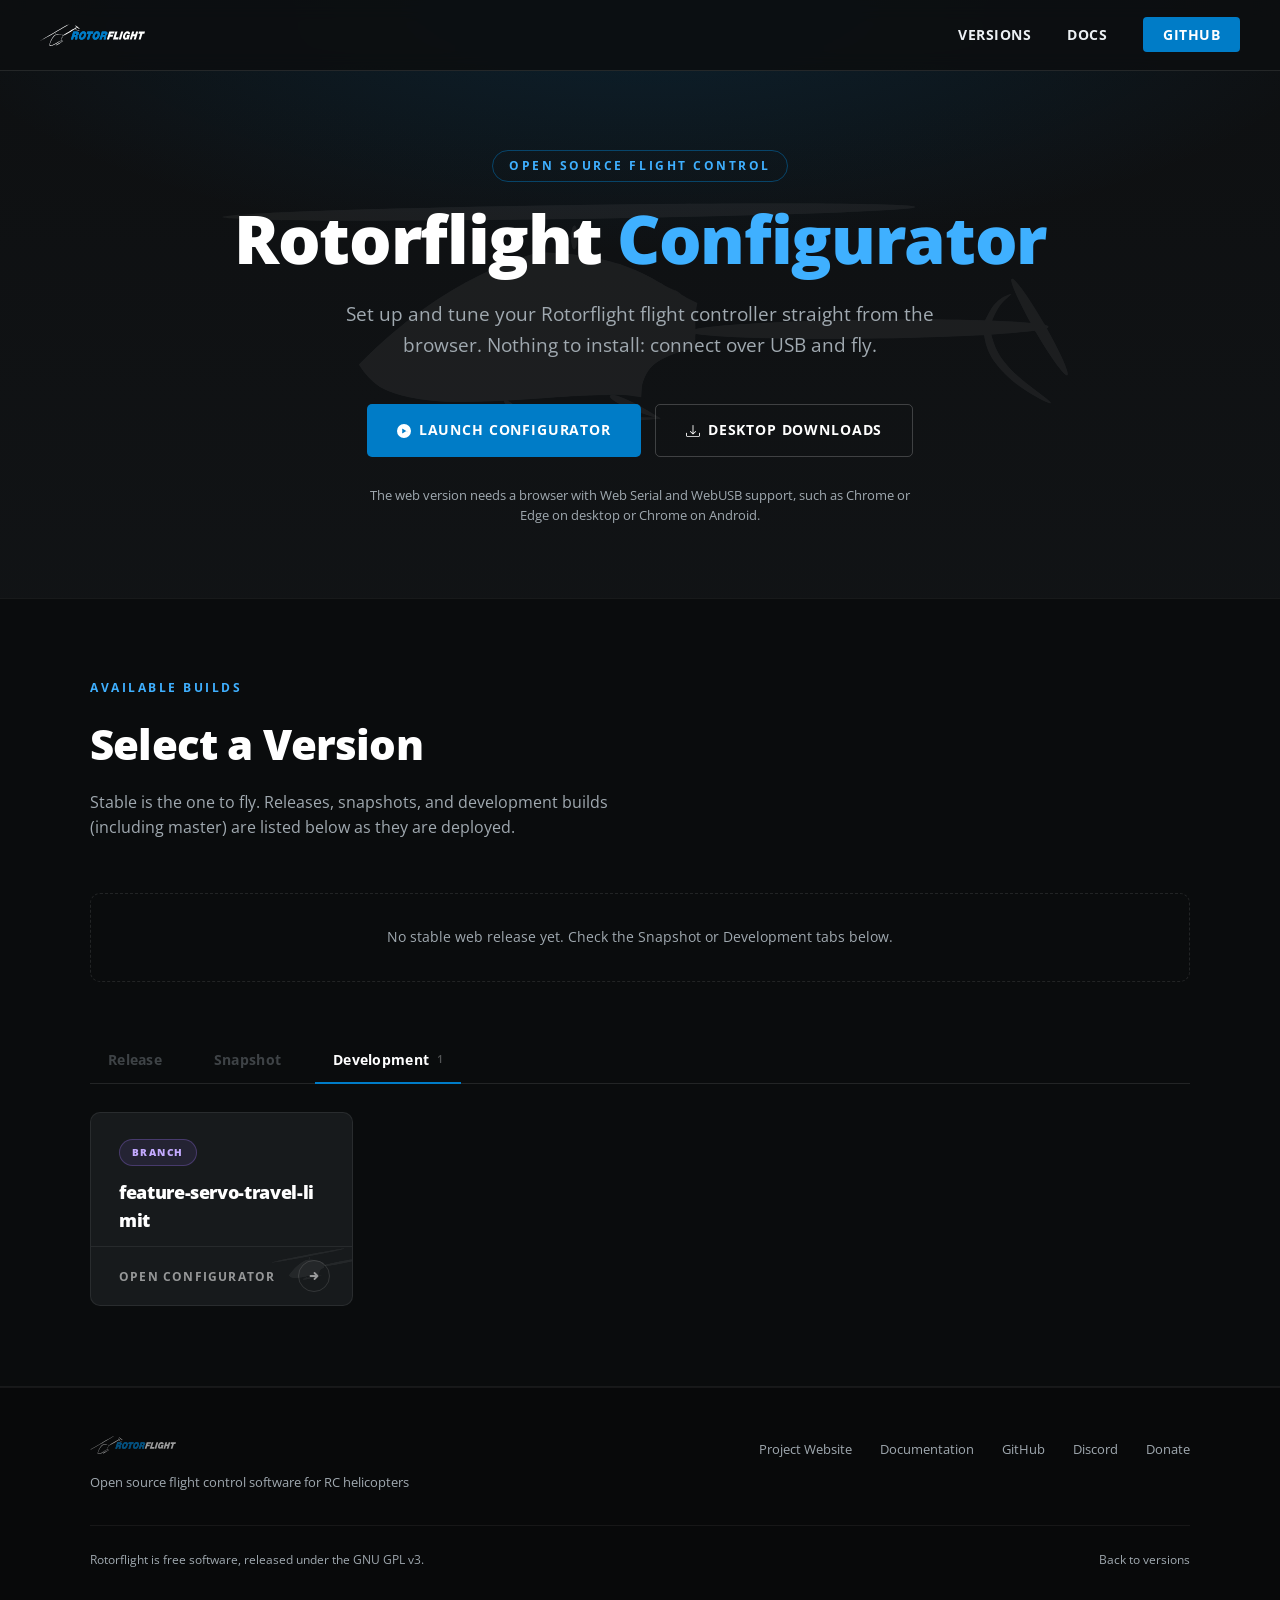
==== index.html @ db2e452c "cleanup: remove deployment for deleted branch feature/modes-picker" ====
<!DOCTYPE html>
<html lang="en">
<head>
  <meta charset="UTF-8">
  <meta name="viewport" content="width=device-width, initial-scale=1.0">
  <title>Rotorflight Configurator</title>
  <meta name="description" content="Rotorflight Configurator — Open source flight control configuration for RC helicopters, in your browser.">
  <meta name="theme-color" content="#0e1012">
  <link rel="icon" type="image/png" href="logos/rf_icon.png">
  <link rel="preconnect" href="https://fonts.googleapis.com">
  <link rel="preconnect" href="https://fonts.gstatic.com" crossorigin>
  <link rel="stylesheet" href="https://fonts.googleapis.com/css2?family=Open+Sans:wght@400;600;700;800&display=swap">
  <style>
    /* ── Reset & Base ─────────────────────────────────────────── */
    *, *::before, *::after { box-sizing: border-box; margin: 0; padding: 0; }

    /* Same hues as the configurator's own palette (src/css/app.css):
       accent hue 203 (Rotorflight blue, #007cc7), neutrals hue 208. */
    :root {
      --blue:        #007cc7;
      --blue-dark:   #005f99;
      --blue-light:  #3fb0ff;
      --blue-rgb:    0, 124, 199;
      --bg:          hsl(208, 12%, 6%);
      --bg-deep:     hsl(208, 12%, 4.5%);
      --bg-footer:   hsl(208, 12%, 3.5%);
      --bg-card:     hsl(208, 10%, 10%);
      --text:        #ffffff;
      --text-muted:  hsl(208, 9%, 66%);
      --font: 'Open Sans', -apple-system, BlinkMacSystemFont, 'Segoe UI', Roboto, Oxygen, Ubuntu, Cantarell, sans-serif;
    }

    html { scroll-behavior: smooth; }

    body {
      font-family: var(--font);
      background: var(--bg);
      color: var(--text);
      line-height: 1.6;
      min-height: 100vh;
    }

    a { color: inherit; text-decoration: none; }

    /* ── Navigation ───────────────────────────────────────────── */
    nav {
      position: fixed;
      top: 0;
      left: 0;
      right: 0;
      z-index: 100;
      display: flex;
      align-items: center;
      justify-content: space-between;
      padding: 15px 40px;
      height: 71px;
      background: hsla(208, 12%, 6%, 0.92);
      backdrop-filter: blur(10px);
      border-bottom: 1px solid rgba(255, 255, 255, 0.1);
    }

    .nav-logo { display: flex; align-items: center; }

    .nav-logo img {
      height: 22px;
      width: auto;
    }

    .nav-links {
      display: flex;
      align-items: center;
      gap: 36px;
      list-style: none;
    }

    .nav-links a {
      font-size: 0.85rem;
      font-weight: 700;
      letter-spacing: 0.5px;
      text-transform: uppercase;
      color: rgb(236, 240, 244);
      transition: color 0.2s;
    }

    .nav-links a:hover { color: var(--blue-light); }

    .nav-cta {
      background: var(--blue);
      color: #fff !important;
      padding: 8px 20px;
      border-radius: 4px;
      transition: background 0.2s !important;
    }

    .nav-cta:hover { background: var(--blue-dark) !important; }

    /* ── Hero ─────────────────────────────────────────────────── */
    .hero {
      position: relative;
      display: flex;
      flex-direction: column;
      align-items: center;
      justify-content: center;
      text-align: center;
      padding: 150px 24px 72px;
      overflow: hidden;
    }

    .hero-bg {
      position: absolute;
      inset: 0;
      background:
        radial-gradient(ellipse 80% 60% at 50% 0%, rgba(var(--blue-rgb), 0.16) 0%, transparent 70%),
        linear-gradient(180deg, var(--bg) 0%, hsl(208, 12%, 7.5%) 100%);
      z-index: 0;
    }

    .hero-heli-bg {
      position: absolute;
      inset: 0;
      display: flex;
      align-items: center;
      justify-content: center;
      /* Sit behind the headline rather than the middle of the whole hero
         (the nav-clearing top padding pushes the text below centre). */
      padding-top: 70px;
      opacity: 0.05;
      pointer-events: none;
      z-index: 0;
    }
    /* The heli only fills part of its SVG canvas, so it needs a large box. */
    .hero-heli-bg img {
      width: 80%;
      max-width: 900px;
      filter: brightness(0) invert(1);
    }

    /* Background layers are excluded here: a bare `.hero > *` has the same
       specificity as `.hero-bg`, so it would win and pull them into the flow. */
    .hero > :not(.hero-bg):not(.hero-heli-bg) { position: relative; z-index: 1; }

    .hero-eyebrow {
      font-size: 0.72rem;
      font-weight: 700;
      letter-spacing: 0.22em;
      text-transform: uppercase;
      color: var(--blue-light);
      margin-bottom: 20px;
      padding: 6px 16px;
      border: 1px solid rgba(var(--blue-rgb), 0.45);
      border-radius: 100px;
      display: inline-block;
    }

    .hero h1 {
      font-size: clamp(2.4rem, 6vw, 4.2rem);
      font-weight: 800;
      letter-spacing: -0.02em;
      line-height: 1.08;
      margin-bottom: 24px;
    }

    .hero h1 em {
      font-style: normal;
      color: var(--blue-light);
    }

    .hero-sub {
      font-size: clamp(1rem, 2.5vw, 1.2rem);
      color: var(--text-muted);
      max-width: 600px;
      margin-bottom: 44px;
    }

    .hero-actions {
      display: flex;
      gap: 14px;
      flex-wrap: wrap;
      justify-content: center;
    }

    .hero-note {
      margin-top: 28px;
      font-size: 0.8rem;
      color: var(--text-muted);
      max-width: 560px;
    }

    .btn {
      display: inline-flex;
      align-items: center;
      gap: 8px;
      padding: 14px 30px;
      border-radius: 5px;
      font-family: inherit;
      font-size: 0.88rem;
      font-weight: 700;
      letter-spacing: 0.06em;
      text-transform: uppercase;
      cursor: pointer;
      transition: transform 0.2s, opacity 0.2s, background 0.2s;
      border: none;
    }

    .btn:hover { transform: translateY(-2px); }

    .btn-primary {
      background: var(--blue);
      color: #fff;
    }

    .btn-primary:hover { background: var(--blue-dark); }

    .btn-ghost {
      background: transparent;
      color: var(--text);
      border: 1px solid rgba(255,255,255,0.2);
    }

    .btn-ghost:hover { border-color: rgba(255,255,255,0.5); background: rgba(255,255,255,0.04); }

    /* ── Section Layout ───────────────────────────────────────── */
    section { padding: 80px 24px; }

    .container {
      max-width: 1100px;
      margin: 0 auto;
    }

    .section-label {
      font-size: 0.72rem;
      font-weight: 700;
      letter-spacing: 0.22em;
      text-transform: uppercase;
      color: var(--blue-light);
      margin-bottom: 14px;
    }

    .section-title {
      font-size: clamp(1.6rem, 4vw, 2.6rem);
      font-weight: 800;
      letter-spacing: -0.02em;
      margin-bottom: 12px;
    }

    .section-sub {
      color: var(--text-muted);
      max-width: 560px;
      margin-bottom: 52px;
    }

    /* ── Version Cards ────────────────────────────────────────── */
    #versions {
      background: var(--bg-deep);
      border-top: 1px solid rgba(255,255,255,0.06);
      border-bottom: 1px solid rgba(255,255,255,0.06);
    }

    /* Pinned top row: Stable only */
    .pinned-row {
      display: grid;
      grid-template-columns: repeat(auto-fill, minmax(340px, 1fr));
      gap: 20px;
      margin-bottom: 56px;
    }

    .versions-grid {
      display: grid;
      grid-template-columns: repeat(auto-fill, minmax(260px, 1fr));
      gap: 16px;
    }

    .versions-empty {
      grid-column: 1 / -1;
      padding: 32px;
      text-align: center;
      color: var(--text-muted);
      font-size: 0.88rem;
      border: 1px dashed rgba(255,255,255,0.1);
      border-radius: 10px;
    }

    /* Card base */
    .version-card {
      background: var(--bg-card);
      border: 1px solid rgba(255,255,255,0.08);
      border-radius: 10px;
      padding: 26px 28px;
      display: flex;
      flex-direction: column;
      gap: 12px;
      transition: border-color 0.25s, transform 0.25s, box-shadow 0.25s;
      position: relative;
      overflow: hidden;
    }

    .version-card:hover {
      border-color: rgba(var(--blue-rgb), 0.55);
      transform: translateY(-3px);
      box-shadow: 0 16px 48px rgba(0,0,0,0.45);
    }

    /* Pinned card variant — larger */
    .pinned-row .version-card {
      padding: 32px 34px;
      gap: 16px;
    }

    .version-card.featured {
      border-color: rgba(var(--blue-rgb), 0.4);
      background: linear-gradient(140deg, hsl(203, 60%, 11%) 0%, var(--bg-card) 55%);
    }

    .version-card.featured::before {
      content: '';
      position: absolute;
      top: 0; left: 0; right: 0;
      height: 2px;
      background: linear-gradient(90deg, var(--blue), var(--blue-light), var(--blue));
    }

    /* Badges */
    .version-badge {
      display: inline-flex;
      align-items: center;
      gap: 6px;
      font-size: 0.65rem;
      font-weight: 800;
      letter-spacing: 0.14em;
      text-transform: uppercase;
      padding: 4px 12px;
      border-radius: 100px;
      align-self: flex-start;
    }

    .badge-stable {
      background: rgba(var(--blue-rgb), 0.2);
      color: #7cc8ff;
      border: 1px solid rgba(var(--blue-rgb), 0.5);
    }
    .badge-stable::before {
      content: '';
      width: 6px; height: 6px;
      border-radius: 50%;
      background: var(--blue-light);
      box-shadow: 0 0 6px var(--blue-light);
      animation: pulse 2s infinite;
    }

    /* Master is the dev tip: green so it can't be mistaken for Stable. */
    .badge-master {
      background: rgba(72, 199, 142, 0.12);
      color: #7ee2b0;
      border: 1px solid rgba(72, 199, 142, 0.3);
    }
    .badge-master::before {
      content: '';
      width: 6px; height: 6px;
      border-radius: 50%;
      background: #7ee2b0;
      box-shadow: 0 0 6px rgba(72, 199, 142, 0.6);
      animation: pulse 2.5s infinite;
    }

    .badge-release {
      background: rgba(255,255,255,0.06);
      color: #ccd3da;
      border: 1px solid rgba(255,255,255,0.14);
    }

    .badge-snapshot {
      background: rgba(255, 170, 0, 0.12);
      color: #ffb84d;
      border: 1px solid rgba(255, 170, 0, 0.3);
    }

    .badge-branch, .badge-pr {
      background: rgba(160, 119, 255, 0.1);
      color: #c4aaff;
      border: 1px solid rgba(160, 119, 255, 0.28);
    }

    /* ── Version tabs ─────────────────────────────────────────── */
    .version-tabs {
      display: flex;
      gap: 8px;
      margin-bottom: 28px;
      border-bottom: 1px solid rgba(255,255,255,0.1);
      flex-wrap: wrap;
    }

    .version-tab {
      appearance: none;
      background: none;
      border: none;
      color: var(--text-muted);
      font: inherit;
      font-weight: 700;
      font-size: 0.85rem;
      letter-spacing: 0.02em;
      padding: 10px 18px 12px;
      cursor: pointer;
      display: flex;
      align-items: center;
      gap: 8px;
      border-bottom: 2px solid transparent;
      transform: translateY(1px);
      transition: color 0.15s, border-color 0.15s;
    }

    .version-tab:hover { color: var(--text); }

    .version-tab.active {
      color: var(--text);
      border-bottom-color: var(--blue);
    }

    .category-count {
      font-size: 0.7rem;
      font-weight: 600;
      color: rgba(255,255,255,0.3);
    }

    .version-tab:disabled {
      opacity: 0.35;
      cursor: default;
    }

    .version-tab:disabled:hover { color: var(--text-muted); }

    .tab-panel { display: none; }
    .tab-panel.active { display: block; }

    @keyframes pulse {
      0%, 100% { opacity: 1; }
      50% { opacity: 0.35; }
    }

    .version-name {
      font-size: 1.45rem;
      font-weight: 800;
      letter-spacing: -0.02em;
      word-break: break-all;
    }
    .versions-grid .version-name { font-size: 1.1rem; }
    /* Branch names: wrap at their hyphens rather than mid-word. */
    .version-name.is-branch {
      word-break: normal;
      overflow-wrap: anywhere;
    }

    .version-meta {
      font-size: 0.8rem;
      color: var(--text-muted);
      display: flex;
      flex-direction: column;
      gap: 5px;
    }
    .version-meta span {
      display: flex;
      align-items: center;
      gap: 7px;
    }
    .version-meta a {
      color: inherit;
      text-decoration: none;
    }
    .version-meta a:hover {
      color: var(--text);
      text-decoration: underline;
    }

    /* ── Card launch bar ──────────────────────────────────────── */
    .card-launch {
      display: flex;
      align-items: center;
      justify-content: space-between;
      /* bleed to card edges */
      margin: auto -28px -26px;
      padding: 13px 22px 13px 28px;
      border-top: 1px solid rgba(255,255,255,0.07);
      color: rgba(255,255,255,0.55);
      font-size: 0.75rem;
      font-weight: 700;
      letter-spacing: 0.1em;
      text-transform: uppercase;
      border-radius: 0 0 10px 10px;
      transition: background 0.22s, color 0.22s, border-color 0.22s;
      flex-shrink: 0;
    }
    .pinned-row .card-launch { margin: auto -34px -32px; padding-left: 34px; }
    .card-launch:hover {
      background: rgba(255,255,255,0.05);
      color: rgba(255,255,255,0.92);
    }
    .card-launch-icon {
      width: 32px;
      height: 32px;
      border-radius: 50%;
      border: 1px solid rgba(255,255,255,0.12);
      display: flex;
      align-items: center;
      justify-content: center;
      flex-shrink: 0;
      transition: border-color 0.22s, background 0.22s, transform 0.22s;
    }
    .card-launch:hover .card-launch-icon {
      border-color: rgba(255,255,255,0.35);
      transform: translateX(3px);
    }
    /* Featured variant */
    .version-card.featured .card-launch {
      border-top-color: rgba(var(--blue-rgb), 0.3);
      color: #8fcfff;
    }
    .version-card.featured .card-launch:hover {
      background: rgba(var(--blue-rgb), 0.14);
      color: #fff;
    }
    .version-card.featured .card-launch .card-launch-icon {
      border-color: rgba(var(--blue-rgb), 0.45);
    }
    .version-card.featured .card-launch:hover .card-launch-icon {
      background: rgba(var(--blue-rgb), 0.25);
      border-color: rgba(var(--blue-rgb), 0.7);
    }

    /* Card icon decoration */
    .version-card-icon {
      position: absolute;
      bottom: -10px;
      right: -14px;
      width: 96px;
      height: 96px;
      opacity: 0.06;
      pointer-events: none;
      filter: brightness(0) invert(1);
      transform: rotate(-10deg);
      transition: opacity 0.3s, transform 0.3s;
    }
    .version-card:hover .version-card-icon {
      opacity: 0.1;
      transform: rotate(-8deg) scale(1.05);
    }
    .version-card.featured .version-card-icon { opacity: 0.09; }
    .version-card.featured:hover .version-card-icon { opacity: 0.14; }

    /* ── Footer ───────────────────────────────────────────────── */
    footer {
      background: var(--bg-footer);
      border-top: 1px solid rgba(255,255,255,0.06);
      padding: 48px 24px 32px;
    }

    .footer-inner {
      max-width: 1100px;
      margin: 0 auto;
      display: flex;
      flex-direction: column;
      gap: 32px;
    }

    .footer-top {
      display: flex;
      justify-content: space-between;
      align-items: flex-start;
      flex-wrap: wrap;
      gap: 24px;
    }

    .footer-logo img {
      height: 18px;
      width: auto;
      opacity: 0.6;
      transition: opacity 0.2s;
    }
    .footer-logo:hover img { opacity: 0.95; }

    .footer-tagline {
      font-size: 0.82rem;
      color: var(--text-muted);
      margin-top: 10px;
    }

    .footer-links {
      display: flex;
      gap: 28px;
      list-style: none;
      flex-wrap: wrap;
    }

    .footer-links a {
      font-size: 0.82rem;
      color: var(--text-muted);
      transition: color 0.2s;
    }

    .footer-links a:hover { color: var(--text); }

    .footer-bottom {
      padding-top: 24px;
      border-top: 1px solid rgba(255,255,255,0.06);
      display: flex;
      justify-content: space-between;
      align-items: center;
      flex-wrap: wrap;
      gap: 12px;
      font-size: 0.78rem;
      color: var(--text-muted);
    }

    /* ── Responsive ───────────────────────────────────────────── */
    @media (max-width: 768px) {
      nav { padding: 15px 16px; }
      .nav-links { gap: 16px; }
      .nav-links li:not(:last-child) { display: none; }
      .hero { padding: 110px 16px 60px; }
      .hero-heli-bg { padding-top: 60px; }
      .hero-heli-bg img { width: 130%; max-width: none; }
      section { padding: 60px 16px; }
      .pinned-row, .versions-grid { grid-template-columns: 1fr; }
      .footer-top { flex-direction: column; }
    }

    @media (prefers-reduced-motion: reduce) {
      html { scroll-behavior: auto; }
      *, *::before, *::after { animation: none !important; transition: none !important; }
    }
  </style>
</head>
<body>

  <!-- ── Navigation ──────────────────────────────────────────── -->
  <nav>
    <a href="#" class="nav-logo">
      <img src="logos/rf_logo.svg" alt="Rotorflight">
    </a>
    <ul class="nav-links">
      <li><a href="#versions">Versions</a></li>
      <li><a href="https://www.rotorflight.org/docs" target="_blank" rel="noopener">Docs</a></li>
      <li><a href="https://github.com/rotorflight/rotorflight-configurator" target="_blank" rel="noopener" class="nav-cta">GitHub</a></li>
    </ul>
  </nav>

  <!-- ── Hero ────────────────────────────────────────────────── -->
  <header class="hero">
    <div class="hero-bg"></div>

    <div class="hero-heli-bg">
      <img src="logos/rf_heli.svg" alt="">
    </div>

    <span class="hero-eyebrow">Open Source Flight Control</span>
    <h1>Rotorflight <em>Configurator</em></h1>
    <p class="hero-sub">Set up and tune your Rotorflight flight controller straight from the browser. Nothing to install: connect over USB and fly.</p>
    <div class="hero-actions">
      <a href="#versions" class="btn btn-primary">
        <svg width="14" height="14" viewBox="0 0 16 16" fill="currentColor" aria-hidden="true"><path d="M8 0a8 8 0 1 0 0 16A8 8 0 0 0 8 0zm3.5 7.5-5 3a.5.5 0 0 1-.5-.866V6.366a.5.5 0 0 1 .5-.866l5 3a.5.5 0 0 1 0 .866z"/></svg>
        Launch Configurator
      </a>
      <a href="https://github.com/rotorflight/rotorflight-configurator/releases" target="_blank" rel="noopener" class="btn btn-ghost">
        <svg width="14" height="14" viewBox="0 0 16 16" fill="currentColor" aria-hidden="true"><path d="M.5 9.9a.5.5 0 0 1 .5.5v2.5a1 1 0 0 0 1 1h12a1 1 0 0 0 1-1v-2.5a.5.5 0 0 1 1 0v2.5a2 2 0 0 1-2 2H2a2 2 0 0 1-2-2v-2.5a.5.5 0 0 1 .5-.5z"/><path d="M7.646 11.854a.5.5 0 0 0 .708 0l3-3a.5.5 0 0 0-.708-.708L8.5 10.293V1.5a.5.5 0 0 0-1 0v8.793L5.354 8.146a.5.5 0 1 0-.708.708l3 3z"/></svg>
        Desktop Downloads
      </a>
    </div>
    <p class="hero-note">The web version needs a browser with Web Serial and WebUSB support, such as Chrome or Edge on desktop or Chrome on Android.</p>
  </header>

  <!-- ── Versions ─────────────────────────────────────────────── -->
  <section id="versions">
    <div class="container">
      <div class="section-label">Available Builds</div>
      <h2 class="section-title">Select a Version</h2>
      <p class="section-sub">Stable is the one to fly. Releases, snapshots, and development builds (including master) are listed below as they are deployed.</p>

      <!-- Pinned: Stable -->
      <div class="pinned-row" id="pinned-row"></div>

      <div class="version-tabs" id="version-tabs" role="tablist">
        <button class="version-tab" id="tab-release" data-panel="panel-release" role="tab">
          Release <span class="category-count" id="release-count"></span>
        </button>
        <button class="version-tab" id="tab-snapshot" data-panel="panel-snapshot" role="tab">
          Snapshot <span class="category-count" id="snapshot-count"></span>
        </button>
        <button class="version-tab" id="tab-development" data-panel="panel-development" role="tab">
          Development <span class="category-count" id="development-count"></span>
        </button>
      </div>

      <div class="tab-panel" id="panel-release" role="tabpanel">
        <div class="versions-grid" id="release-grid"></div>
      </div>
      <div class="tab-panel" id="panel-snapshot" role="tabpanel">
        <div class="versions-grid" id="snapshot-grid"></div>
      </div>
      <div class="tab-panel" id="panel-development" role="tabpanel">
        <div class="versions-grid" id="development-grid"></div>
      </div>

    </div>
  </section>

  <!-- ── Footer ───────────────────────────────────────────────── -->
  <footer>
    <div class="footer-inner">
      <div class="footer-top">
        <div>
          <a href="https://www.rotorflight.org/" target="_blank" rel="noopener" class="footer-logo">
            <img src="logos/rf_logo.svg" alt="Rotorflight">
          </a>
          <p class="footer-tagline">Open source flight control software for RC helicopters</p>
        </div>
        <ul class="footer-links">
          <li><a href="https://www.rotorflight.org/" target="_blank" rel="noopener">Project Website</a></li>
          <li><a href="https://www.rotorflight.org/docs" target="_blank" rel="noopener">Documentation</a></li>
          <li><a href="https://github.com/rotorflight" target="_blank" rel="noopener">GitHub</a></li>
          <li><a href="https://discord.gg/FyfMF4RwSA" target="_blank" rel="noopener">Discord</a></li>
          <li><a href="https://www.rotorflight.org/donate" target="_blank" rel="noopener">Donate</a></li>
        </ul>
      </div>
      <div class="footer-bottom">
        <span>Rotorflight is free software, released under the GNU GPL v3.</span>
        <a href="#versions">Back to versions</a>
      </div>
    </div>
  </footer>

  <script>
    // ── versions.json schema (written by .github/scripts/generate_versions.py) ──
    // {
    //   "entries": [
    //     { "type": "stable",   "name": "Latest Stable", "path": "./latest/",         "notes": "Recommended for all users" },
    //     { "type": "master",   "name": "master",        "path": "./master/",         "notes": "Latest development build" },
    //     { "type": "release",  "name": "2.3.0",         "path": "./release/2.3.0/" },
    //     { "type": "snapshot", "name": "2.3.0-20260901", "path": "./snapshot/2.3.0-20260901/" },
    //     { "type": "branch",   "name": "feature-xyz",   "path": "./feature-xyz/" },
    //     { "type": "pr",       "name": "42",            "path": "./pr/42/",
    //       "branch": "feature/xyz", "title": "...", "url": "https://github.com/.../pull/42" }
    //   ]
    // }
    // Optional per-entry fields: "tag", "date", "notes"; PR previews also
    // carry "branch", "title" and "url". A PR card is headed by its branch.
    // Only "stable" is pinned above the tabs. Master is only "current" for
    // developers, so it sits in the Development tab with branch/pr builds.
    // ─────────────────────────────────────────────────────────────

    const ICON_CLOCK = `<svg width="12" height="12" viewBox="0 0 16 16" fill="currentColor" opacity=".45" aria-hidden="true"><path d="M8 3.5a.5.5 0 0 0-1 0V9a.5.5 0 0 0 .252.434l3.5 2a.5.5 0 0 0 .496-.868L8 8.71V3.5z"/><path d="M8 16A8 8 0 1 0 8 0a8 8 0 0 0 0 16zm7-8A7 7 0 1 1 1 8a7 7 0 0 1 14 0z"/></svg>`;
    const ICON_CAL   = `<svg width="12" height="12" viewBox="0 0 16 16" fill="currentColor" opacity=".45" aria-hidden="true"><path d="M3.5 0a.5.5 0 0 1 .5.5V1h8V.5a.5.5 0 0 1 1 0V1h1a2 2 0 0 1 2 2v11a2 2 0 0 1-2 2H2a2 2 0 0 1-2-2V3a2 2 0 0 1 2-2h1V.5a.5.5 0 0 1 .5-.5zM1 4v10a1 1 0 0 0 1 1h12a1 1 0 0 0 1-1V4H1z"/></svg>`;
    const ICON_PR    = `<svg width="12" height="12" viewBox="0 0 16 16" fill="currentColor" opacity=".45" aria-hidden="true"><path d="M1.5 3.25a2.25 2.25 0 1 1 3 2.122v5.256a2.251 2.251 0 1 1-1.5 0V5.372A2.25 2.25 0 0 1 1.5 3.25zm5.677-.177L9.573.677A.25.25 0 0 1 10 .854V2.5h1A2.5 2.5 0 0 1 13.5 5v5.628a2.251 2.251 0 1 1-1.5 0V5a1 1 0 0 0-1-1h-1v1.646a.25.25 0 0 1-.427.177L7.177 3.427a.25.25 0 0 1 0-.354z"/></svg>`;
    const ICON_TAG   = `<svg width="12" height="12" viewBox="0 0 16 16" fill="currentColor" opacity=".45" aria-hidden="true"><path d="M2 1a1 1 0 0 0-1 1v4.586a1 1 0 0 0 .293.707l7 7a1 1 0 0 0 1.414 0l4.586-4.586a1 1 0 0 0 0-1.414l-7-7A1 1 0 0 0 6.586 1H2zm4 3.5a1.5 1.5 0 1 1-3 0 1.5 1.5 0 0 1 3 0z"/></svg>`;

    const BADGE_CLASS = { stable: 'badge-stable', master: 'badge-master', release: 'badge-release', snapshot: 'badge-snapshot', branch: 'badge-branch', pr: 'badge-pr' };
    const BADGE_LABEL = { stable: 'Stable', master: 'Master', release: 'Release', snapshot: 'Snapshot', branch: 'Branch', pr: 'Pull Request' };

    const esc = (s) => String(s).replace(/[&<>"']/g, (c) => ({ '&': '&amp;', '<': '&lt;', '>': '&gt;', '"': '&quot;', "'": '&#39;' }[c]));

    function fmtDate(d) {
      if (!d) return '';
      return new Date(d).toLocaleDateString('en-US', { year: 'numeric', month: 'short', day: 'numeric' });
    }

    function makeCard(entry) {
      const { type, name, path, tag, date, notes, branch, title, url } = entry;
      const card = document.createElement('div');
      const featured = type === 'stable';
      card.className = 'version-card' + (featured ? ' featured' : '');

      let meta = '';
      if (type === 'pr') {
        const label = `PR #${esc(name)}`;
        const link = typeof url === 'string' && url.startsWith('https://github.com/')
          ? `<a href="${esc(url)}" target="_blank" rel="noopener"${title ? ` title="${esc(title)}"` : ''}>${label}</a>`
          : label;
        meta += `<span>${ICON_PR} ${link}</span>`;
      }
      if (tag)   meta += `<span>${ICON_TAG} ${esc(tag)}</span>`;
      if (date)  meta += `<span>${ICON_CAL} ${esc(fmtDate(date))}</span>`;
      if (notes) meta += `<span>${ICON_CLOCK} ${esc(notes)}</span>`;

      card.innerHTML = `
        <img class="version-card-icon" src="logos/rf_heli.svg" alt="" aria-hidden="true">
        <span class="version-badge ${BADGE_CLASS[type] || 'badge-release'}">${esc(BADGE_LABEL[type] || type)}</span>
        ${type === 'pr' && branch
          ? `<div class="version-name is-branch">${esc(branch)}</div>`
          : `<div class="version-name">${esc(name)}</div>`}
        ${meta ? `<div class="version-meta">${meta}</div>` : ''}
        <a href="${esc(path)}" class="card-launch">
          Open Configurator
          <span class="card-launch-icon">
            <svg width="12" height="12" viewBox="0 0 12 12" fill="none" stroke="currentColor" stroke-width="1.8" stroke-linecap="round" stroke-linejoin="round" aria-hidden="true">
              <path d="M2.5 6h7M6.5 3l3 3-3 3"/>
            </svg>
          </span>
        </a>
      `;
      return card;
    }

    (async () => {
      const pinnedRow = document.getElementById('pinned-row');
      const tabsRow   = document.getElementById('version-tabs');

      const byId = (id) => document.getElementById(id);
      const TABS = {
        release:     { types: ['release'],                tab: byId('tab-release'),     panel: byId('panel-release'),     grid: byId('release-grid'),     count: byId('release-count') },
        snapshot:    { types: ['snapshot'],               tab: byId('tab-snapshot'),    panel: byId('panel-snapshot'),    grid: byId('snapshot-grid'),    count: byId('snapshot-count') },
        development: { types: ['master', 'branch', 'pr'], tab: byId('tab-development'), panel: byId('panel-development'), grid: byId('development-grid'), count: byId('development-count') },
      };

      // Fallback when versions.json is missing or unreadable.
      let entries = [
        { type: 'stable', name: 'Latest Stable', path: './latest/', notes: 'Recommended for all users' },
        { type: 'master', name: 'master',        path: './master/', notes: 'Latest development build' },
      ];

      try {
        const res = await fetch('./versions.json', { cache: 'no-store' });
        if (res.ok) {
          const data = await res.json();
          if (Array.isArray(data.entries) && data.entries.length > 0) {
            entries = data.entries;
          }
        }
      } catch { /* use fallback */ }

      const pinned = entries.filter((e) => e.type === 'stable');
      pinned.forEach((e) => pinnedRow.appendChild(makeCard(e)));
      if (!pinned.length) {
        pinnedRow.innerHTML = '<div class="versions-empty">No stable web release yet. Check the Snapshot or Development tabs below.</div>';
      }

      let firstAvailable = null;
      for (const [key, group] of Object.entries(TABS)) {
        const items = entries.filter((e) => group.types.includes(e.type));
        items.forEach((e) => group.grid.appendChild(makeCard(e)));
        group.count.textContent = items.length || '';
        group.tab.disabled = !items.length;
        if (items.length && !firstAvailable) firstAvailable = key;
      }

      if (!firstAvailable) {
        tabsRow.style.display = 'none';
        return;
      }

      const activate = (key) => {
        for (const [k, group] of Object.entries(TABS)) {
          const isActive = k === key;
          group.tab.classList.toggle('active', isActive);
          group.tab.setAttribute('aria-selected', String(isActive));
          group.panel.classList.toggle('active', isActive);
        }
      };
      for (const [key, group] of Object.entries(TABS)) {
        group.tab.addEventListener('click', () => { if (!group.tab.disabled) activate(key); });
      }
      activate(firstAvailable);
    })();
  </script>

</body>
</html>
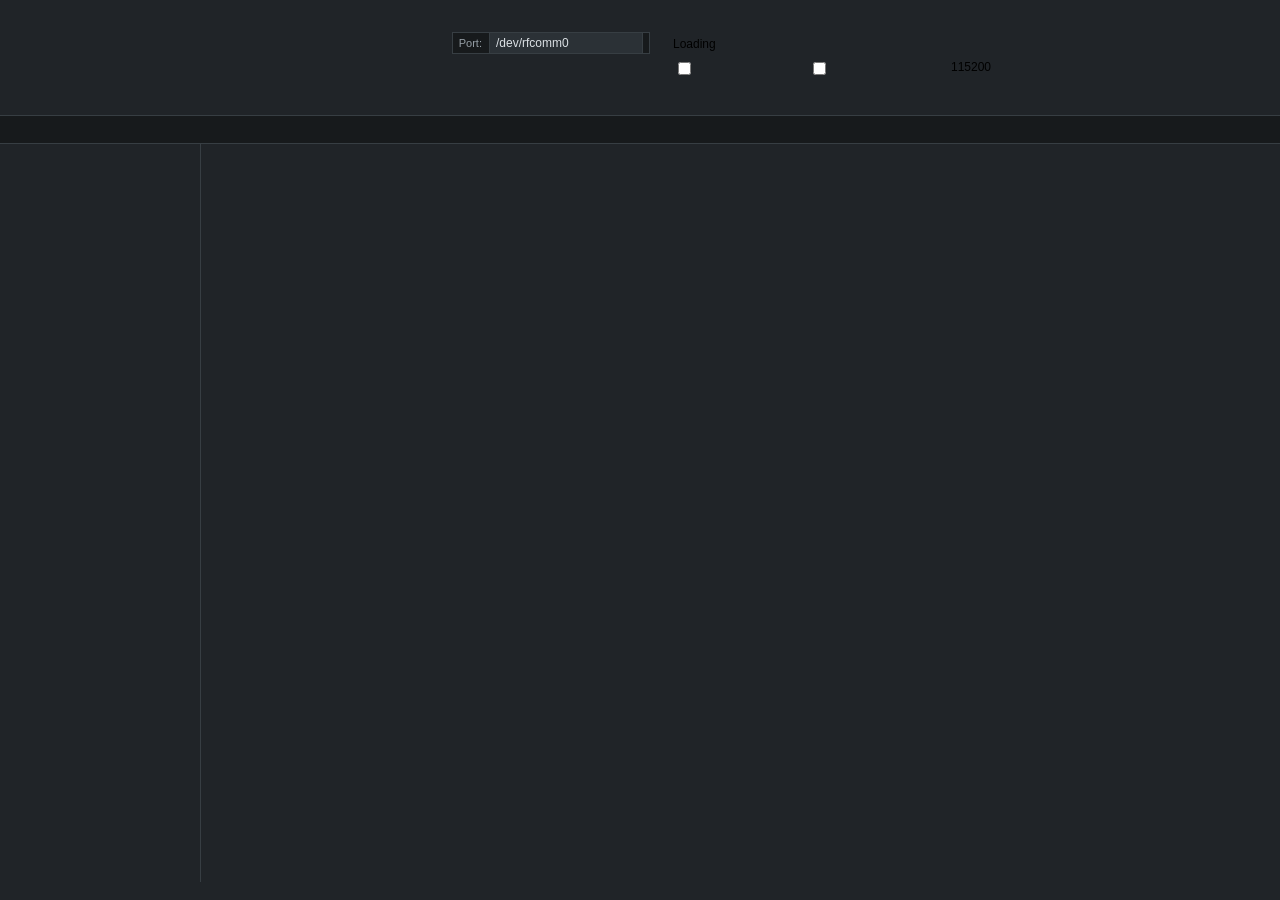
==== commit 539f32f7: "Merge remote-tracking branch 'upstream/master'" ====
--- a/index.html
+++ b/index.html
@@ -1,863 +1,348 @@
 <!DOCTYPE html>
-<html lang="en">
+<html>
 <head>
-  <meta charset="UTF-8">
-  <meta name="viewport" content="width=device-width, initial-scale=1.0">
-  <title>Rotorflight Configurator</title>
-  <meta name="description" content="Rotorflight Configurator — Open source flight control configuration for RC helicopters, in your browser.">
-  <meta name="theme-color" content="#0e1012">
-  <link rel="icon" type="image/png" href="logos/rf_icon.png">
-  <link rel="preconnect" href="https://fonts.googleapis.com">
-  <link rel="preconnect" href="https://fonts.gstatic.com" crossorigin>
-  <link rel="stylesheet" href="https://fonts.googleapis.com/css2?family=Open+Sans:wght@400;600;700;800&display=swap">
-  <style>
-    /* ── Reset & Base ─────────────────────────────────────────── */
-    *, *::before, *::after { box-sizing: border-box; margin: 0; padding: 0; }
-
-    /* Same hues as the configurator's own palette (src/css/app.css):
-       accent hue 203 (Rotorflight blue, #007cc7), neutrals hue 208. */
-    :root {
-      --blue:        #007cc7;
-      --blue-dark:   #005f99;
-      --blue-light:  #3fb0ff;
-      --blue-rgb:    0, 124, 199;
-      --bg:          hsl(208, 12%, 6%);
-      --bg-deep:     hsl(208, 12%, 4.5%);
-      --bg-footer:   hsl(208, 12%, 3.5%);
-      --bg-card:     hsl(208, 10%, 10%);
-      --text:        #ffffff;
-      --text-muted:  hsl(208, 9%, 66%);
-      --font: 'Open Sans', -apple-system, BlinkMacSystemFont, 'Segoe UI', Roboto, Oxygen, Ubuntu, Cantarell, sans-serif;
-    }
-
-    html { scroll-behavior: smooth; }
-
-    body {
-      font-family: var(--font);
-      background: var(--bg);
-      color: var(--text);
-      line-height: 1.6;
-      min-height: 100vh;
-    }
-
-    a { color: inherit; text-decoration: none; }
-
-    /* ── Navigation ───────────────────────────────────────────── */
-    nav {
-      position: fixed;
-      top: 0;
-      left: 0;
-      right: 0;
-      z-index: 100;
-      display: flex;
-      align-items: center;
-      justify-content: space-between;
-      padding: 15px 40px;
-      height: 71px;
-      background: hsla(208, 12%, 6%, 0.92);
-      backdrop-filter: blur(10px);
-      border-bottom: 1px solid rgba(255, 255, 255, 0.1);
-    }
-
-    .nav-logo { display: flex; align-items: center; }
-
-    .nav-logo img {
-      height: 22px;
-      width: auto;
-    }
-
-    .nav-links {
-      display: flex;
-      align-items: center;
-      gap: 36px;
-      list-style: none;
-    }
-
-    .nav-links a {
-      font-size: 0.85rem;
-      font-weight: 700;
-      letter-spacing: 0.5px;
-      text-transform: uppercase;
-      color: rgb(236, 240, 244);
-      transition: color 0.2s;
-    }
-
-    .nav-links a:hover { color: var(--blue-light); }
-
-    .nav-cta {
-      background: var(--blue);
-      color: #fff !important;
-      padding: 8px 20px;
-      border-radius: 4px;
-      transition: background 0.2s !important;
-    }
-
-    .nav-cta:hover { background: var(--blue-dark) !important; }
-
-    /* ── Hero ─────────────────────────────────────────────────── */
-    .hero {
-      position: relative;
-      display: flex;
-      flex-direction: column;
-      align-items: center;
-      justify-content: center;
-      text-align: center;
-      padding: 150px 24px 72px;
-      overflow: hidden;
-    }
-
-    .hero-bg {
-      position: absolute;
-      inset: 0;
-      background:
-        radial-gradient(ellipse 80% 60% at 50% 0%, rgba(var(--blue-rgb), 0.16) 0%, transparent 70%),
-        linear-gradient(180deg, var(--bg) 0%, hsl(208, 12%, 7.5%) 100%);
-      z-index: 0;
-    }
-
-    .hero-heli-bg {
-      position: absolute;
-      inset: 0;
-      display: flex;
-      align-items: center;
-      justify-content: center;
-      /* Sit behind the headline rather than the middle of the whole hero
-         (the nav-clearing top padding pushes the text below centre). */
-      padding-top: 70px;
-      opacity: 0.05;
-      pointer-events: none;
-      z-index: 0;
-    }
-    /* The heli only fills part of its SVG canvas, so it needs a large box. */
-    .hero-heli-bg img {
-      width: 80%;
-      max-width: 900px;
-      filter: brightness(0) invert(1);
-    }
-
-    /* Background layers are excluded here: a bare `.hero > *` has the same
-       specificity as `.hero-bg`, so it would win and pull them into the flow. */
-    .hero > :not(.hero-bg):not(.hero-heli-bg) { position: relative; z-index: 1; }
-
-    .hero-eyebrow {
-      font-size: 0.72rem;
-      font-weight: 700;
-      letter-spacing: 0.22em;
-      text-transform: uppercase;
-      color: var(--blue-light);
-      margin-bottom: 20px;
-      padding: 6px 16px;
-      border: 1px solid rgba(var(--blue-rgb), 0.45);
-      border-radius: 100px;
-      display: inline-block;
-    }
-
-    .hero h1 {
-      font-size: clamp(2.4rem, 6vw, 4.2rem);
-      font-weight: 800;
-      letter-spacing: -0.02em;
-      line-height: 1.08;
-      margin-bottom: 24px;
-    }
-
-    .hero h1 em {
-      font-style: normal;
-      color: var(--blue-light);
-    }
-
-    .hero-sub {
-      font-size: clamp(1rem, 2.5vw, 1.2rem);
-      color: var(--text-muted);
-      max-width: 600px;
-      margin-bottom: 44px;
-    }
-
-    .hero-actions {
-      display: flex;
-      gap: 14px;
-      flex-wrap: wrap;
-      justify-content: center;
-    }
-
-    .hero-note {
-      margin-top: 28px;
-      font-size: 0.8rem;
-      color: var(--text-muted);
-      max-width: 560px;
-    }
-
-    .btn {
-      display: inline-flex;
-      align-items: center;
-      gap: 8px;
-      padding: 14px 30px;
-      border-radius: 5px;
-      font-family: inherit;
-      font-size: 0.88rem;
-      font-weight: 700;
-      letter-spacing: 0.06em;
-      text-transform: uppercase;
-      cursor: pointer;
-      transition: transform 0.2s, opacity 0.2s, background 0.2s;
-      border: none;
-    }
-
-    .btn:hover { transform: translateY(-2px); }
-
-    .btn-primary {
-      background: var(--blue);
-      color: #fff;
-    }
-
-    .btn-primary:hover { background: var(--blue-dark); }
-
-    .btn-ghost {
-      background: transparent;
-      color: var(--text);
-      border: 1px solid rgba(255,255,255,0.2);
-    }
-
-    .btn-ghost:hover { border-color: rgba(255,255,255,0.5); background: rgba(255,255,255,0.04); }
-
-    /* ── Section Layout ───────────────────────────────────────── */
-    section { padding: 80px 24px; }
-
-    .container {
-      max-width: 1100px;
-      margin: 0 auto;
-    }
-
-    .section-label {
-      font-size: 0.72rem;
-      font-weight: 700;
-      letter-spacing: 0.22em;
-      text-transform: uppercase;
-      color: var(--blue-light);
-      margin-bottom: 14px;
-    }
-
-    .section-title {
-      font-size: clamp(1.6rem, 4vw, 2.6rem);
-      font-weight: 800;
-      letter-spacing: -0.02em;
-      margin-bottom: 12px;
-    }
-
-    .section-sub {
-      color: var(--text-muted);
-      max-width: 560px;
-      margin-bottom: 52px;
-    }
-
-    /* ── Version Cards ────────────────────────────────────────── */
-    #versions {
-      background: var(--bg-deep);
-      border-top: 1px solid rgba(255,255,255,0.06);
-      border-bottom: 1px solid rgba(255,255,255,0.06);
-    }
-
-    /* Pinned top row: Stable only */
-    .pinned-row {
-      display: grid;
-      grid-template-columns: repeat(auto-fill, minmax(340px, 1fr));
-      gap: 20px;
-      margin-bottom: 56px;
-    }
-
-    .versions-grid {
-      display: grid;
-      grid-template-columns: repeat(auto-fill, minmax(260px, 1fr));
-      gap: 16px;
-    }
-
-    .versions-empty {
-      grid-column: 1 / -1;
-      padding: 32px;
-      text-align: center;
-      color: var(--text-muted);
-      font-size: 0.88rem;
-      border: 1px dashed rgba(255,255,255,0.1);
-      border-radius: 10px;
-    }
-
-    /* Card base */
-    .version-card {
-      background: var(--bg-card);
-      border: 1px solid rgba(255,255,255,0.08);
-      border-radius: 10px;
-      padding: 26px 28px;
-      display: flex;
-      flex-direction: column;
-      gap: 12px;
-      transition: border-color 0.25s, transform 0.25s, box-shadow 0.25s;
-      position: relative;
-      overflow: hidden;
-    }
-
-    .version-card:hover {
-      border-color: rgba(var(--blue-rgb), 0.55);
-      transform: translateY(-3px);
-      box-shadow: 0 16px 48px rgba(0,0,0,0.45);
-    }
-
-    /* Pinned card variant — larger */
-    .pinned-row .version-card {
-      padding: 32px 34px;
-      gap: 16px;
-    }
-
-    .version-card.featured {
-      border-color: rgba(var(--blue-rgb), 0.4);
-      background: linear-gradient(140deg, hsl(203, 60%, 11%) 0%, var(--bg-card) 55%);
-    }
-
-    .version-card.featured::before {
-      content: '';
-      position: absolute;
-      top: 0; left: 0; right: 0;
-      height: 2px;
-      background: linear-gradient(90deg, var(--blue), var(--blue-light), var(--blue));
-    }
-
-    /* Badges */
-    .version-badge {
-      display: inline-flex;
-      align-items: center;
-      gap: 6px;
-      font-size: 0.65rem;
-      font-weight: 800;
-      letter-spacing: 0.14em;
-      text-transform: uppercase;
-      padding: 4px 12px;
-      border-radius: 100px;
-      align-self: flex-start;
-    }
-
-    .badge-stable {
-      background: rgba(var(--blue-rgb), 0.2);
-      color: #7cc8ff;
-      border: 1px solid rgba(var(--blue-rgb), 0.5);
-    }
-    .badge-stable::before {
-      content: '';
-      width: 6px; height: 6px;
-      border-radius: 50%;
-      background: var(--blue-light);
-      box-shadow: 0 0 6px var(--blue-light);
-      animation: pulse 2s infinite;
-    }
-
-    /* Master is the dev tip: green so it can't be mistaken for Stable. */
-    .badge-master {
-      background: rgba(72, 199, 142, 0.12);
-      color: #7ee2b0;
-      border: 1px solid rgba(72, 199, 142, 0.3);
-    }
-    .badge-master::before {
-      content: '';
-      width: 6px; height: 6px;
-      border-radius: 50%;
-      background: #7ee2b0;
-      box-shadow: 0 0 6px rgba(72, 199, 142, 0.6);
-      animation: pulse 2.5s infinite;
-    }
-
-    .badge-release {
-      background: rgba(255,255,255,0.06);
-      color: #ccd3da;
-      border: 1px solid rgba(255,255,255,0.14);
-    }
-
-    .badge-snapshot {
-      background: rgba(255, 170, 0, 0.12);
-      color: #ffb84d;
-      border: 1px solid rgba(255, 170, 0, 0.3);
-    }
-
-    .badge-branch, .badge-pr {
-      background: rgba(160, 119, 255, 0.1);
-      color: #c4aaff;
-      border: 1px solid rgba(160, 119, 255, 0.28);
-    }
-
-    /* ── Version tabs ─────────────────────────────────────────── */
-    .version-tabs {
-      display: flex;
-      gap: 8px;
-      margin-bottom: 28px;
-      border-bottom: 1px solid rgba(255,255,255,0.1);
-      flex-wrap: wrap;
-    }
-
-    .version-tab {
-      appearance: none;
-      background: none;
-      border: none;
-      color: var(--text-muted);
-      font: inherit;
-      font-weight: 700;
-      font-size: 0.85rem;
-      letter-spacing: 0.02em;
-      padding: 10px 18px 12px;
-      cursor: pointer;
-      display: flex;
-      align-items: center;
-      gap: 8px;
-      border-bottom: 2px solid transparent;
-      transform: translateY(1px);
-      transition: color 0.15s, border-color 0.15s;
-    }
-
-    .version-tab:hover { color: var(--text); }
-
-    .version-tab.active {
-      color: var(--text);
-      border-bottom-color: var(--blue);
-    }
-
-    .category-count {
-      font-size: 0.7rem;
-      font-weight: 600;
-      color: rgba(255,255,255,0.3);
-    }
-
-    .version-tab:disabled {
-      opacity: 0.35;
-      cursor: default;
-    }
-
-    .version-tab:disabled:hover { color: var(--text-muted); }
-
-    .tab-panel { display: none; }
-    .tab-panel.active { display: block; }
-
-    @keyframes pulse {
-      0%, 100% { opacity: 1; }
-      50% { opacity: 0.35; }
-    }
-
-    .version-name {
-      font-size: 1.45rem;
-      font-weight: 800;
-      letter-spacing: -0.02em;
-      word-break: break-all;
-    }
-    .versions-grid .version-name { font-size: 1.1rem; }
-    /* Branch names: wrap at their hyphens rather than mid-word. */
-    .version-name.is-branch {
-      word-break: normal;
-      overflow-wrap: anywhere;
-    }
-
-    .version-meta {
-      font-size: 0.8rem;
-      color: var(--text-muted);
-      display: flex;
-      flex-direction: column;
-      gap: 5px;
-    }
-    .version-meta span {
-      display: flex;
-      align-items: center;
-      gap: 7px;
-    }
-    .version-meta a {
-      color: inherit;
-      text-decoration: none;
-    }
-    .version-meta a:hover {
-      color: var(--text);
-      text-decoration: underline;
-    }
-
-    /* ── Card launch bar ──────────────────────────────────────── */
-    .card-launch {
-      display: flex;
-      align-items: center;
-      justify-content: space-between;
-      /* bleed to card edges */
-      margin: auto -28px -26px;
-      padding: 13px 22px 13px 28px;
-      border-top: 1px solid rgba(255,255,255,0.07);
-      color: rgba(255,255,255,0.55);
-      font-size: 0.75rem;
-      font-weight: 700;
-      letter-spacing: 0.1em;
-      text-transform: uppercase;
-      border-radius: 0 0 10px 10px;
-      transition: background 0.22s, color 0.22s, border-color 0.22s;
-      flex-shrink: 0;
-    }
-    .pinned-row .card-launch { margin: auto -34px -32px; padding-left: 34px; }
-    .card-launch:hover {
-      background: rgba(255,255,255,0.05);
-      color: rgba(255,255,255,0.92);
-    }
-    .card-launch-icon {
-      width: 32px;
-      height: 32px;
-      border-radius: 50%;
-      border: 1px solid rgba(255,255,255,0.12);
-      display: flex;
-      align-items: center;
-      justify-content: center;
-      flex-shrink: 0;
-      transition: border-color 0.22s, background 0.22s, transform 0.22s;
-    }
-    .card-launch:hover .card-launch-icon {
-      border-color: rgba(255,255,255,0.35);
-      transform: translateX(3px);
-    }
-    /* Featured variant */
-    .version-card.featured .card-launch {
-      border-top-color: rgba(var(--blue-rgb), 0.3);
-      color: #8fcfff;
-    }
-    .version-card.featured .card-launch:hover {
-      background: rgba(var(--blue-rgb), 0.14);
-      color: #fff;
-    }
-    .version-card.featured .card-launch .card-launch-icon {
-      border-color: rgba(var(--blue-rgb), 0.45);
-    }
-    .version-card.featured .card-launch:hover .card-launch-icon {
-      background: rgba(var(--blue-rgb), 0.25);
-      border-color: rgba(var(--blue-rgb), 0.7);
-    }
-
-    /* Card icon decoration */
-    .version-card-icon {
-      position: absolute;
-      bottom: -10px;
-      right: -14px;
-      width: 96px;
-      height: 96px;
-      opacity: 0.06;
-      pointer-events: none;
-      filter: brightness(0) invert(1);
-      transform: rotate(-10deg);
-      transition: opacity 0.3s, transform 0.3s;
-    }
-    .version-card:hover .version-card-icon {
-      opacity: 0.1;
-      transform: rotate(-8deg) scale(1.05);
-    }
-    .version-card.featured .version-card-icon { opacity: 0.09; }
-    .version-card.featured:hover .version-card-icon { opacity: 0.14; }
-
-    /* ── Footer ───────────────────────────────────────────────── */
-    footer {
-      background: var(--bg-footer);
-      border-top: 1px solid rgba(255,255,255,0.06);
-      padding: 48px 24px 32px;
-    }
-
-    .footer-inner {
-      max-width: 1100px;
-      margin: 0 auto;
-      display: flex;
-      flex-direction: column;
-      gap: 32px;
-    }
-
-    .footer-top {
-      display: flex;
-      justify-content: space-between;
-      align-items: flex-start;
-      flex-wrap: wrap;
-      gap: 24px;
-    }
-
-    .footer-logo img {
-      height: 18px;
-      width: auto;
-      opacity: 0.6;
-      transition: opacity 0.2s;
-    }
-    .footer-logo:hover img { opacity: 0.95; }
-
-    .footer-tagline {
-      font-size: 0.82rem;
-      color: var(--text-muted);
-      margin-top: 10px;
-    }
-
-    .footer-links {
-      display: flex;
-      gap: 28px;
-      list-style: none;
-      flex-wrap: wrap;
-    }
-
-    .footer-links a {
-      font-size: 0.82rem;
-      color: var(--text-muted);
-      transition: color 0.2s;
-    }
-
-    .footer-links a:hover { color: var(--text); }
-
-    .footer-bottom {
-      padding-top: 24px;
-      border-top: 1px solid rgba(255,255,255,0.06);
-      display: flex;
-      justify-content: space-between;
-      align-items: center;
-      flex-wrap: wrap;
-      gap: 12px;
-      font-size: 0.78rem;
-      color: var(--text-muted);
-    }
-
-    /* ── Responsive ───────────────────────────────────────────── */
-    @media (max-width: 768px) {
-      nav { padding: 15px 16px; }
-      .nav-links { gap: 16px; }
-      .nav-links li:not(:last-child) { display: none; }
-      .hero { padding: 110px 16px 60px; }
-      .hero-heli-bg { padding-top: 60px; }
-      .hero-heli-bg img { width: 130%; max-width: none; }
-      section { padding: 60px 16px; }
-      .pinned-row, .versions-grid { grid-template-columns: 1fr; }
-      .footer-top { flex-direction: column; }
-    }
-
-    @media (prefers-reduced-motion: reduce) {
-      html { scroll-behavior: auto; }
-      *, *::before, *::after { animation: none !important; transition: none !important; }
-    }
-  </style>
+    <meta http-equiv="Content-Type" content="text/html; charset=utf-8"/>
+    <meta name="viewport" content="width=device-width, initial-scale=1, shrink-to-fit=no">
+    <meta name="theme-color" content="#121517">
+    <meta name="mobile-web-app-capable" content="yes">
+    <meta name="apple-mobile-web-app-capable" content="yes">
+    <meta name="apple-mobile-web-app-title" content="Rotorflight">
+    <meta name="author" content="cTn"/>
+    <link rel="manifest" href="./manifest.webmanifest">
+    <link rel="icon" type="image/png" sizes="192x192" href="/images/favicon/favicon-192.png"/>
+    <link rel="icon" type="image/png" sizes="512x512" href="/images/favicon/favicon-512.png"/>
+    <link rel="apple-touch-icon" href="/images/favicon/apple-touch-icon.png"/>
+    <link type="text/css" rel="stylesheet" href="/node_modules/jbox/dist/jBox.min.css"/>
+    <link type="text/css" rel="stylesheet" href="/libraries/flightindicators.css"/>
+    <link type="text/css" rel="stylesheet" href="/src/css/main.css" media="all"/>
+    <link type="text/css" rel="stylesheet" href="/src/css/tabs/static_tab.css" media="all"/>
+    <link type="text/css" rel="stylesheet" href="/opensans_webfontkit/fonts.css" media="all"/>
+    <link type="text/css" rel="stylesheet" href="/src/css/dropdown-lists/css/style_lists.css" media="all"/>
+    <link type="text/css" rel="stylesheet" href="/node_modules/switchery-latest/dist/switchery.min.css" media="all"/>
+    <link type="text/css" rel="stylesheet" href="/src/css/switchery_custom.css" media="all"/>
+    <link type="text/css" rel="stylesheet" href="/fontawesome/css/all.min.css" media="all"/>
+    <link type="text/css" rel="stylesheet" href="/src/css/select2_custom.css" media="all"/>
+    <link type="text/css" rel="stylesheet" href="/node_modules/select2/dist/css/select2.min.css" media="all"/>
+
+    <link type="text/css" rel="stylesheet" href="/src/css/dark-theme.css" media="all" />
+
+    <script type="module" src="/src/js/main.svelte.js"></script>
+    <script type="text/javascript" src="/node_modules/lru_map/lru.js"></script>
+    <script type="text/javascript" src="/node_modules/jquery/dist/jquery.min.js"></script>
+    <script type="text/javascript" src="/node_modules/jbox/dist/jBox.min.js"></script>
+    <script type="text/javascript" src="/node_modules/jquery-ui-npm/jquery-ui.min.js"></script>
+    <script type="text/javascript" src="/libraries/jquery.flightindicators.js"></script>
+    <script type="text/javascript" src="/node_modules/switchery-latest/dist/switchery.min.js"></script>
+    <script type="text/javascript" src="/libraries/jquery.ba-throttle-debounce.min.js"></script>
+    <script type="text/javascript" src="/node_modules/jquery-textcomplete/dist/jquery.textcomplete.min.js"></script>
+    <script type="text/javascript" src="/node_modules/jquery-touchswipe/jquery.touchSwipe.min.js"></script>
+    <script type="text/javascript" src="/node_modules/select2/dist/js/select2.min.js"></script>
+
+    <title></title>
 </head>
+
 <body>
-
-  <!-- ── Navigation ──────────────────────────────────────────── -->
-  <nav>
-    <a href="#" class="nav-logo">
-      <img src="logos/rf_logo.svg" alt="Rotorflight">
-    </a>
-    <ul class="nav-links">
-      <li><a href="#versions">Versions</a></li>
-      <li><a href="https://www.rotorflight.org/docs" target="_blank" rel="noopener">Docs</a></li>
-      <li><a href="https://github.com/rotorflight/rotorflight-configurator" target="_blank" rel="noopener" class="nav-cta">GitHub</a></li>
+<div id="main-wrapper">
+    <div id="background"></div>
+    <div id="side_menu_swipe"></div>
+    <div class="headerbar">
+        <div id="menu_btn">
+            <em class="fas fa-bars"></em>
+        </div>
+        <div id="logo-desktop"></div>
+        <div id="port-picker">
+            <div id="port-override-option">
+                <label for="port-override">
+                    <span i18n="portOverrideText">Port:</span>
+                    <input id="port-override" type="text" value="/dev/rfcomm0"/>
+                </label>
+            </div>
+            <div id="firmware-virtual-option">
+                <div class="dropdown dropdown-dark">
+                    <select id="firmware-version-dropdown" class="dropdown-select" i18n_title="virtualMSPVersion"></select>
+                </div>
+            </div>
+            <div id="portsinput">
+                <div class="dropdown dropdown-dark">
+                    <select class="dropdown-select" id="port" i18n_title="firmwareFlasherManualPort">
+                        <option value="loading" i18n="serialPortLoading">Loading</option>
+                        <!-- port list gets generated here -->
+                    </select>
+                </div>
+                <div id="auto-connect-and-baud">
+                    <div id="auto-connect-switch">
+                        <label>
+                            <input class="auto_connect togglesmall" type="checkbox"/>
+                            <span class="auto_connect" i18n="autoConnect"></span>
+                        </label>
+                    </div>
+                    <div id="baudselect">
+                        <div class="dropdown dropdown-dark">
+                            <select class="dropdown-select" id="baud" i18n_title="firmwareFlasherBaudRate">
+                                <option value="1000000">1000000</option>
+                                <option value="500000">500000</option>
+                                <option value="250000">250000</option>
+                                <option value="115200" selected="selected">115200</option>
+                                <option value="57600">57600</option>
+                                <option value="38400">38400</option>
+                                <option value="28800">28800</option>
+                                <option value="19200">19200</option>
+                                <option value="14400">14400</option>
+                                <option value="9600">9600</option>
+                                <option value="4800">4800</option>
+                                <option value="2400">2400</option>
+                                <option value="1200">1200</option>
+                            </select>
+                        </div>
+                    </div>
+                    <div id="show-all-ports-switch">
+                        <label>
+                            <input class="show_all_ports togglesmall" type="checkbox"/>
+                            <span class="show_all_ports" i18n="showAllPorts"></span>
+                        </label>
+                    </div>
+                </div>
+            </div>
+        </div>
+        <div class="header-wrapper">
+            <div id="quad-status_wrapper">
+                <div class="battery-icon">
+                    <div class="quad-status-contents">
+                        <div class="battery-status"></div>
+                    </div>
+                </div>
+                <div id="battery-legend"></div>
+                <div class="bottomStatusIcons">
+                    <div class="armedicon cf_tip" i18n_title="mainHelpArmed"></div>
+                    <div class="failsafeicon cf_tip" i18n_title="mainHelpFailsafe"></div>
+                    <div class="linkicon cf_tip" i18n_title="mainHelpLink"></div>
+                </div>
+            </div>
+            <div id="sensor-status" class="sensor_state mode-connected">
+                <ul>
+                    <li class="gyro" i18n_title="sensorStatusGyro">
+                        <div class="gyroicon" i18n="sensorStatusGyroShort"></div>
+                    </li>
+                    <li class="accel" i18n_title="sensorStatusAccel">
+                        <div class="accicon" i18n="sensorStatusAccelShort"></div>
+                    </li>
+                    <li class="mag" i18n_title="sensorStatusMag">
+                        <div class="magicon" i18n="sensorStatusMagShort"></div>
+                    </li>
+                    <li class="baro" i18n_title="sensorStatusBaro">
+                        <div class="baroicon" i18n="sensorStatusBaroShort"></div>
+                    </li>
+                    <li class="gps" i18n_title="sensorStatusGPS">
+                        <div class="gpsicon" i18n="sensorStatusGPSShort"></div>
+                    </li>
+                </ul>
+            </div>
+            <div id="dataflash_wrapper_global">
+                <div class="noflash_global" align="center" i18n="sensorDataFlashNotFound"></div>
+                <ul class="dataflash-contents_global">
+                    <li class="dataflash-free_global">
+                        <div class="legend" i18n="sensorDataFlashFreeSpace"></div>
+                    </li>
+                </ul>
+                <div id="expert-mode">
+                    <label>
+                        <input name="expertModeCheckbox" class="togglesmall" type="checkbox"/>
+                        <span i18n="expertMode"></span>
+                    </label>
+                </div>
+            </div>
+        </div>
+        <div id="header_btns">
+            <div class="open_firmware_flasher" id="flashbutton">
+                <div class="firmware_b">
+                    <a class="flash disabled" href="#"></a>
+                </div>
+                <div class="flash_state" i18n="flashTab"></div>
+            </div>
+            <div class="connect_controls" id="connectbutton">
+                <div class="connect_b">
+                    <a class="connect disabled" href="#"></a>
+                </div>
+                <div class="connect_state" i18n="connect"></div>
+            </div>
+        </div>
+        <div id="reveal_btn">
+            <em class="fas fa-ellipsis-v"></em>
+        </div>
+    </div>
+    <div id="log">
+        <div class="logswitch">
+            <a href="#" id="showlog" i18n="logActionShow"></a>
+        </div>
+        <div id="scrollicon"></div>
+        <div class="wrapper"></div>
+    </div>
+    <div id="tab-content-container">
+        <div class="tab_container">
+            <div id="logo-mobile"></div>
+            <div id="tabs">
+                <ul class="mode-disconnected">
+                    <li class="tab_landing" id="tab_landing"><a href="#" i18n="tabLanding" class="tabicon ic_welcome" i18n_title="tabLanding"></a></li>
+                    <li class="tab_help" id="tab_help"><a href="#" i18n="tabHelp" class="tabicon ic_help" i18n_title="tabHelp"></a></li>
+                    <li class="tab_options" id="tab_options"><a href="#" i18n="tabOptions" class="tabicon ic_config" i18n_title="tabOptions"></a></li>
+                    <li class="tab_privacy_policy"><a href="#" class="tabicon ic_help" i18n="tabPrivacyPolicy"></a></li>
+                    <li class="tab_firmware_flasher" id="tabFirmware"><a href="#" i18n="tabFirmwareFlasher" class="tabicon ic_flasher" i18n_title="tabFirmwareFlasher"></a></li>
+                </ul>
+                <ul class="mode-connected">
+                    <li class="tab-group-header" i18n="tabGroupSetup"></li>
+                    <li class="tab_status"><a href="#" i18n="tabStatus" class="tabicon ic_status" i18n_title="tabStatus"></a></li>
+                    <li class="tab_setup"><a href="#" i18n="tabSetup" class="tabicon ic_setup" i18n_title="tabSetup"></a></li>
+                    <li class="tab_configuration"><a href="#" i18n="tabConfiguration" class="tabicon ic_config" i18n_title="tabConfiguration"></a></li>
+                    <li class="tab_presets"><a href="#" i18n="tabPresets" class="tabicon ic_wizzard" i18n_title="tabPresets"></a></li>
+                    <li class="tab_power"><a href="#" i18n="tabPower" class="tabicon ic_power" i18n_title="tabPower"></a></li>
+                    <li class="tab_receiver"><a href="#" i18n="tabReceiver" class="tabicon ic_rx" i18n_title="tabReceiver"></a></li>
+                    <li class="tab_failsafe"><a href="#" i18n="tabFailsafe" class="tabicon ic_failsafe" i18n_title="tabFailsafe"></a></li>
+
+                    <li class="tab-group-header" i18n="tabGroupOutputs"></li>
+                    <li class="tab_mixer"><a href="#" i18n="tabMixer" class="tabicon ic_adjust" i18n_title="tabMixer"></a></li>
+                    <li class="tab_servos"><a href="#" i18n="tabServos" class="tabicon ic_servo" i18n_title="tabServos"></a></li>
+                    <li class="tab_motors"><a href="#" i18n="tabMotors" class="tabicon ic_motor" i18n_title="tabMotors"></a></li>
+                    <li class="tab_governor"><a href="#" i18n="tabGovernor" class="tabicon ic_governor" i18n_title="tabGovernor"></a></li>
+
+                    <li class="tab-group-header" i18n="tabGroupFlightTuning"></li>
+                    <li class="tab_profiles"><a href="#" i18n="tabProfiles" class="tabicon ic_pid" i18n_title="tabProfiles"></a></li>
+                    <li class="tab_rates"><a href="#" i18n="tabRates" class="tabicon ic_rates" i18n_title="tabRates"></a></li>
+                    <li class="tab_gyro"><a href="#" i18n="tabGyro" class="tabicon ic_gyro" i18n_title="tabGyro"></a></li>
+
+                    <li class="tab-group-header" i18n="tabGroupModes"></li>
+                    <li class="tab_auxiliary"><a href="#" i18n="tabAuxiliary" class="tabicon ic_modes" i18n_title="tabAuxiliary"></a></li>
+                    <li class="tab_adjustments"><a href="#" i18n="tabAdjustments" class="tabicon ic_adjust" i18n_title="tabAdjustments"></a></li>
+
+                    <li class="tab-group-header" i18n="tabGroupPeripherals"></li>
+                    <li class="tab_gps"><a href="#" i18n="tabGPS" class="tabicon ic_gps" i18n_title="tabGPS"></a></li>
+                    <li class="tab_led_strip"><a href="#" i18n="tabLedStrip" class="tabicon ic_led" i18n_title="tabLedStrip"></a></li>
+                    <li class="tab_remap_fc"><a href="#" i18n="tabRemapFC" class="tabicon ic_remap_fc" i18n_title="tabRemapFC"></a></li>
+                    <li class="tab_beepers"><a href="#" i18n="tabBeepers" class="tabicon ic_beepers" i18n_title="tabBeepers"></a></li>
+                    <li class="tab_sensors"><a href="#" i18n="tabRawSensorData" class="tabicon ic_sensors" i18n_title="tabRawSensorData"></a></li>
+                    <li class="tab_xact_servo"><a href="#" i18n="tabXactServoProgramming" class="tabicon ic_servo" i18n_title="tabXactServoProgramming"></a></li>
+                    <li class="tab_esc_programming"><a href="#" i18n="tabEscProgramming" class="tabicon ic_motor" i18n_title="tabEscProgramming"></a></li>
+
+                    <li class="tab-group-header" i18n="tabGroupDiagnostics"></li>
+                    <li class="tab_blackbox"><a href="#" i18n="tabBlackbox" class="tabicon ic_data" i18n_title="tabBlackbox"></a></li>
+                    <!-- spare icons
+                    <li class=""><a href="#"class="tabicon ic_mission">Mission (spare icon)</a></li>
+                    <li class=""><a href="#"class="tabicon ic_advanced">Advanced (spare icon)</a></li>
+                    <li class=""><a href="#"class="tabicon ic_wizzard">Wizzard (spare icon)</a></li>
+                    <li class=""><a href="#"class="tabicon ic_transponder">Transponder (spare icon)</a></li>
+                    -->
+                </ul>
+                <ul class="mode-connected mode-connected-cli">
+                    <li class="tab_cli">
+                        <a href="#" i18n="tabCLI" class="tabicon ic_cli" i18n_title="tabCLI"></a>
+                    </li>
+                </ul>
+            </div>
+            <div class="clear-both"></div>
+        </div>
+        <div id="content"></div>
+    </div>
+    <div id="status-bar"></div>
+    <div id="cache">
+        <div class="data-loading">
+            <p>Waiting for data ...</p>
+        </div>
+    </div>
+</div>
+
+<div id="zoom-box" style="display: none;">
+    <span i18n="zoomBoxText"></span>
+    <span id="zoom-percent"></span>
+</div>
+
+    <dialog class="dialogConfiguratorUpdate">
+        <h3 i18n="noticeTitle"></h3>
+        <div class="content">
+            <div class="dialogConfiguratorUpdate-content" style="margin-top: 10px"></div>
+        </div>
+        <div class="buttons">
+            <a href="#" class="dialogConfiguratorUpdate-websitebtn regular-button" i18n="configuratorUpdateWebsite"></a>
+            <a href="#" class="dialogConfiguratorUpdate-closebtn regular-button" i18n="close"></a>
+        </div>
+    </dialog>
+
+    <dialog class="dialogConnectWarning">
+        <h3 i18n="warningTitle"></h3>
+        <div class="content">
+            <div class="dialogConnectWarning-content" style="margin-top: 10px"></div>
+        </div>
+        <div class="buttons">
+            <a href="#" class="dialogConnectWarning-closebtn regular-button" i18n="close"></a>
+        </div>
+    </dialog>
+
+    <dialog id="dialogResetToCustomDefaults">
+        <h3 i18n="noticeTitle"></h3>
+        <div class="content">
+            <div id="dialogResetToCustomDefaults-content" i18n="resetToCustomDefaultsDialog"></div>
+        </div>
+        <div>
+            <span class="buttons">
+                <a href="#" id="dialogResetToCustomDefaults-acceptbtn" class="regular-button" i18n="resetToCustomDefaultsAccept"></a>
+            </span>
+            <span class="buttons">
+                <a href="#" id="dialogResetToCustomDefaults-cancelbtn" class="regular-button" i18n="cancel"></a>
+            </span>
+        </div>
+    </dialog>
+
+    <dialog id="dialogReportProblems">
+        <h3 i18n="warningTitle"></h3>
+        <div class="content">
+            <div id="dialogReportProblems-header" i18n="reportProblemsDialogHeader"></div>
+            <ul id="dialogReportProblems-list">
+                <!-- List elements added dynamically -->
+            </ul>
+            <div id="dialogReportProblems-footer" i18n="reportProblemsDialogFooter"></div>
+        </div>
+        <div>
+            <span class="buttons">
+                <a href="#" id="dialogReportProblems-closebtn" class="regular-button" i18n="close"></a>
+            </span>
+        </div>
+    </dialog>
+
+    <dialog class="dialogDynFiltersChange">
+        <h3 i18n="dialogDynFiltersChangeTitle"></h3>
+        <div class="content">
+            <div i18n="dialogDynFiltersChangeNote" style="margin-top: 10px"></div>
+
+        </div>
+        <div class="buttons">
+            <a href="#" class="dialogDynFiltersChange-confirmbtn regular-button" i18n="dialogDynFiltersConfirm"></a>
+        </div>
+    </dialog>
+
+    <ul class="hidden"> <!-- Sonar says so -->
+        <li id="dialogReportProblems-listItemTemplate" class="dialogReportProblems-listItem"></li>
     </ul>
-  </nav>
-
-  <!-- ── Hero ────────────────────────────────────────────────── -->
-  <header class="hero">
-    <div class="hero-bg"></div>
-
-    <div class="hero-heli-bg">
-      <img src="logos/rf_heli.svg" alt="">
-    </div>
-
-    <span class="hero-eyebrow">Open Source Flight Control</span>
-    <h1>Rotorflight <em>Configurator</em></h1>
-    <p class="hero-sub">Set up and tune your Rotorflight flight controller straight from the browser. Nothing to install: connect over USB and fly.</p>
-    <div class="hero-actions">
-      <a href="#versions" class="btn btn-primary">
-        <svg width="14" height="14" viewBox="0 0 16 16" fill="currentColor" aria-hidden="true"><path d="M8 0a8 8 0 1 0 0 16A8 8 0 0 0 8 0zm3.5 7.5-5 3a.5.5 0 0 1-.5-.866V6.366a.5.5 0 0 1 .5-.866l5 3a.5.5 0 0 1 0 .866z"/></svg>
-        Launch Configurator
-      </a>
-      <a href="https://github.com/rotorflight/rotorflight-configurator/releases" target="_blank" rel="noopener" class="btn btn-ghost">
-        <svg width="14" height="14" viewBox="0 0 16 16" fill="currentColor" aria-hidden="true"><path d="M.5 9.9a.5.5 0 0 1 .5.5v2.5a1 1 0 0 0 1 1h12a1 1 0 0 0 1-1v-2.5a.5.5 0 0 1 1 0v2.5a2 2 0 0 1-2 2H2a2 2 0 0 1-2-2v-2.5a.5.5 0 0 1 .5-.5z"/><path d="M7.646 11.854a.5.5 0 0 0 .708 0l3-3a.5.5 0 0 0-.708-.708L8.5 10.293V1.5a.5.5 0 0 0-1 0v8.793L5.354 8.146a.5.5 0 1 0-.708.708l3 3z"/></svg>
-        Desktop Downloads
-      </a>
-    </div>
-    <p class="hero-note">The web version needs a browser with Web Serial and WebUSB support, such as Chrome or Edge on desktop or Chrome on Android.</p>
-  </header>
-
-  <!-- ── Versions ─────────────────────────────────────────────── -->
-  <section id="versions">
-    <div class="container">
-      <div class="section-label">Available Builds</div>
-      <h2 class="section-title">Select a Version</h2>
-      <p class="section-sub">Stable is the one to fly. Releases, snapshots, and development builds (including master) are listed below as they are deployed.</p>
-
-      <!-- Pinned: Stable -->
-      <div class="pinned-row" id="pinned-row"></div>
-
-      <div class="version-tabs" id="version-tabs" role="tablist">
-        <button class="version-tab" id="tab-release" data-panel="panel-release" role="tab">
-          Release <span class="category-count" id="release-count"></span>
-        </button>
-        <button class="version-tab" id="tab-snapshot" data-panel="panel-snapshot" role="tab">
-          Snapshot <span class="category-count" id="snapshot-count"></span>
-        </button>
-        <button class="version-tab" id="tab-development" data-panel="panel-development" role="tab">
-          Development <span class="category-count" id="development-count"></span>
-        </button>
-      </div>
-
-      <div class="tab-panel" id="panel-release" role="tabpanel">
-        <div class="versions-grid" id="release-grid"></div>
-      </div>
-      <div class="tab-panel" id="panel-snapshot" role="tabpanel">
-        <div class="versions-grid" id="snapshot-grid"></div>
-      </div>
-      <div class="tab-panel" id="panel-development" role="tabpanel">
-        <div class="versions-grid" id="development-grid"></div>
-      </div>
-
-    </div>
-  </section>
-
-  <!-- ── Footer ───────────────────────────────────────────────── -->
-  <footer>
-    <div class="footer-inner">
-      <div class="footer-top">
-        <div>
-          <a href="https://www.rotorflight.org/" target="_blank" rel="noopener" class="footer-logo">
-            <img src="logos/rf_logo.svg" alt="Rotorflight">
-          </a>
-          <p class="footer-tagline">Open source flight control software for RC helicopters</p>
-        </div>
-        <ul class="footer-links">
-          <li><a href="https://www.rotorflight.org/" target="_blank" rel="noopener">Project Website</a></li>
-          <li><a href="https://www.rotorflight.org/docs" target="_blank" rel="noopener">Documentation</a></li>
-          <li><a href="https://github.com/rotorflight" target="_blank" rel="noopener">GitHub</a></li>
-          <li><a href="https://discord.gg/FyfMF4RwSA" target="_blank" rel="noopener">Discord</a></li>
-          <li><a href="https://www.rotorflight.org/donate" target="_blank" rel="noopener">Donate</a></li>
-        </ul>
-      </div>
-      <div class="footer-bottom">
-        <span>Rotorflight is free software, released under the GNU GPL v3.</span>
-        <a href="#versions">Back to versions</a>
-      </div>
-    </div>
-  </footer>
-
-  <script>
-    // ── versions.json schema (written by .github/scripts/generate_versions.py) ──
-    // {
-    //   "entries": [
-    //     { "type": "stable",   "name": "Latest Stable", "path": "./latest/",         "notes": "Recommended for all users" },
-    //     { "type": "master",   "name": "master",        "path": "./master/",         "notes": "Latest development build" },
-    //     { "type": "release",  "name": "2.3.0",         "path": "./release/2.3.0/" },
-    //     { "type": "snapshot", "name": "2.3.0-20260901", "path": "./snapshot/2.3.0-20260901/" },
-    //     { "type": "branch",   "name": "feature-xyz",   "path": "./feature-xyz/" },
-    //     { "type": "pr",       "name": "42",            "path": "./pr/42/",
-    //       "branch": "feature/xyz", "title": "...", "url": "https://github.com/.../pull/42" }
-    //   ]
-    // }
-    // Optional per-entry fields: "tag", "date", "notes"; PR previews also
-    // carry "branch", "title" and "url". A PR card is headed by its branch.
-    // Only "stable" is pinned above the tabs. Master is only "current" for
-    // developers, so it sits in the Development tab with branch/pr builds.
-    // ─────────────────────────────────────────────────────────────
-
-    const ICON_CLOCK = `<svg width="12" height="12" viewBox="0 0 16 16" fill="currentColor" opacity=".45" aria-hidden="true"><path d="M8 3.5a.5.5 0 0 0-1 0V9a.5.5 0 0 0 .252.434l3.5 2a.5.5 0 0 0 .496-.868L8 8.71V3.5z"/><path d="M8 16A8 8 0 1 0 8 0a8 8 0 0 0 0 16zm7-8A7 7 0 1 1 1 8a7 7 0 0 1 14 0z"/></svg>`;
-    const ICON_CAL   = `<svg width="12" height="12" viewBox="0 0 16 16" fill="currentColor" opacity=".45" aria-hidden="true"><path d="M3.5 0a.5.5 0 0 1 .5.5V1h8V.5a.5.5 0 0 1 1 0V1h1a2 2 0 0 1 2 2v11a2 2 0 0 1-2 2H2a2 2 0 0 1-2-2V3a2 2 0 0 1 2-2h1V.5a.5.5 0 0 1 .5-.5zM1 4v10a1 1 0 0 0 1 1h12a1 1 0 0 0 1-1V4H1z"/></svg>`;
-    const ICON_PR    = `<svg width="12" height="12" viewBox="0 0 16 16" fill="currentColor" opacity=".45" aria-hidden="true"><path d="M1.5 3.25a2.25 2.25 0 1 1 3 2.122v5.256a2.251 2.251 0 1 1-1.5 0V5.372A2.25 2.25 0 0 1 1.5 3.25zm5.677-.177L9.573.677A.25.25 0 0 1 10 .854V2.5h1A2.5 2.5 0 0 1 13.5 5v5.628a2.251 2.251 0 1 1-1.5 0V5a1 1 0 0 0-1-1h-1v1.646a.25.25 0 0 1-.427.177L7.177 3.427a.25.25 0 0 1 0-.354z"/></svg>`;
-    const ICON_TAG   = `<svg width="12" height="12" viewBox="0 0 16 16" fill="currentColor" opacity=".45" aria-hidden="true"><path d="M2 1a1 1 0 0 0-1 1v4.586a1 1 0 0 0 .293.707l7 7a1 1 0 0 0 1.414 0l4.586-4.586a1 1 0 0 0 0-1.414l-7-7A1 1 0 0 0 6.586 1H2zm4 3.5a1.5 1.5 0 1 1-3 0 1.5 1.5 0 0 1 3 0z"/></svg>`;
-
-    const BADGE_CLASS = { stable: 'badge-stable', master: 'badge-master', release: 'badge-release', snapshot: 'badge-snapshot', branch: 'badge-branch', pr: 'badge-pr' };
-    const BADGE_LABEL = { stable: 'Stable', master: 'Master', release: 'Release', snapshot: 'Snapshot', branch: 'Branch', pr: 'Pull Request' };
-
-    const esc = (s) => String(s).replace(/[&<>"']/g, (c) => ({ '&': '&amp;', '<': '&lt;', '>': '&gt;', '"': '&quot;', "'": '&#39;' }[c]));
-
-    function fmtDate(d) {
-      if (!d) return '';
-      return new Date(d).toLocaleDateString('en-US', { year: 'numeric', month: 'short', day: 'numeric' });
-    }
-
-    function makeCard(entry) {
-      const { type, name, path, tag, date, notes, branch, title, url } = entry;
-      const card = document.createElement('div');
-      const featured = type === 'stable';
-      card.className = 'version-card' + (featured ? ' featured' : '');
-
-      let meta = '';
-      if (type === 'pr') {
-        const label = `PR #${esc(name)}`;
-        const link = typeof url === 'string' && url.startsWith('https://github.com/')
-          ? `<a href="${esc(url)}" target="_blank" rel="noopener"${title ? ` title="${esc(title)}"` : ''}>${label}</a>`
-          : label;
-        meta += `<span>${ICON_PR} ${link}</span>`;
-      }
-      if (tag)   meta += `<span>${ICON_TAG} ${esc(tag)}</span>`;
-      if (date)  meta += `<span>${ICON_CAL} ${esc(fmtDate(date))}</span>`;
-      if (notes) meta += `<span>${ICON_CLOCK} ${esc(notes)}</span>`;
-
-      card.innerHTML = `
-        <img class="version-card-icon" src="logos/rf_heli.svg" alt="" aria-hidden="true">
-        <span class="version-badge ${BADGE_CLASS[type] || 'badge-release'}">${esc(BADGE_LABEL[type] || type)}</span>
-        ${type === 'pr' && branch
-          ? `<div class="version-name is-branch">${esc(branch)}</div>`
-          : `<div class="version-name">${esc(name)}</div>`}
-        ${meta ? `<div class="version-meta">${meta}</div>` : ''}
-        <a href="${esc(path)}" class="card-launch">
-          Open Configurator
-          <span class="card-launch-icon">
-            <svg width="12" height="12" viewBox="0 0 12 12" fill="none" stroke="currentColor" stroke-width="1.8" stroke-linecap="round" stroke-linejoin="round" aria-hidden="true">
-              <path d="M2.5 6h7M6.5 3l3 3-3 3"/>
-            </svg>
-          </span>
-        </a>
-      `;
-      return card;
-    }
-
-    (async () => {
-      const pinnedRow = document.getElementById('pinned-row');
-      const tabsRow   = document.getElementById('version-tabs');
-
-      const byId = (id) => document.getElementById(id);
-      const TABS = {
-        release:     { types: ['release'],                tab: byId('tab-release'),     panel: byId('panel-release'),     grid: byId('release-grid'),     count: byId('release-count') },
-        snapshot:    { types: ['snapshot'],               tab: byId('tab-snapshot'),    panel: byId('panel-snapshot'),    grid: byId('snapshot-grid'),    count: byId('snapshot-count') },
-        development: { types: ['master', 'branch', 'pr'], tab: byId('tab-development'), panel: byId('panel-development'), grid: byId('development-grid'), count: byId('development-count') },
-      };
-
-      // Fallback when versions.json is missing or unreadable.
-      let entries = [
-        { type: 'stable', name: 'Latest Stable', path: './latest/', notes: 'Recommended for all users' },
-        { type: 'master', name: 'master',        path: './master/', notes: 'Latest development build' },
-      ];
-
-      try {
-        const res = await fetch('./versions.json', { cache: 'no-store' });
-        if (res.ok) {
-          const data = await res.json();
-          if (Array.isArray(data.entries) && data.entries.length > 0) {
-            entries = data.entries;
-          }
-        }
-      } catch { /* use fallback */ }
-
-      const pinned = entries.filter((e) => e.type === 'stable');
-      pinned.forEach((e) => pinnedRow.appendChild(makeCard(e)));
-      if (!pinned.length) {
-        pinnedRow.innerHTML = '<div class="versions-empty">No stable web release yet. Check the Snapshot or Development tabs below.</div>';
-      }
-
-      let firstAvailable = null;
-      for (const [key, group] of Object.entries(TABS)) {
-        const items = entries.filter((e) => group.types.includes(e.type));
-        items.forEach((e) => group.grid.appendChild(makeCard(e)));
-        group.count.textContent = items.length || '';
-        group.tab.disabled = !items.length;
-        if (items.length && !firstAvailable) firstAvailable = key;
-      }
-
-      if (!firstAvailable) {
-        tabsRow.style.display = 'none';
-        return;
-      }
-
-      const activate = (key) => {
-        for (const [k, group] of Object.entries(TABS)) {
-          const isActive = k === key;
-          group.tab.classList.toggle('active', isActive);
-          group.tab.setAttribute('aria-selected', String(isActive));
-          group.panel.classList.toggle('active', isActive);
-        }
-      };
-      for (const [key, group] of Object.entries(TABS)) {
-        group.tab.addEventListener('click', () => { if (!group.tab.disabled) activate(key); });
-      }
-      activate(firstAvailable);
-    })();
-  </script>
-
+
+    <dialog class="dialogError">
+        <h3 i18n="errorTitle"></h3>
+        <div class="content">
+            <div class="dialogError-content" style="margin-top: 10px"></div>
+        </div>
+        <div class="buttons">
+            <a href="#" class="dialogError-closebtn regular-button" i18n="close"></a>
+        </div>
+    </dialog>
+
+    <dialog class="dialogTabExit">
+        <h3 i18n="dialogTabExitTitle"></h3>
+        <div class="content">
+            <div i18n="dialogTabExitNote"></div>
+        </div>
+        <div class="buttons">
+            <a href="#" class="tabExitSaveBtn regular-button" i18n="dialogTabExitSave"></a>
+            <a href="#" class="tabExitRevertBtn regular-button" i18n="dialogTabExitRevert"></a>
+            <a href="#" class="tabExitCancelBtn regular-button" i18n="dialogTabExitCancel"></a>
+        </div>
+    </dialog>
+
+    <!-- CORDOVA_INCLUDE cordova.js -->
 </body>
 </html>
--- a/src/css/main.css
+++ b/src/css/main.css
@@ -0,0 +1,2907 @@
+@font-face {
+	font-family: 'JetBrains Mono';
+	src: url('/fonts/JetBrainsMono/JetBrainsMono-Regular.woff2') format('woff2');
+	font-weight: 400;
+	font-style: normal;
+	font-display: swap;
+}
+
+@font-face {
+	font-family: 'JetBrains Mono';
+	src: url('/fonts/JetBrainsMono/JetBrainsMono-Bold.woff2') format('woff2');
+	font-weight: 700;
+	font-style: normal;
+	font-display: swap;
+}
+
+@font-face {
+	font-family: 'JetBrains Mono';
+	src: url('/fonts/JetBrainsMono/JetBrainsMono-Italic.woff2') format('woff2');
+	font-weight: 400;
+	font-style: italic;
+	font-display: swap;
+}
+
+@font-face {
+	font-family: 'JetBrains Mono';
+	src: url('/fonts/JetBrainsMono/JetBrainsMono-BoldItalic.woff2') format('woff2');
+	font-weight: 700;
+	font-style: italic;
+	font-display: swap;
+}
+
+:root {
+    /* Legacy variable names. A large amount of per-tab CSS still reads
+       these, so rather than renaming every call site they are now aliases
+       onto the theme-aware design tokens in app.css. That keeps the old
+       and new stylesheets in step and, more importantly, makes the legacy
+       CSS follow a theme switch on its own instead of needing a parallel
+       set of hard-coded overrides in dark-theme.css. */
+    --accent: var(--color-accent-500);
+    --darkAccent: var(--color-accent-400);
+    --subtleAccent: var(--color-neutral-400);
+    --superSubtleAccent: var(--color-neutral-300);
+    --quietText: var(--color-header-fg);
+    --quietHeader: var(--color-header-bg);
+    --defaultText: var(--color-text);
+    --subtleText: var(--color-text-muted);
+    --mutedText: var(--color-text-muted);
+    --linkText: var(--color-accent-500);
+    --error: var(--color-danger);
+    --attention: var(--color-signal-text);
+    --boxBackground: var(--color-surface);
+    --alternativeBackground: var(--color-surface-sunken);
+    --sideBackground: var(--color-surface);
+    --ledAccent: var(--color-neutral-400);
+    --ledBackground: var(--color-neutral-200);
+    --gimbalBackground: var(--color-neutral-200);
+    --gimbalCrosshair: var(--color-neutral-400);
+    --switcherysecond: var(--color-neutral-400);
+    --button-border: var(--color-border);
+    --button-background: var(--color-btn-bg);
+    --hoverButton-border: var(--color-border);
+    --hoverButton-background: var(--color-btn-bg-hover);
+    --pushedButton-fontColor: var(--color-btn-fg);
+    --pushedButton-border: var(--color-border);
+    --pushedButton-background: var(--color-btn-bg-active);
+    /* Only dark-theme.css used to define this, which left it undefined
+       (and so silently transparent) in the light theme. */
+    --backgroundColor: var(--color-surface);
+
+    /* App chrome: the header bar and the side nav rail. Deliberately dark
+       in BOTH themes - the nav icons and the logo are white artwork, and
+       a dark rail framing a light workspace is what gives the window its
+       shape. Only the depth shifts between themes. */
+    --chrome-bg: hsl(208, 11%, 14%);
+    --chrome-bg-raised: hsl(208, 11%, 19%);
+    --chrome-bg-sunken: hsl(208, 11%, 10%);
+    --chrome-fg: hsl(208, 14%, 88%);
+    --chrome-fg-muted: hsl(208, 8%, 62%);
+    --chrome-border: hsl(208, 10%, 24%);
+    --chrome-hover: rgba(255, 255, 255, 0.07);
+    /* The brand blue #007cc7 with white on the graphite chrome, in both
+       themes - the Rotorflight app icon. */
+    --chrome-accent: hsl(203, 100%, 39%);
+    --chrome-accent-hover: hsl(203, 100%, 33%);
+    --chrome-accent-fg: #fff;
+
+    --font-ui: 'Open Sans', -apple-system, BlinkMacSystemFont, 'Segoe UI', Roboto, sans-serif;
+    --font-mono: 'JetBrains Mono', ui-monospace, SFMono-Regular, Menlo, monospace;
+}
+
+:root[data-theme="dark"] {
+    --chrome-bg: hsl(208, 11%, 9%);
+    --chrome-bg-raised: hsl(208, 11%, 14%);
+    --chrome-bg-sunken: hsl(208, 11%, 6%);
+    --chrome-border: hsl(208, 10%, 19%);
+}
+
+* {
+    margin: 0;
+    padding: 0;
+    border: 0;
+    list-style: none;
+    outline: none;
+    user-select: none;
+    -webkit-user-drag: none;
+    -webkit-app-region: no-drag;
+}
+
+*[draggable="true"] {
+    -webkit-user-drag: element;
+}
+
+html, body {
+    height: 100%;
+}
+
+body {
+    font-family: var(--font-ui);
+    font-size: 12px;
+    color: var(--color-text);
+    /* The shell backdrop, not a page background: the header bar and any
+       part of the window not covered by #content show through here. */
+    background-color: var(--chrome-bg);
+    -webkit-font-smoothing: antialiased;
+    -moz-osx-font-smoothing: grayscale;
+    margin: 0;
+    padding: 0;
+    overflow: hidden;
+}
+
+button,
+input,
+select,
+textarea {
+    font: inherit;
+}
+
+input,
+select,
+textarea {
+    font-weight: 400;
+}
+
+/* Global form-control baseline.
+ *
+ * _global.scss styles inputs and selects too, but Svelte only emits those
+ * rules into components that have a <style> block of their own - and it
+ * scopes them to that component. <Select> has no styles at all, so every
+ * dropdown rendered through it (plus every <select> in the legacy tab
+ * markup) fell through to the browser default. These rules are the
+ * unscoped counterpart, so a control looks the same wherever it is
+ * declared. Per-tab rules still win on specificity, so the sizing that
+ * individual tabs set for themselves is untouched.
+ */
+input:not([type="checkbox"]):not([type="radio"]):not([type="range"]),
+select,
+textarea {
+    color: var(--color-text);
+    background-color: var(--color-input-bg);
+    border: 1px solid var(--color-border-soft);
+    border-radius: var(--radius-sm);
+    transition: border-color var(--animation-speed),
+                box-shadow var(--animation-speed);
+}
+
+input:not([type="checkbox"]):not([type="radio"]):not([type="range"]):focus,
+select:focus,
+textarea:focus {
+    outline: none;
+    border-color: var(--color-border-accent);
+    box-shadow: 0 0 0 3px var(--color-focus-ring);
+}
+
+input:disabled,
+select:disabled,
+textarea:disabled {
+    color: var(--color-text-disabled);
+    background-color: var(--color-input-bg-disabled);
+}
+
+select {
+    padding: 2px 26px 2px 8px;
+    cursor: pointer;
+    /* Native select chrome is the most dated-looking control in the app,
+       so the arrow is drawn instead. A data: URI cannot inherit
+       currentColor, hence the fixed mid-grey - it stays legible on both
+       themes' input fills. */
+    -webkit-appearance: none;
+    appearance: none;
+    background-image: url("data:image/svg+xml;charset=utf-8,%3Csvg xmlns='http://www.w3.org/2000/svg' width='12' height='12' viewBox='0 0 12 12'%3E%3Cpath d='M2.5 4.5L6 8l3.5-3.5' fill='none' stroke='%238a8f98' stroke-width='1.6' stroke-linecap='round' stroke-linejoin='round'/%3E%3C/svg%3E");
+    background-repeat: no-repeat;
+    background-position: right 8px center;
+    background-size: 12px 12px;
+}
+
+select:disabled {
+    cursor: not-allowed;
+}
+
+/* The header dropdowns paint their own chrome-coloured surface and draw
+   their own chevron on the wrapper (style_lists.css); keep this baseline
+   out of their way. */
+.dropdown-select {
+    background-image: none;
+}
+
+::backdrop {
+    background-image: none;
+    background-color: rgba(8, 10, 14, 0.55);
+    backdrop-filter: blur(3px);
+}
+
+a {
+    text-decoration: none;
+    color: var(--linkText);
+    font-weight: 600;
+    transition: color var(--animation-speed);
+}
+
+a:hover {
+    text-decoration: none;
+    color: var(--color-accent-400);
+}
+
+a.disabled {
+    pointer-events: none;
+    cursor: default;
+    color: var(--color-text-disabled);
+}
+
+.background_paper {
+    background-size: 100%;
+    background-image: url(/images/paper.png);
+    background-position: center;
+}
+
+/* Help-Icon  */
+.helpicon {
+    float: right;
+    height: 14px;
+    width: 14px;
+    margin-top: 3px;
+    margin-right: 5px;
+    display: block;
+    opacity: 0.35;
+    background-image: url(/images/icons/cf_icon_info_grey.svg);
+    background-size: contain;
+    background-position: center;
+    transition: opacity var(--animation-speed);
+}
+
+.helpicon:hover {
+    opacity: 1;
+    background-image: url(/images/icons/cf_icon_info_orange.svg);
+}
+
+.gui_box_titlebar .helpicon {
+    margin-top: 7px;
+    margin-right: 7px;
+}
+
+.cf_doc_version_bt a {
+    padding: 1px 10px;
+    margin-top: -45px;
+    background-color: var(--color-btn-bg);
+    border-radius: var(--radius-pill);
+    border: 1px solid transparent;
+    color: var(--color-btn-fg);
+    float: right;
+    font-weight: 700;
+    font-size: 10px;
+    line-height: 18px;
+    text-transform: uppercase;
+    letter-spacing: 0.04em;
+    transition: background-color var(--animation-speed), color var(--animation-speed);
+    display: block;
+}
+
+.cf_doc_version_bt a:hover {
+    background-color: var(--hoverButton-background);
+    border-color: var(--hoverButton-border);
+}
+
+.cf_doc_version_bt a:active {
+    background-color: var(--pushedButton-background);
+    border-color: var(--pushedButton-border);
+}
+
+/* documentation button end  */
+input[type="number"]::-webkit-inner-spin-button {
+    opacity: 1; /* required for chromium 33+ beta */
+    margin-left: 5px;
+}
+
+.clear-both {
+    clear: both;
+}
+
+.left {
+    float: left;
+}
+
+.right {
+    float: right;
+}
+
+.full-width {
+    width: 100%;
+}
+
+.full-height {
+    height: 100%;
+}
+
+.margin-top {
+    margin-top: 20px;
+}
+
+.margin-bottom {
+    margin-bottom: 20px;
+}
+
+.margin-top5 {
+    margin-top: 5px;
+}
+
+.message-positive {
+    color: var(--accent) !important;
+}
+
+.message-negative {
+    color: var(--error) !important;
+    font-weight: bold !important;
+}
+
+.message-negative-italic {
+    color: var(--error) !important;
+    font-weight: bold !important;
+    font-style: italic;
+}
+
+.attention {
+    background-color: var(--attention) !important;
+}
+
+/** Zoom info box **/
+#zoom-box {
+    margin: 1px;
+    padding: 10px 25px;
+    width: 100px;
+    border: 1px solid var(--button-border);
+    border-radius: 3px;
+    color: #000;
+    background-color: #fff;
+    font-weight: normal;
+    font-size: 15px;
+    text-align: center;
+    position: absolute;
+    left: 45%;
+    top: 0;
+    z-index: 1000;
+}
+
+
+/** Main wrapper **/
+#main-wrapper {
+    padding: 0;
+    height: 100%;
+}
+
+
+/** Background **/
+#background {
+    background: rgba(0, 0, 0, 0.5);
+    position: fixed;
+    z-index: 1500;
+    top: 0;
+    left: 0;
+    right: 0;
+    bottom: 0;
+    display: none;
+}
+
+#side_menu_swipe {
+    display: none;
+    position: fixed;
+    top: 0;
+    left: 0;
+    width: 15px;
+    height: 100%;
+    z-index: 1999;
+}
+@media all and (max-width: 575px) {
+    #side_menu_swipe {
+        display: block;
+    }
+}
+
+
+/** Header **/
+.headerbar {
+    height: 115px;
+    background-color: var(--chrome-bg);
+    border-bottom: 1px solid var(--chrome-border);
+    display: flex;
+    align-items: center;
+    padding: 0 20px;
+    position: relative;
+    z-index: 10;
+}
+
+#menu_btn, #reveal_btn {
+    display: none;
+    width: 32px;
+    height: 32px;
+    font-size: 18px;
+    color: var(--chrome-fg);
+    line-height: 32px;
+    text-align: center;
+    border-radius: var(--radius-sm);
+    cursor: pointer;
+    transition: background-color var(--animation-speed), color var(--animation-speed);
+}
+
+#menu_btn:hover, #reveal_btn:hover {
+    background-color: var(--chrome-hover);
+    color: #fff;
+}
+
+#menu_btn {
+    margin-right: 15px;
+}
+
+#reveal_btn {
+    margin-left: 15px;
+}
+
+#port-picker {
+    display: flex;
+    align-items: center;
+    margin-left: auto;
+}
+
+#portsinput {
+    width: 360px;
+    margin-right: 15px;
+}
+
+#portsinput .dropdown {
+    margin-bottom: 5px;
+}
+
+#auto-connect-and-baud {
+    float: right;
+}
+
+#auto-connect-switch, #show-all-ports-switch{
+    width: 110px;
+    float: left;
+    margin-top: 4px;
+    margin-left: 5px;
+    margin-right: 20px;
+}
+
+#baudselect {
+    width: 80px;
+    float: right;
+    margin-right: 2px;
+}
+
+#port-picker .auto_connect, #port-picker .show_all_ports, .gray {
+    color: var(--chrome-fg-muted);
+    font-size: 11px;
+}
+
+#firmware-virtual-option {
+    height: 76px;
+    width: 180px;
+    margin-right: 15px;
+    margin-top: 16px;
+    display: none;
+}
+
+#port-override-option {
+    height: 76px;
+    margin-top: 24px;
+    margin-right: 15px;
+}
+
+#port-override-option label {
+    background-color: var(--chrome-bg-sunken);
+    border: 1px solid var(--chrome-border);
+    border-radius: var(--radius-sm);
+    padding: 4px 6px;
+    color: var(--chrome-fg-muted);
+    font-size: 11px;
+}
+
+#port-override {
+    background-color: var(--chrome-bg-raised);
+    border: 1px solid var(--chrome-border);
+    color: var(--chrome-fg);
+    width: 140px;
+    margin-left: 4px;
+    padding: 1px 6px;
+    border-radius: var(--radius-xs);
+    height: 18px;
+    font-size: 12px;
+}
+
+#header_btns {
+    display: flex;
+    align-items: center;
+}
+
+.open_firmware_flasher {
+    margin-left: 20px;
+}
+
+.open_firmware_flasher, .connect_controls {
+    position: relative;
+    width: 80px;
+    text-align: center;
+    height: 84px;
+}
+
+.firmware_b, .connect_b {
+    width: 52px;
+    height: 52px;
+    margin: 0 14px;
+}
+
+@media all and (min-width: 1125px) {
+    .open_firmware_flasher, .connect_controls {
+        width: 100px;
+    }
+
+    .firmware_b, .connect_b {
+        margin: 0 24px;
+    }
+}
+
+.firmware_b a.flash, .connect_b a.connect {
+    background-color: var(--chrome-bg-raised);
+    border: 1px solid var(--chrome-border);
+    background-repeat: no-repeat;
+    height: 50px;
+    width: 50px;
+    border-radius: 100px;
+    float: left;
+    transition: background-color var(--animation-speed),
+                border-color var(--animation-speed),
+                box-shadow var(--animation-speed),
+                transform var(--animation-speed);
+}
+
+.firmware_b a.flash {
+    background-image: url(/images/icons/cf_icon_flasher_white.svg);
+    background-size: 30px;
+    background-position: center 10px;
+}
+
+.connect_b a.connect {
+    background-image: url(/images/icons/cf_icon_usb2_white.svg);
+    background-size: 44px;
+    background-position: center 6px;
+}
+
+.firmware_b a.flash.disabled, .connect_b a.connect.disabled {
+    border-color: transparent;
+    background-color: transparent;
+    opacity: 0.4;
+    cursor: default;
+    pointer-events: none;
+}
+
+.firmware_b a.flash:hover, .connect_b a.connect:hover {
+    background-color: var(--chrome-accent);
+    border-color: var(--chrome-accent);
+    box-shadow: 0 0 0 4px rgba(0, 124, 199, 0.28);
+}
+
+.firmware_b a.flash:active, .connect_b a.connect:active {
+    background-color: var(--chrome-accent-hover);
+    border-color: var(--chrome-accent-hover);
+    transform: scale(0.96);
+}
+
+.firmware_b a.flash.active {
+    background-image: url(/images/icons/cf_icon_flasher_white.svg);
+}
+
+.connect_b a.connect.active {
+    background-image: url(/images/icons/cf_icon_usb1_white.svg);
+}
+
+.flash_state, .connect_state {
+    color: var(--chrome-fg);
+    font-size: 11px;
+    font-weight: 600;
+    letter-spacing: 0.02em;
+    padding: 8px 12px 0;
+}
+
+.header-wrapper {
+    display: flex;
+    /* Wrap instead of squeezing the three status boxes below their real
+       content width. Without this, on a window narrower than desktop but
+       still well above the 575px "phone" breakpoint below (where
+       .header-wrapper is hidden behind the reveal toggle entirely), plain
+       flex shrinking could compress #sensor-status narrower than the
+       165px its five floated sensor icons need - and since #sensor-status
+       has a fixed height (not min-height), the icons that no longer fit
+       on one row spill out below the box instead of growing it, visibly
+       overlapping the page content underneath the header. flex-wrap here
+       plus flex-shrink:0 below (so a squeezed box wraps to its own line
+       instead of compressing) fixes that without touching the 575px
+       phone layout at all - on any window wide enough for these to fit
+       on one line (the common case), this changes nothing. */
+    flex-wrap: wrap;
+}
+
+#quad-status_wrapper,
+#sensor-status,
+#dataflash_wrapper_global {
+    flex-shrink: 0;
+}
+
+#sensor-status {
+    margin-right: 10px;
+    line-height: 2px;
+    height: 67px;
+    border-radius: var(--radius-md);
+    border: 1px solid var(--chrome-border);
+    background-color: var(--chrome-bg-raised);
+    overflow: hidden;
+}
+
+@media all and (min-width: 1125px) {
+    #sensor-status {
+        margin-right: 20px;
+    }
+}
+
+#sensor-status li {
+    float: left;
+    height: 67px;
+    width: 33px;
+    line-height: 18px;
+    text-align: center;
+    border: 0;
+    /* A single hairline between cells instead of the old four-sided
+       bevel - the group already has its own outer border and radius. */
+    border-left: 1px solid var(--chrome-border);
+    background-color: transparent;
+    padding-left: 5px;
+    padding-right: 5px;
+}
+
+.gyroicon, .accicon, .magicon, .gpsicon, .baroicon {
+    background-repeat: no-repeat;
+    height: 30px;
+    margin-top: 3px;
+    width: 100%;
+    padding-top: 40px;
+    color: hsl(208, 8%, 42%);
+    font-size: 10px;
+    font-weight: 600;
+    letter-spacing: 0.04em;
+    text-align: center;
+    transition: color var(--animation-speed);
+}
+
+.gyroicon.active, .accicon.active, .magicon.active, .gpsicon.active, .baroicon.active {
+    color: var(--chrome-fg);
+}
+
+#sensor-status div {
+    white-space: nowrap;
+    overflow: hidden;
+}
+
+.gyroicon {
+    background-image: url(/images/icons/sensor_gyro_off.png);
+    background-size: 43px;
+    background-position: top;
+}
+
+.gyroicon.active {
+    background-image: url(/images/icons/sensor_gyro_on.png);
+}
+
+.accicon {
+    background-image: url(/images/icons/sensor_acc_off.png);
+    background-size: 40px;
+    background-position: -5px 2px;
+}
+
+.accicon.active {
+    background-image: url(/images/icons/sensor_acc_on.png);
+}
+
+.magicon {
+    background-image: url(/images/icons/sensor_mag_off.png);
+    background-size: 42px;
+    background-position: -5px 2px;
+}
+
+.magicon.active {
+    background-image: url(/images/icons/sensor_mag_on.png);
+}
+
+.gpsicon {
+    background-image: url(/images/icons/sensor_sat_off.png);
+    background-size: 42px;
+    background-position: -5px 2px;
+}
+
+.gpsicon.active {
+    background-image: url(/images/icons/sensor_sat_on.png);
+}
+
+.baroicon {
+    background-image: url(/images/icons/sensor_baro_off.png);
+    background-size: 40px;
+    background-position: -5px 2px;
+}
+
+.baroicon.active {
+    background-image: url(/images/icons/sensor_baro_on.png);
+}
+
+
+
+#sensor-status li:first-child {
+    border-left: 0;
+}
+
+#sensor-status .on {
+    background-color: transparent;
+}
+
+/* Dataflash element styling*/
+
+#dataflash_wrapper_global {
+    color: var(--chrome-fg);
+    font-size:10px;
+    width:125px;
+    margin-right: 5px;
+    line-height: 12px;
+    height: 33px;
+    border-radius: var(--radius-md);
+    border: 1px solid var(--chrome-border);
+    background-color: var(--chrome-bg-raised);
+    padding-top:5px;
+    display:none;
+}
+
+@media all and (min-width: 1125px) {
+    #dataflash_wrapper_global {
+        margin-right: 10px;
+    }
+}
+
+.dataflash-contents_global {
+    margin-top: 18px;
+    border: 1px solid var(--chrome-border);
+    background-color: var(--chrome-bg-sunken);
+    display: flex;
+    flex-direction: row;
+    flex-wrap: nowrap;
+    justify-content: flex-start;
+    border-radius: var(--radius-pill);
+    /* No overflow:hidden here. The "Free space" legend is an absolutely
+       positioned child of the <li> inside this bar, sitting at top:-18px
+       (i.e. above the bar), so clipping to the bar hides the label
+       entirely. The fill rounds its own corners instead. */
+    margin-left: 5px;
+    margin-right: 5px;
+}
+
+
+.dataflash-free_global {
+    background-color: var(--chrome-accent);
+    border-radius: var(--radius-pill);
+    transition: width var(--animation-speed-slow);
+}
+
+
+.dataflash-contents_global .notsupported_global {
+    display: none;
+}
+
+.dataflash-contents_global li {
+    height: 5px;
+    position: relative;
+    box-shadow: inset 0 0 5px rgba(0, 0, 0, 0.20);
+    border-radius: 2px;
+
+}
+
+.dataflash-contents_global li div {
+    position: absolute;
+    top: -18px;
+    margin-top: 0;
+    left: 0;
+    right: 0;
+    width:120px;
+    text-align: left;
+    color: var(--chrome-fg-muted);
+}
+
+.dataflash-contents_global progress::-webkit-progress-bar {
+    height: 8px;
+    background-color: #eee;
+}
+
+.dataflash-contents progress::-webkit-progress-value {
+    background-color: #bcf;
+}
+
+.noflash_global {
+    display:none;
+    color: var(--chrome-fg-muted);
+    text-align: center;
+    margin-top:2px;
+}
+
+#expert-mode {
+    margin-top: 25px;
+    width: 90px;
+}
+
+/* Battery element styling*/
+
+#quad-status_wrapper {
+    display:none;
+    color: var(--chrome-fg);
+    font-size: 10px;
+    min-width: 90px;
+    margin-right: 10px;
+    line-height: 12px;
+    height: 67px;
+    border-radius: var(--radius-md);
+    border: 1px solid var(--chrome-border);
+    background-color: var(--chrome-bg-raised);
+    overflow: hidden;
+}
+
+@media all and (min-width: 1125px) {
+    #quad-status_wrapper {
+        margin-right: 20px;
+    }
+}
+
+.quad-status-contents  {
+    display: none;
+    margin-top: 10px;
+    margin-left: 14px;
+    height: 10px;
+    width: 31px;
+}
+
+
+#battery-legend {
+    display: inline;
+    position: relative;
+    top: -2px;
+    margin-top: 0;
+    left: 0;
+    right: 0;
+    width: 40px;
+    text-align: left;
+    color: silver;
+    margin-left: -8px;
+    padding-right: 4px
+}
+
+.quad-status-contents progress::-webkit-progress-bar {
+    height: 12px;
+    background-color: #eee;
+}
+
+.quad-status-contents progress::-webkit-progress-value {
+    background-color: #bcf;
+}
+
+.battery-status {
+    height: 11px;
+}
+
+.battery-status.state-ok {
+    background-color: #59AA29;
+}
+.battery-status.state-warning {
+    background-color: var(--error);
+}
+
+.battery-status.state-empty {
+    animation: error-blinker 1s linear infinite;
+}
+
+@keyframes error-blinker {
+    0% {
+        background-color: transparent;
+    }
+    50% {
+        background-color: var(--error);
+    }
+}
+
+.battery-icon {
+    background-image: url(/images/icons/cf_icon_bat_grey.svg);
+    background-size: contain;
+    background-position: center;
+    display: inline-block;
+    height: 30px;
+    width: 60px;
+    transition: none;
+    margin-top: 4px;
+    margin-left: -4px;
+    background-repeat: no-repeat;
+}
+
+
+.armedicon,
+.failsafeicon,
+.linkicon {
+    margin-left: 8px;
+    margin-right: 8px;
+    margin-top: 6px;
+    height: 18px;
+    width: 18px;
+    opacity: 0.8;
+    background-size: contain;
+    background-position: center;
+    transition: none;
+}
+
+.armedicon {
+    background-image: url(/images/icons/cf_icon_armed_grey.svg);
+}
+.armedicon.active {
+    background-image: url(/images/icons/cf_icon_armed_active.svg);
+}
+
+.failsafeicon {
+    background-image: url(/images/icons/cf_icon_failsafe_grey.svg);
+}
+.failsafeicon.active {
+    background-image: url(/images/icons/cf_icon_failsafe_active.svg);
+}
+
+.linkicon {
+    background-image: url(/images/icons/cf_icon_link_grey.svg);
+}
+.linkicon.active {
+    background-image: url(/images/icons/cf_icon_link_active.svg);
+}
+
+/** Header (phones) **/
+/* 1100px, not 575px - matches the breakpoint the sidebar (.tab_container,
+   see "Tabs (phones)" below) already drops to icon-only at, and is now
+   raised to fully hand off to along with this compact header, rather than
+   leaving an in-between zone where the header has no room to spare but
+   still tries to render its full desktop layout (see the .header-wrapper
+   comment above for the specific overflow that caused). */
+@media all and (max-width: 1100px) , only screen and (max-device-width: 1100px) {
+    .headerbar {
+        height: 56px;
+        background: rgba(0, 0, 0, 0.15);
+        flex-wrap: wrap;
+        align-content: flex-start;
+        padding-top: 12px;
+        box-sizing: border-box;
+        transition: all 0.2s;
+    }
+
+    .headerbar.expand {
+        height: 154px;
+    }
+
+    .headerbar.expand2 {
+        height: 118px;
+    }
+
+    #menu_btn, #reveal_btn {
+        display: block;
+    }
+
+    #menu_btn {
+        order: 1;
+    }
+
+    #header_btns {
+        margin-left: auto;
+        order: 3;
+    }
+
+    .open_firmware_flasher, .connect_controls {
+        width: 31px;
+        height: 31px;
+        margin-left: 15px;
+    }
+
+    .firmware_b, .connect_b {
+        margin: 0;
+        zoom: 0.6;
+    }
+
+    #port-picker, .header-wrapper, .flash_state, .connect_state {
+        display: none !important;
+    }
+
+    #reveal_btn {
+        order: 4;
+    }
+
+    #port-picker {
+        order: 5;
+        justify-content: space-between;
+        margin-top: 15px;
+        transition: all 0.2s;
+    }
+
+    #port-picker.reveal {
+        display: flex !important;
+        width: 100%;
+        margin-left: 0;
+    }
+
+    #port-override-option, #portsinput {
+        flex-grow: 1;
+    }
+
+    #portsinput {
+        margin-right: 0;
+    }
+
+    #port-override {
+        width: calc(100% - 40px);
+    }
+
+    .header-wrapper {
+        order: 5;
+        zoom: 62%;
+        justify-content: space-around;
+    }
+
+    .header-wrapper.reveal {
+        display: flex !important;
+        width: 100%;
+        margin-top: 24px;
+    }
+
+    #dataflash_wrapper_global, #sensor-status, #quad-status_wrapper {
+        margin-right: 0;
+    }
+}
+
+
+
+/** Log **/
+#log {
+    background-color: var(--chrome-bg-sunken);
+    color: var(--chrome-fg-muted);
+    font-family: var(--font-mono);
+    font-size: 11px;
+    line-height: 21px;
+    height: 27px;
+    overflow-y: hidden;
+    border-bottom: 1px solid var(--chrome-border);
+    transition: height var(--animation-speed-slow);
+}
+
+#log.active {
+    overflow-y: auto;
+    height: 111px;
+}
+
+#scrollicon {
+    position: fixed;
+    right: 10px;
+    top: 113px;
+    height: 27px;
+    width: 27px;
+    background-repeat: no-repeat;
+    background-image: url(/images/icons/scroll.svg);
+    opacity: 0.0;
+    transition: all ease 0.2s;
+}
+
+#scrollicon.active {
+    height: 88px;
+    margin-top: 13px;
+    margin-right: 20px;
+    width: 88px;
+    opacity: 0.15;
+}
+
+#log .wrapper {
+    padding: 5px 5px 4px 10px;
+    position: relative;
+    bottom: 0;
+}
+
+#log .wrapper > *, #log .wrapper > * > *{
+    user-select: text;
+}
+
+#log a {
+    font-weight: 600;
+    color: var(--color-accent-500);
+}
+
+#log a:hover {
+    text-decoration: underline;
+}
+
+.logswitch {
+    position: absolute;
+    right: 20px;
+    padding: 2px;
+    z-index: 10;
+}
+
+.logswitch a {
+    color: var(--chrome-fg-muted) !important;
+    font-family: var(--font-ui);
+    transition: color var(--animation-speed);
+}
+
+.logswitch a:hover {
+    color: #ffffff !important;
+    text-decoration: none !important;
+}
+
+/** Log (phones) **/
+@media all and (max-width: 575px) {
+    #log.active {
+        box-shadow: none;
+    }
+    .logswitch {
+        background-color: var(--chrome-bg-sunken);
+    }
+    #scrollicon {
+        display: none;
+    }
+}
+
+
+
+/** Tabs & content container **/
+#tab-content-container {
+    display: flex;
+    height: calc(100% - 162px);
+    align-items: stretch;
+}
+
+#tab-content-container.logopen {
+    height: calc(100% - 247px);
+}
+
+#tab-content-container, .tab_container, #content {
+    transition: all 0.2s;
+}
+
+.tab_container.logopen, #content {
+    overflow-x: hidden;
+    overflow-y: auto;
+}
+
+/** Tabs & content container (phones) **/
+/* Matches the headerbar's own 1100px breakpoint above - this is the
+   compact header's height math (56px collapsed vs. 115px desktop), so it
+   has to switch at the same point the header actually does. */
+@media all and (max-width: 1100px) , only screen and (max-device-width: 1100px) {
+    #tab-content-container {
+        height: calc(100% - 83px);
+    }
+    #tab-content-container.logopen {
+        height: calc(100% - 167px);
+    }
+    #tab-content-container.header_expanded {
+        height: calc(100% - 181px);
+    }
+    #tab-content-container.header_expanded2 {
+        height: calc(100% - 145px);
+    }
+    #tab-content-container.logopen.header_expanded {
+        height: calc(100% - 265px);
+    }
+    #tab-content-container.logopen.header_expanded2 {
+        height: calc(100% - 229px);
+    }
+}
+
+
+/** Tabs **/
+.tab_container {
+    width: 200px;
+    /* Was a 4px accent slab. The nav no longer needs a coloured edge to
+       separate itself now that the rail and the workspace are different
+       surfaces, and the accent reads far better spent on the active tab
+       than on a permanent stripe. #content's width calc below tracks
+       this border, so the two have to change together. */
+    border-right: 1px solid var(--chrome-border);
+    background-color: var(--chrome-bg);
+    overflow: auto;
+}
+
+#logo-desktop {
+    display: block;
+}
+
+#logo-mobile {
+    display: none;
+}
+
+#tabs {
+    font-size: 13px;
+    overflow-x: hidden;
+    padding: 8px;
+}
+
+.header-wrapper .mode-connected {
+    display: none;
+}
+
+#tabs ul.mode-connected {
+    display: none;
+}
+
+#tabs ul.mode-connected-cli {
+    display: none;
+}
+
+#tabs li {
+    border-bottom: 0;
+}
+
+/* Group labels are typographic dividers now, not shaded bands - the
+   uppercase micro-label plus the space above it is enough separation and
+   keeps the rail from looking striped. */
+#tabs li.tab-group-header {
+    margin-top: 14px;
+    padding: 4px 10px;
+    font-size: 10px;
+    font-weight: 700;
+    letter-spacing: 0.08em;
+    text-transform: uppercase;
+    color: var(--chrome-fg-muted);
+    background: none;
+    border-bottom: 0;
+    cursor: default;
+    user-select: none;
+}
+
+#tabs li.tab-group-header:first-child {
+    margin-top: 0;
+}
+
+#tabs li a {
+    position: relative;
+    font-weight: 500;
+    padding-left: 38px;
+    margin: 1px 0;
+    border-radius: var(--radius-sm);
+    background-color: transparent;
+    color: var(--chrome-fg);
+    height: 32px;
+    line-height: 32px;
+    display: block;
+    border-top: 0;
+    transition: background-color var(--animation-speed), color var(--animation-speed);
+    /* following is just for a graceful degradation */
+    text-overflow: ellipsis;
+    white-space: nowrap;
+    overflow: hidden;
+}
+
+#tabs li a:hover {
+    text-decoration: none;
+    background-color: var(--chrome-hover);
+    color: #fff;
+}
+
+#tabs li.active {
+    color: #fff;
+}
+
+#tabs li.active a {
+    background-color: var(--chrome-accent);
+    color: var(--chrome-accent-fg);
+    font-weight: 600;
+    box-shadow: 0 2px 10px -3px var(--chrome-accent);
+}
+
+#tabs li.active a:hover {
+    cursor: default;
+    background-color: var(--chrome-accent);
+}
+
+.tabicon {
+    background-repeat: no-repeat;
+    background-size: 16px;
+    background-position: 12px center;
+}
+
+@media only screen and (max-height: 750px) , only screen and (max-device-height: 750px) {
+    .tab_container {
+        overflow-x: hidden;
+        overflow-y: auto;
+    }
+}
+
+@media only screen and (max-width: 1100px) , only screen and (max-device-width: 1100px) {
+    #tabs li a {
+        font-size: 0;
+    }
+
+    .reveal #tabs li a {
+      font-size: 13px;
+    }
+
+    .tab_container {
+        width: 42px;
+    }
+}
+
+/** Tabs (phones) **/
+/* 1100px - matches the headerbar/tab-content-container breakpoints above:
+   the side nav now goes fully off-canvas (behind the hamburger drawer)
+   at the same point the header drops to compact mode, instead of sitting
+   in an in-between icon-only state that no longer has a compact-enough
+   header alongside it. */
+@media all and (max-width: 1100px) , only screen and (max-device-width: 1100px) {
+    #logo-desktop {
+        display: none;
+    }
+
+    #logo-mobile {
+        display: block;
+    }
+
+    .tab_container {
+        position: fixed;
+        z-index: 2000;
+        top: 0;
+        left: -304px;
+        bottom: 0;
+        width: 300px;
+        transition: all 0.3s;
+    }
+    .tab_container.reveal {
+        left: 0;
+    }
+}
+
+/* Tab-Icons */
+.ic_setup {
+    background-image: url(/images/icons/cf_icon_setup_grey.svg);
+}
+
+.ic_setup:hover {
+    background-image: url(/images/icons/cf_icon_setup_white.svg);
+}
+
+li.active .ic_setup {
+    background-image: url(/images/icons/cf_icon_setup_white.svg);
+}
+
+.ic_ports {
+    background-image: url(/images/icons/cf_icon_ports_grey.svg);
+}
+
+.ic_ports:hover {
+    background-image: url(/images/icons/cf_icon_ports_white.svg);
+}
+
+li.active .ic_ports {
+    background-image: url(/images/icons/cf_icon_ports_white.svg);
+}
+
+.ic_config {
+    background-image: url(/images/icons/cf_icon_config_grey.svg);
+}
+
+.ic_config:hover {
+    background-image: url(/images/icons/cf_icon_config_white.svg);
+}
+
+li.active .ic_config {
+    background-image: url(/images/icons/cf_icon_config_white.svg);
+}
+
+.ic_pid {
+    background-image: url(/images/icons/cf_icon_pid_grey.svg);
+}
+
+.ic_pid:hover {
+    background-image: url(/images/icons/cf_icon_pid_white.svg);
+}
+
+li.active .ic_pid {
+    background-image: url(/images/icons/cf_icon_pid_white.svg);
+}
+
+.ic_rates {
+    background-image: url(/images/icons/cf_icon_advanced_grey.svg);
+}
+
+.ic_rates:hover {
+    background-image: url(/images/icons/cf_icon_advanced_white.svg);
+}
+
+li.active .ic_rates {
+    background-image: url(/images/icons/cf_icon_advanced_white.svg);
+}
+
+.ic_gyro {
+    background-image: url(/images/icons/cf_icon_sensors_grey.svg);
+}
+
+.ic_gyro:hover {
+    background-image: url(/images/icons/cf_icon_sensors_white.svg);
+}
+
+li.active .ic_gyro {
+    background-image: url(/images/icons/cf_icon_sensors_white.svg);
+}
+
+.ic_governor {
+    background-image: url(/images/icons/cf_icon_governor_grey.svg);
+}
+
+.ic_governor:hover {
+    background-image: url(/images/icons/cf_icon_governor_white.svg);
+}
+
+li.active .ic_governor {
+    background-image: url(/images/icons/cf_icon_governor_white.svg);
+}
+
+.ic_rx {
+    background-image: url(/images/icons/cf_icon_rx_grey.svg);
+}
+
+.ic_rx:hover {
+    background-image: url(/images/icons/cf_icon_rx_white.svg);
+}
+
+li.active .ic_rx {
+    background-image: url(/images/icons/cf_icon_rx_white.svg);
+}
+
+.ic_modes {
+    background-image: url(/images/icons/cf_icon_modes_grey.svg);
+}
+
+.ic_modes:hover {
+    background-image: url(/images/icons/cf_icon_modes_white.svg);
+}
+
+li.active .ic_modes {
+    background-image: url(/images/icons/cf_icon_modes_white.svg);
+}
+
+.ic_adjust {
+    background-image: url(/images/icons/cf_icon_adjust_grey.svg);
+}
+
+.ic_adjust:hover {
+    background-image: url(/images/icons/cf_icon_adjust_white.svg);
+}
+
+li.active .ic_adjust {
+    background-image: url(/images/icons/cf_icon_adjust_white.svg);
+}
+
+
+
+
+.ic_servo {
+    background-image: url(/images/icons/cf_icon_servo_grey.svg);
+}
+
+.ic_servo:hover {
+    background-image: url(/images/icons/cf_icon_servo_white.svg);
+}
+
+li.active .ic_servo {
+    background-image: url(/images/icons/cf_icon_servo_white.svg);
+}
+
+.ic_gps {
+    background-image: url(/images/icons/cf_icon_gps_grey.svg);
+}
+
+.ic_gps:hover {
+    background-image: url(/images/icons/cf_icon_gps_white.svg);
+}
+
+li.active .ic_gps {
+    background-image: url(/images/icons/cf_icon_gps_white.svg);
+}
+
+.ic_led {
+    background-image: url(/images/icons/cf_icon_led_grey.svg);
+}
+
+.ic_led:hover {
+    background-image: url(/images/icons/cf_icon_led_white.svg);
+}
+
+li.active .ic_led {
+    background-image: url(/images/icons/cf_icon_led_white.svg);
+}
+
+.ic_status {
+    background-image: url(/images/icons/cf_icon_sensors_grey.svg);
+}
+
+.ic_status:hover {
+    background-image: url(/images/icons/cf_icon_sensors_white.svg);
+}
+
+li.active .ic_status {
+    background-image: url(/images/icons/cf_icon_sensors_white.svg);
+}
+
+.ic_sensors {
+    background-image: url(/images/icons/cf_icon_sensors_grey.svg);
+}
+
+.ic_sensors:hover {
+    background-image: url(/images/icons/cf_icon_sensors_white.svg);
+}
+
+li.active .ic_sensors {
+    background-image: url(/images/icons/cf_icon_sensors_white.svg);
+}
+
+.ic_beepers {
+    background-image: url(/images/icons/cf_icon_transponder_grey.svg);
+}
+
+.ic_beepers:hover {
+    background-image: url(/images/icons/cf_icon_transponder_white.svg);
+}
+
+li.active .ic_beepers {
+    background-image: url(/images/icons/cf_icon_transponder_white.svg);
+}
+
+.ic_log {
+    background-image: url(/images/icons/cf_icon_log_grey.svg);
+}
+
+.ic_log:hover {
+    background-image: url(/images/icons/cf_icon_log_white.svg);
+}
+
+li.active .ic_log {
+    background-image: url(/images/icons/cf_icon_log_white.svg);
+}
+
+.ic_data {
+    background-image: url(/images/icons/cf_icon_data_grey.svg);
+}
+
+.ic_data:hover {
+    background-image: url(/images/icons/cf_icon_data_white.svg);
+}
+
+li.active .ic_data {
+    background-image: url(/images/icons/cf_icon_data_white.svg);
+}
+
+.ic_remap_fc {
+    background-image: url(/images/icons/cf_icon_remap_grey.svg);
+}
+
+.ic_remap_fc:hover {
+    background-image: url(/images/icons/cf_icon_remap_white.svg);
+}
+
+li.active .ic_remap_fc {
+    background-image: url(/images/icons/cf_icon_remap_white.svg);
+}
+
+.ic_cli {
+    background-image: url(/images/icons/cf_icon_cli_grey.svg);
+}
+
+.ic_cli:hover {
+    background-image: url(/images/icons/cf_icon_cli_white.svg);
+}
+
+li.active .ic_cli {
+    background-image: url(/images/icons/cf_icon_cli_white.svg);
+}
+
+.ic_motor {
+    background-image: url(/images/icons/cf_icon_motor_grey.svg);
+}
+
+.ic_motor:hover {
+    background-image: url(/images/icons/cf_icon_motor_white.svg);
+}
+
+li.active .ic_motor {
+    background-image: url(/images/icons/cf_icon_motor_white.svg);
+}
+
+.ic_welcome {
+    background-image: url(/images/icons/cf_icon_welcome_grey.svg);
+}
+
+.ic_welcome:hover {
+    background-image: url(/images/icons/cf_icon_welcome_white.svg);
+}
+
+li.active .ic_welcome {
+    background-image: url(/images/icons/cf_icon_welcome_white.svg);
+}
+
+.ic_help {
+    background-image: url(/images/icons/cf_icon_help_grey.svg);
+}
+
+.ic_help:hover {
+    background-image: url(/images/icons/cf_icon_help_white.svg);
+}
+
+li.active .ic_help {
+    background-image: url(/images/icons/cf_icon_help_white.svg);
+}
+
+.ic_flasher {
+    background-image: url(/images/icons/cf_icon_flasher_grey.svg);
+}
+
+.ic_flasher:hover {
+    background-image: url(/images/icons/cf_icon_flasher_white.svg);
+}
+
+li.active .ic_flasher {
+    background-image: url(/images/icons/cf_icon_flasher_white.svg);
+}
+
+.ic_transponder {
+    background-image: url(/images/icons/cf_icon_transponder_grey.svg);
+    background-position-y: 2px;
+}
+
+.ic_transponder:hover {
+    background-image: url(/images/icons/cf_icon_transponder_white.svg);
+}
+
+li.active .ic_transponder {
+    background-image: url(/images/icons/cf_icon_transponder_white.svg);
+}
+
+.ic_power {
+    background-image: url(/images/icons/cf_icon_power_grey.svg);
+}
+
+.ic_power:hover {
+    background-image: url(/images/icons/cf_icon_power_white.svg);
+}
+
+li.active .ic_power {
+    background-image: url(/images/icons/cf_icon_power_white.svg);
+}
+
+/* SPARE Tab-Icons */
+.ic_failsafe {
+    background-image: url(/images/icons/cf_icon_failsafe_grey.svg);
+}
+
+.ic_failsafe:hover {
+    background-image: url(/images/icons/cf_icon_failsafe_white.svg);
+}
+
+li.active .ic_failsafe {
+    background-image: url(/images/icons/cf_icon_failsafe_white.svg);
+}
+.ic_backup {
+    background-image: url(/images/icons/cf_icon_backup_grey.svg);
+}
+.ic_backup:hover {
+    background-image: url(/images/icons/cf_icon_backup_white.svg);
+}
+
+li.active .ic_backup {
+    background-image: url(/images/icons/cf_icon_backup_white.svg);
+}
+
+.ic_wizzard {
+    background-image: url(/images/icons/cf_icon_wizard_grey.svg);
+}
+.ic_wizzard:hover {
+    background-image: url(/images/icons/cf_icon_wizard_white.svg);
+}
+
+li.active .ic_wizard {
+    background-image: url(/images/icons/cf_icon_wizard_white.svg);
+}
+
+.ic_advanced {
+    background-image: url(/images/icons/cf_icon_advanced_grey.svg);
+}
+.ic_advanced:hover {
+    background-image: url(/images/icons/cf_icon_advanced_white.svg);
+}
+
+li.active .ic_advanced {
+    background-image: url(/images/icons/cf_icon_advanced_white.svg);
+}
+
+.ic_mission {
+    background-image: url(/images/icons/cf_icon_mission_grey.svg);
+}
+.ic_mission:hover {
+    background-image: url(/images/icons/cf_icon_mission_white.svg);
+}
+
+li.active .ic_mission {
+    background-image: url(/images/icons/cf_icon_mission_white.svg);
+}
+
+
+
+/** Content **/
+#content {
+    background-color: var(--color-bg);
+    -webkit-transform: rotateX(0deg); /* DO NOT REMOVE! this fixes the UI freezing bug on MAC OS X */
+    /* 200px rail + its 1px right border. */
+    width: calc(100% - 201px);
+}
+
+@media only screen and (max-width: 1100px) , only screen and (max-device-width: 1100px) {
+    #content {
+        width: calc(100% - 42px);
+    }
+}
+
+/** Content (phones) **/
+/* 1100px - matches the sidebar going fully off-canvas at that width now
+   (see "Tabs (phones)" above): once it's not reserving any width, content
+   should reclaim all of it at the same point, not still leave room for
+   the now-gone icon-only column between 1100px and the old 575px. */
+@media all and (max-width: 1100px) , only screen and (max-device-width: 1100px) {
+    #content {
+        width: 100%;
+    }
+}
+
+
+
+/** Status bar **/
+#status-bar {
+    position: fixed;
+    bottom: 0;
+    width: 100%;
+}
+
+/** Status bar (phones) **/
+@media all and (max-width: 575px) {
+    #status-bar {
+        display: none;
+    }
+}
+
+
+
+#cache {
+    display: none;
+}
+
+.data-loading {
+    width: 100%;
+    height: 100%;
+    background-image: url(/images/loading-spin.svg);
+    background-repeat: no-repeat;
+    background-position: center 45%;
+}
+
+.data-loading p {
+    position: relative;
+    top: calc(45% + 45px);
+    text-align: center;
+    font-weight: bold;
+}
+
+dialog {
+    background-color: var(--color-surface);
+    color: var(--color-text);
+    padding: 20px 22px;
+    height: fit-content;
+    margin: auto auto;
+    position: absolute;
+    width: 50%;
+    border-radius: var(--radius-lg);
+    border: 1px solid var(--color-border-soft);
+    box-shadow: var(--shadow-lg);
+}
+
+dialog h3 {
+    font-size: 15px;
+    font-weight: 600;
+    margin-bottom: 4px;
+}
+
+.dialogTabExit {
+    width: 40em;
+    border-radius: 5px;
+}
+
+.dialogTabExit .content {
+    margin-top: 12px;
+}
+
+.dialogTabExit .buttons {
+    position: static;
+    margin-top: 20px;
+    margin-bottom: 0;
+}
+
+@media all and (max-width: 575px) {
+    .dialogTabExit {
+        width: calc(100% - 2em);
+        border-radius: unset;
+    }
+}
+
+dialog .dialog_toolbar .btn a {
+    /*  common styles for content toolbar buttons */
+    margin-top: 0;
+    margin-bottom: 0;
+    margin-right: 20px;
+    background-color: var(--button-background);
+    border-radius: 1px;
+    border: 1px solid var(--button-border);
+    color: #000;
+    float: left;
+    font-weight: bold;
+    font-size: 12px;
+    text-shadow: 0 1px rgba(255, 255, 255, 0.25);
+    display: block;
+    cursor: pointer;
+    transition: all ease 0.1s;
+    padding: 0 9px;
+    line-height: 28px;
+}
+
+dialog .dialog_toolbar .btn a:hover {
+    background-color: var(--hoverButton-background);
+    border-color: var(--hoverButton-border);
+}
+
+dialog .dialog_toolbar .btn a:active {
+    background-color: var(--pushedButton-background);
+    border-color: var(--pushedButton-border);
+}
+
+dialog .dialog_toolbar .btn a.disabled {
+    cursor: default;
+    color: #fff;
+    background-color: #AFAFAF;
+    border: 1px solid #AFAFAF;
+    pointer-events: none;
+    text-shadow: none;
+    opacity: 0.5;
+}
+
+@media all and (max-width: 575px) {
+    dialog {
+        position: fixed;
+        width: calc(100% - 2em) !important;
+        max-height: calc(100% - 56px - 2em);
+        top: 56px;
+        border-radius: unset;
+        border: none;
+        overflow: auto;
+    }
+}
+/* Border of the Tab */
+
+/* Note */
+.note {
+    /* A tinted callout with a coloured leading edge reads as an aside at
+       a glance; the old solid-yellow panel read as a warning even for
+       purely informational copy. */
+    background-color: var(--color-surface-sunken);
+    border: 1px solid var(--color-border-soft);
+    border-left: 3px solid var(--color-yellow-500);
+    color: var(--color-text-soft);
+    margin-bottom: 12px;
+    margin-top: 0;
+    border-radius: var(--radius-sm);
+    font-size: 11px;
+    font-weight: normal;
+    line-height: 17px;
+    padding: 8px 10px;
+}
+
+code {
+    font-family: var(--font-mono);
+    font-size: 0.92em;
+    color: var(--color-text);
+    background-color: var(--color-surface-sunken);
+    border: 1px solid var(--color-border-soft);
+    padding: 1px 5px;
+    margin: 0 2px;
+    border-radius: var(--radius-xs);
+}
+
+span.value {
+    display: inline-block;
+    line-height: 14px;
+    font-size: 11px;
+    font-variant-numeric: tabular-nums;
+    text-align: right;
+    box-sizing: border-box;
+    color: var(--color-text-soft);
+    background-color: var(--color-surface-sunken);
+    border: 1px solid var(--color-border-soft);
+    border-radius: var(--radius-xs);
+    padding: 1px 5px;
+    margin: 2px 1px;
+}
+
+/* Tab Title */
+.tab_title {
+    border-bottom: 1px solid var(--color-border-soft);
+    color: var(--color-text);
+    font-size: 20px;
+    line-height: 24px;
+    height: 30px;
+    font-weight: 600;
+    letter-spacing: -0.01em;
+    margin-bottom: 15px;
+}
+
+.tab_wrapper {
+    padding: 20px 15px 15px 15px;
+}
+
+.content_wrapper {
+    padding: 20px 20px 20px 19px;
+    position: relative;
+}
+
+.content_toolbar {
+    /*  content toolbar panel */
+    width: 100%;
+    height: 30px;
+    background-color: var(--color-surface);
+    box-shadow: 0 -2px 10px -4px var(--color-shadow);
+    padding: 10px 0;
+    overflow: hidden;
+    border-top: 1px solid var(--color-border-soft);
+}
+
+html[data-theme="dark"] .content_toolbar button,
+.content_toolbar button,
+.content_toolbar .btn a {
+    /*  common styles for content toolbar buttons */
+    margin-top: 0;
+    margin-bottom: 0;
+    margin-right: 20px;
+    background-color: var(--button-background);
+    border-radius: 1px;
+    border: 1px solid var(--button-border);
+    color: #000;
+    float: right;
+    font-weight: bold;
+    font-size: 12px;
+    text-shadow: 0 1px rgba(255, 255, 255, 0.25);
+    display: block;
+    cursor: pointer;
+    transition: all ease 0.1s;
+    padding: 0 9px;
+    line-height: 28px;
+    user-select: none;
+}
+
+html[data-theme="dark"] .content_toolbar button:disabled,
+.content_toolbar button:disabled {
+    color: #444;
+    background-color: #999;
+    pointer-events: none;
+}
+
+html[data-theme="dark"] .content_toolbar button:hover,
+.content_toolbar button,
+.content_toolbar .btn a:hover {
+    background-color: var(--hoverButton-background);
+    border-color: var(--hoverButton-border);
+}
+
+html[data-theme="dark"] .content_toolbar button:active,
+.content_toolbar button:active,
+.content_toolbar .btn a:active {
+    background-color: var(--pushedButton-background);
+    border-color: var(--pushedButton-border);
+}
+
+.content_toolbar .btn a.disabled {
+    cursor: default;
+    color: #fff;
+    background-color: #AFAFAF;
+    border: 1px solid #AFAFAF;
+    pointer-events: none;
+    text-shadow: none;
+    opacity: 0.5;
+}
+
+.toolbar_hidden .content_wrapper {
+    height: calc(100% - 40px) !important;
+}
+
+.toolbar_hidden .content_toolbar {
+    display: none !important;
+}
+
+.toolbar_scroll_bottom .content_wrapper {
+    /*  content wrapper in view with toolbar in scroll bottom
+      leave 50px space for the toolbar
+      */
+    height: 100%;
+    margin: 0 0 -50px;
+}
+
+.toolbar_fixed_bottom .content_wrapper {
+    /*  content wrapper in view with toolbar fixed over bottom edge
+      leave 50px space for the toolbar
+      */
+    height: calc(100% - 90px);
+    overflow-y: auto;
+    position: initial;
+}
+
+.toolbar_fixed_bottom .content_toolbar {
+    display: flex;
+    flex-wrap: wrap;
+    position: absolute;
+    bottom: 0;
+    left: 0;
+    z-index: 2000; /* for fancy toggle buttons */
+}
+
+.toolbar_fixed_bottom .content_toolbar div:first-child {
+    margin-left: auto;
+}
+
+.toolbar_fixed_bottom .content_toolbar.xs-compressed {
+    flex-direction: row-reverse;
+}
+
+.toolbar_fixed_bottom .content_toolbar.xs-compressed div:first-child {
+    margin-left: 0;
+}
+
+.toolbar_fixed_bottom .content_toolbar.xs-compressed div:last-child {
+    margin-left: auto;
+}
+
+.toolbar_expand_btn {
+    display: none;
+    position: absolute;
+    bottom: 15px;
+    left: 15px;
+    width: 20px;
+    height: 20px;
+    font-size: 20px;
+    line-height: 20px;
+    text-align: center;
+    z-index: 2000;
+}
+
+@media all and (max-width: 575px) {
+    .toolbar_fixed_bottom .content_toolbar.xs-compressed {
+        padding-left: 60px;
+        box-sizing: border-box;
+        height: 50px;
+    }
+    .toolbar_fixed_bottom .content_toolbar.xs-compressed.expanded {
+        padding-left: 15px;
+        padding-bottom: 0;
+        height: auto;
+    }
+    .toolbar_fixed_bottom .content_toolbar.xs-compressed div {
+        margin-bottom: 10px;
+    }
+    .toolbar_expand_btn {
+        display: block;
+    }
+}
+
+/** Hack to change the "display: none" by a "visibility:hidden", to apply
+    the margin-left: auto needed by the first element to align to the right the buttons */
+.toolbar_fixed_bottom .content_toolbar div[style='display: none;']:first-child {
+    visibility: hidden;
+    display: block !important;
+}
+
+/* Colums  START> */
+.cf_column {
+    min-height: 20px;
+    margin-bottom: 0;
+}
+
+.full {
+    float: left;
+    width: 100%;
+}
+
+.half {
+    float: left;
+    width: 50%;
+}
+
+.third {
+    width: 33%;
+}
+
+.third_left {
+    float: left;
+    width: 33%;
+}
+
+.third_center {
+    display: inline-block;
+    width: 34%;
+}
+
+.third_right {
+    float: right;
+    width: 33%;
+}
+
+.fourth {
+    float: left;
+    width: 25%;
+}
+
+.threefourth_right {
+    float: right;
+    width: 75%;
+}
+
+.threefourth_left {
+    float: left;
+    width: 75%;
+}
+
+.twothird {
+    float: left;
+    width: 67%;
+}
+
+/* Columns  END> */
+
+/* Spacers */
+.spacer {
+    padding-left: 7px;
+    padding-right: 7px;
+    width: calc(100% - 14px);
+    float: left;
+}
+
+.spacer_left {
+    padding-left: 15px;
+    float: left;
+    width: calc(100% - 15px);
+}
+
+.spacer_right {
+    padding-right: 15px;
+    width: calc(100% - 15px);
+    float: left;
+}
+
+/* Standard GUI BOX */
+.gui_box {
+    border: 1px solid var(--color-border-soft);
+    border-radius: var(--radius-md);
+    background-color: var(--color-surface);
+    box-shadow: var(--shadow-sm);
+    overflow: hidden;
+    float: left;
+    width: calc(100% - 2px);
+    margin-bottom: 12px;
+}
+
+.gui_warning {
+    background: var(--color-surface);
+}
+
+.gui_note {
+    background: var(--color-surface);
+}
+
+.gui_warning .gui_box_titlebar,
+.gui_note .gui_box_titlebar {
+    background-color: var(--color-accent-500);
+    background-image: none;
+    border-bottom-color: transparent;
+    color: #fff;
+}
+
+
+.grey {
+    background-color: var(--color-surface-sunken);
+}
+
+.gui_box_titlebar {
+    background-color: var(--color-header-bg);
+    color: var(--color-header-fg);
+    border-bottom: 1px solid var(--color-border-soft);
+    border-radius: 0;
+    font-size: 13px;
+    width: 100%;
+    height: 27px;
+    padding-bottom: 0;
+    float: left;
+    margin-bottom: 7px;
+    font-weight: 600;
+}
+
+.gui_box_bottombar {
+    background-color: var(--color-surface-sunken);
+    border-top: 1px solid var(--color-border-soft);
+    border-radius: 0;
+    font-size: 13px;
+    width: 100%;
+    height: 27px;
+    padding-top: 0;
+    float: left;
+    font-weight: 600;
+}
+
+.spacer_box {
+    padding: 10px;
+    margin-bottom: 3px;
+}
+
+.spacer_box_title {
+    padding-left: 10px;
+    padding-right: 10px;
+    padding-top: 4px;
+    margin-bottom: 0;
+    float: left;
+}
+
+/* Fixed area at the Bottom */
+.fixed_band {
+    position: relative;
+    height: 50px;
+    background-color: var(--color-surface);
+    border-top: 1px solid var(--color-border-soft);
+    width: calc(100% + 40px);
+    margin-left: -20px;
+    bottom: 0;
+    margin-bottom: 0;
+}
+
+.fixed_band .save_btn a {
+    margin-top: 9px;
+    margin-bottom: 0;
+    margin-right: 20px;
+    background-color: var(--button-background);
+    border-radius: 1px;
+    border: 1px solid var(--button-border);
+    color: #000;
+    float: right;
+    font-weight: bold;
+    font-size: 12px;
+    text-shadow: 0 1px rgba(0, 0, 0, 0.25);
+    display: block;
+    cursor: pointer;
+    transition: all ease 0.1s;
+    padding: 0 9px;
+    line-height: 28px;
+}
+
+.fixed_band .save_btn a:hover {
+    background-color: var(--hoverButton-background);
+    border-color: var(--hoverButton-border);
+}
+
+.fixed_band .save_btn a:active {
+    background-color: var(--pushedbutton-background);
+    border-color: var(--pushedButton-border);
+}
+
+/* Different buttons */
+.default_btn {
+    width: 100%;
+    position: relative;
+    margin-bottom: 10px;
+    margin-top: 0;
+    float: left;
+}
+
+.default_btn a {
+    padding: 7px 0;
+    text-align: center;
+    background-color: var(--color-btn-bg);
+    border: 1px solid transparent;
+    border-radius: var(--radius-sm);
+    color: var(--color-btn-fg);
+    font-weight: 600;
+    font-size: 12px;
+    line-height: 14px;
+    transition: background-color var(--animation-speed),
+                color var(--animation-speed),
+                box-shadow var(--animation-speed);
+    text-decoration:none;
+    cursor: pointer;
+    display: block;
+}
+
+.default_btn a.disabled {
+    background-color: var(--color-btn-bg-disabled);
+    border-color: transparent;
+    color: var(--color-btn-fg-disabled);
+    cursor: not-allowed;
+}
+
+.default_btn a:hover {
+    background-color: var(--color-btn-bg-hover);
+    color: var(--color-btn-fg);
+    text-decoration:none;
+}
+
+.default_btn a:active {
+    background-color: var(--color-btn-bg-active);
+}
+
+.default_btn a:focus-visible {
+    outline: none;
+    box-shadow: 0 0 0 3px var(--color-focus-ring);
+}
+
+.default_btn_pushed a,
+.default_btn_pushed a:hover,
+.default_btn_pushed a:active {
+    background-color: var(--color-accent-500);
+    border-color: transparent;
+    color: var(--color-accent-fg);
+}
+
+.regular-button {
+    -webkit-user-drag: none;
+    margin-top: 8px;
+    margin-bottom: 8px;
+    margin-right: 10px;
+    background-color: var(--color-btn-bg);
+    border-radius: var(--radius-sm);
+    border: 1px solid transparent;
+    color: var(--color-btn-fg);
+    font-weight: 600;
+    font-size: 12px;
+    display: inline-block;
+    cursor: pointer;
+    transition: background-color var(--animation-speed),
+                color var(--animation-speed),
+                box-shadow var(--animation-speed);
+    padding: 0 14px;
+    line-height: 28px;
+    user-select: none;
+}
+
+.regular-button:hover {
+    background-color: var(--color-btn-bg-hover);
+    color: var(--color-btn-fg);
+}
+
+.regular-button:active {
+    background-color: var(--color-btn-bg-active);
+    color: var(--color-btn-fg);
+}
+
+.regular-button:focus-visible {
+    outline: none;
+    box-shadow: 0 0 0 3px var(--color-focus-ring);
+}
+
+/* Opt-in accent variant so a dialog or toolbar can mark its one real
+   call to action; everything else stays neutral. */
+.regular-button.primary {
+    background-color: var(--color-accent-500);
+    color: var(--color-accent-fg);
+}
+
+.regular-button.primary:hover {
+    background-color: var(--color-accent-hover);
+    color: var(--color-accent-fg);
+}
+
+.regular-button.disabled {
+    cursor: default;
+    color: var(--color-btn-fg-disabled);
+    background-color: var(--color-btn-bg-disabled);
+    border-color: transparent;
+    pointer-events: none;
+}
+
+.small {
+    width: auto;
+    position: relative;
+    margin-bottom: 7px;
+    margin-top: 0;
+    margin-right: 5px;
+    float: left;
+}
+
+.small a {
+    padding: 4px 8px 5px;
+    text-align: center;
+    background-color: var(--color-btn-bg);
+    border-radius: var(--radius-xs);
+    border: 1px solid transparent;
+    color: var(--color-btn-fg);
+    font-weight: 600;
+    font-size: 11px;
+    line-height: 12px;
+    display: block;
+    transition: background-color var(--animation-speed), color var(--animation-speed);
+}
+
+.small a:hover {
+    background-color: var(--color-accent-500);
+    color: var(--color-accent-fg);
+    border-color: transparent;
+}
+
+.small a:active {
+    background-color: var(--color-accent-400);
+    color: var(--color-accent-fg);
+}
+
+.green a {
+    background-color: var(--color-accent-500);
+    color: var(--color-accent-fg);
+    border: 1px solid transparent;
+    transition: background-color var(--animation-speed);
+}
+
+.green a:hover {
+    background-color: var(--color-accent-hover);
+    border-color: transparent;
+    color: var(--color-accent-fg);
+}
+
+/* Table styling */
+.cf_table {
+    margin-bottom: 5px;
+    margin-top: -5px;
+    font-size: 11px;
+    width: 100%;
+    float: left;
+}
+
+.cf_table td {
+    border: 0;
+    padding-top: 2px;
+    padding-bottom: 5px;
+}
+
+.cf_table tr:not(:last-child) td {
+    border-bottom: dotted 1px var(--superSubtleAccent);
+}
+
+.cf_table td:last-child {
+    text-align: right;
+}
+
+.noboarder td {
+    border: none;
+}
+
+.noborder {
+    border: none;
+}
+
+.border-collapse {
+    border-collapse: collapse;
+}
+
+.gps_false {
+    background-color: #FF0004;
+    padding: 1px 7px 2px 7px;
+    border-radius: 3px;
+    color: #FFFFFF;
+    font-size: 11px;
+    margin-left: 3px;
+}
+
+.gps_true {
+    background-color: var(--accent);
+    padding: 1px 7px 2px 7px;
+    border-radius: 3px;
+    color: #FFFFFF;
+    font-size: 11px;
+    margin-left: 3px;
+}
+
+/* fixing padding for all Tabs*/
+.tab-adjustments,
+.tab-auxiliary,
+.tab-beepers,
+.tab-blackbox,
+.tab-cli,
+.tab-configuration,
+.tab-failsafe,
+.tab-firmware_flasher,
+.tab-gps,
+.tab-help,
+.tab-landing,
+.tab-led-strip,
+.tab-logging,
+.tab-mixer,
+.tab-motors,
+.tab-power,
+.tab-profiles,
+.tab-rates,
+.tab-receiver,
+.tab-sensors,
+.tab-servos,
+.tab-setup,
+.tab-status {
+    height: 100%;
+    position: relative;
+}
+
+/* fixing logging tab*/
+.properties {
+    width: 800px;
+}
+
+.properties dl {
+    width: 200px;
+}
+
+.properties dd {
+    width: 400px;
+    height: auto;
+}
+
+/* GPS Fix styling*/
+.fixtrue {
+    background-color: #56ac1d;
+    padding: 2px 5px;
+    border-radius: 3px;
+    color: #fff;
+    font-size: 10px;
+}
+
+.fixfalse {
+    background-color: #e60000;
+    padding: 2px 5px;
+    border-radius: 3px;
+    color: #fff;
+    font-size: 10px;
+}
+
+.cf_tooltiptext {
+    display:none;
+}
+
+.bottomStatusIcons {
+    display: flex;
+    justify-content: space-between;
+    background-color: var(--chrome-bg-sunken);
+    border-top: 1px solid var(--chrome-border);
+    height: 31px;
+    margin-top: 2px;
+}
+
+button {
+    padding: 0 14px;
+    line-height: 28px;
+    border-radius: var(--radius-sm);
+    background-color: var(--color-btn-bg);
+    color: var(--color-btn-fg);
+    border: 1px solid transparent;
+    font-weight: 600;
+    font-size: 12px;
+    cursor: pointer;
+    transition: background-color var(--animation-speed),
+                color var(--animation-speed),
+                box-shadow var(--animation-speed);
+}
+
+button:focus-visible {
+    outline: none;
+    box-shadow: 0 0 0 3px var(--color-focus-ring);
+}
+
+button.active {
+    background-color: var(--color-accent-500);
+    border-color: transparent;
+    color: var(--color-accent-fg);
+}
+
+.jBox-Tooltip {
+    max-width: 180px;
+}
+
+.jBox-Widetip {
+    max-width: 300px;
+}
+
+@media only screen and (max-width: 1100px) , only screen and (max-device-width: 1100px) {
+
+.content_wrapper {
+    padding: 15px 15px 15px 14px;
+}
+
+.tab_title {
+    font-size: 16px;
+    line-height: 18px;
+    font-weight: 300;
+    margin-bottom: 10px;
+    height: 22px;
+}
+
+.cf_doc_version_bt a {
+    padding: 1px 5px 1px 5px;
+    margin-top: -35px;
+    font-size: 9px;
+    line-height: 15px;
+}
+
+.default_btn {
+    margin-bottom: 10px;
+}
+
+    .gui_box_titlebar {
+    font-size: 12px;
+    height: 24px;
+    padding-bottom: 0;
+    margin-bottom: 5px;
+    float: left;
+}
+
+.spacer_box_title {
+    padding-left: 10px;
+    padding-right: 10px;
+    padding-top: 3px;
+    margin-bottom: 0;
+    float: left;
+}
+
+input {
+    font-size: 11px !important;
+}
+
+.gps_false {
+    padding: 0 3px 0 3px;
+    font-size: 10px;
+}
+
+.gps_true {
+    padding: 0 3px 0 3px;
+    font-size: 10px;
+}
+
+.content_toolbar .btn a {
+    margin-right: 15px;
+}
+
+.toolbar_fixed_bottom .content_wrapper {
+    /*  content wrapper in view with toolbar fixed over bottom edge
+    leave 50px space for the toolbar
+    */
+    height: calc(100% - 81px);
+    overflow-y: auto;
+    position: initial;
+}
+
+}
+
+.hidden {
+    display: none !important;
+}
+
+.darkgrey_box {
+    background-color: var(--color-surface-alt);
+    color: var(--color-text-alt);
+}
+
+.topBorderLine {
+    border-top: 1px solid var(--color-border-soft);
+    padding-top: 5px;
+}
+
+.jBox-container {
+    background: var(--color-surface-float);
+    border: 1px solid var(--color-border-soft);
+    border-radius: var(--radius-md);
+    box-shadow: var(--shadow-md);
+    font-size: 11px;
+    line-height: 15px;
+    color: var(--color-text);
+}
+.jBox-content {
+    padding: 7px 9px;
+}
+.jBox-Modal .jBox-content {
+    padding: 10px 15px;
+}
+.jBox-pointer-top,
+.jBox-pointer-bottom {
+    width: 22px;
+    height: 10px;
+ }
+.jBox-pointer-left,
+.jBox-pointer-right {
+    width: 10px;
+    height: 20px;
+}
+.jBox-pointer:after {
+    width: 10px;
+    height: 9px;
+    border:1px solid var(--accent);
+}
+
+#dialogResetToCustomDefaults-content {
+    margin-top: 10px;
+    margin-bottom: 10px;
+}
+
+#dialogReportProblems-header {
+    margin-top: 10px;
+    margin-bottom: 5px;
+}
+
+.dialogReportProblems-listItem {
+    list-style: circle;
+    margin-left: 20px;
+    margin-bottom: 5px;
+}
+
+#dialogReportProblems-footer {
+    margin-bottom: 10px;
+}
+
+
+/** Responsive grid **/
+@media all and (max-width: 575px) {
+    .sm, .md, .lg, .xl {
+        display: none !important;
+    }
+}
+@media all and (min-width: 576px) and (max-width: 767px) {
+    .xs, .md, .lg, .xl {
+        display: none !important;
+    }
+}
+@media all and (min-width: 768px) and (max-width: 991px) {
+    .xs, .sm, .lg, .xl {
+        display: none !important;
+    }
+}
+@media all and (min-width: 992px) and (max-width: 1139px) {
+    .xs, .sm, .md, .xl {
+        display: none !important;
+    }
+}
+@media all and (min-width: 1140px) {
+    .xs, .sm, .md, .lg {
+        display: none !important;
+    }
+}
+@media all and (min-width: 576px) {
+    .sm-max {
+        display: none !important;
+    }
+}
+@media all and (min-width: 768px) {
+    .md-max {
+        display: none !important;
+    }
+}
+@media all and (min-width: 992px) {
+    .lg-max {
+        display: none !important;
+    }
+}
+@media all and (max-width: 1139px) {
+    .lg-min {
+        display: none !important;
+    }
+}
+@media all and (max-width: 991px) {
+    .md-min {
+        display: none !important;
+    }
+}
+@media all and (max-width: 767px) {
+    .sm-min {
+        display: none !important;
+    }
+}
+.grid-row {
+    width: 100%;
+    display: flex;
+    flex-wrap: wrap;
+    justify-content: space-between;
+    box-sizing: border-box;
+}
+.grid-col {
+    margin-left: 7px;
+    margin-right: 7px;
+}
+.grid-col.col1 {
+    width: calc(8.33% - 14px);
+}
+.grid-col.col2 {
+    width: calc(16.67% - 14px);
+}
+.grid-col.col3 {
+    width: calc(25% - 14px);
+}
+.grid-col.col4 {
+    width: calc(33.33% - 14px);
+}
+.grid-col.col5 {
+    width: calc(41.67% - 14px);
+}
+.grid-col.col6 {
+    width: calc(50% - 14px);
+}
+.grid-col.col7 {
+    width: calc(58.33% - 14px);
+}
+.grid-col.col8 {
+    width: calc(66.67% - 14px);
+}
+.grid-col.col9 {
+    width: calc(75% - 14px);
+}
+.grid-col.col10 {
+    width: calc(83.33% - 14px);
+}
+.grid-col.col11 {
+    width: calc(91.67% - 14px);
+}
+.grid-col.col12 {
+    width: calc(100% - 14px);
+}
+.grid-col:first-child {
+    margin-left: 0;
+}
+.grid-col:last-child {
+    margin-right: 0;
+}
+.grid-col.col1:first-child, .grid-col.col1:last-child {
+    width: calc(8.33% - 7px);
+}
+.grid-col.col2:first-child, .grid-col.col2:last-child {
+    width: calc(16.67% - 7px);
+}
+.grid-col.col3:first-child, .grid-col.col3:last-child {
+    width: calc(25% - 7px);
+}
+.grid-col.col4:first-child, .grid-col.col4:last-child {
+    width: calc(33.33% - 7px);
+}
+.grid-col.col5:first-child, .grid-col.col5:last-child {
+    width: calc(41.67% - 7px);
+}
+.grid-col.col6:first-child, .grid-col.col6:last-child {
+    width: calc(50% - 7px);
+}
+.grid-col.col7:first-child, .grid-col.col7:last-child {
+    width: calc(58.33% - 7px);
+}
+.grid-col.col8:first-child, .grid-col.col8:last-child {
+    width: calc(66.67% - 7px);
+}
+.grid-col.col9:first-child, .grid-col.col9:last-child {
+    width: calc(75% - 7px);
+}
+.grid-col.col10:first-child, .grid-col.col10:last-child {
+    width: calc(83.33% - 7px);
+}
+.grid-col.col11:first-child, .grid-col.col11:last-child {
+    width: calc(91.67% - 7px);
+}
+.grid-col.col12:first-child, .grid-col.col12:last-child {
+    width: calc(100% - 7px);
+}
+@media all and (max-width: 575px) {
+    .grid-col.col1, .grid-col.col2, .grid-col.col3, .grid-col.col4, .grid-col.col5, .grid-col.col6, .grid-col.col7, .grid-col.col8, .grid-col.col9, .grid-col.col10, .grid-col.col11, .grid-col.col12 {
+        width: 100% !important;
+        margin-left: 0 !important;
+        margin-right: 0 !important;
+    }
+}
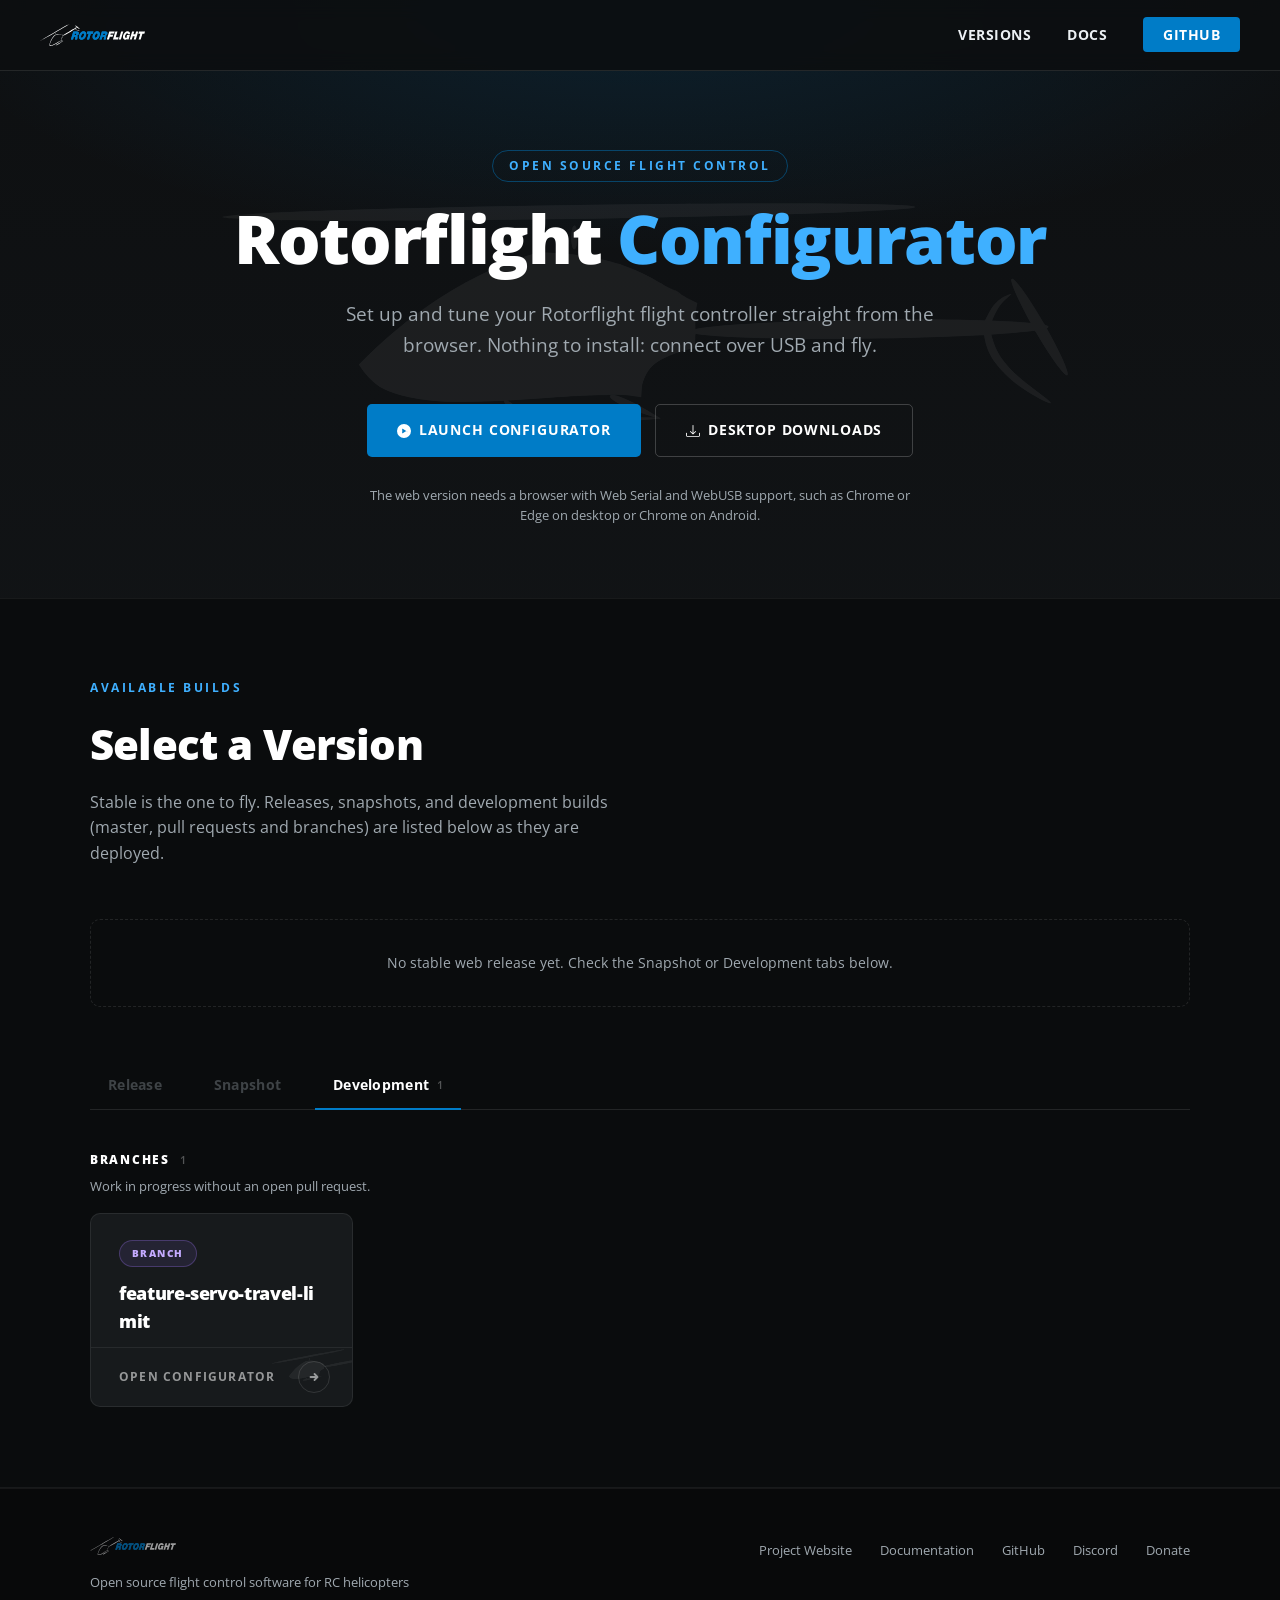
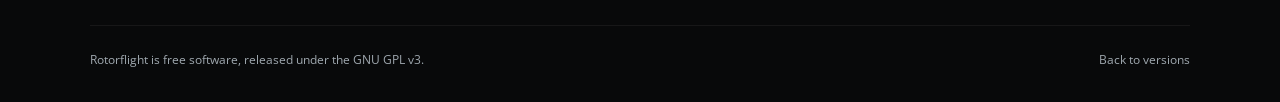
==== commit 13af3056: "cleanup: remove deployment for deleted branch chore/coderabbit" ====
--- a/index.html
+++ b/index.html
@@ -1,348 +1,960 @@
 <!DOCTYPE html>
-<html>
+<html lang="en">
 <head>
-    <meta http-equiv="Content-Type" content="text/html; charset=utf-8"/>
-    <meta name="viewport" content="width=device-width, initial-scale=1, shrink-to-fit=no">
-    <meta name="theme-color" content="#121517">
-    <meta name="mobile-web-app-capable" content="yes">
-    <meta name="apple-mobile-web-app-capable" content="yes">
-    <meta name="apple-mobile-web-app-title" content="Rotorflight">
-    <meta name="author" content="cTn"/>
-    <link rel="manifest" href="./manifest.webmanifest">
-    <link rel="icon" type="image/png" sizes="192x192" href="/images/favicon/favicon-192.png"/>
-    <link rel="icon" type="image/png" sizes="512x512" href="/images/favicon/favicon-512.png"/>
-    <link rel="apple-touch-icon" href="/images/favicon/apple-touch-icon.png"/>
-    <link type="text/css" rel="stylesheet" href="/node_modules/jbox/dist/jBox.min.css"/>
-    <link type="text/css" rel="stylesheet" href="/libraries/flightindicators.css"/>
-    <link type="text/css" rel="stylesheet" href="/src/css/main.css" media="all"/>
-    <link type="text/css" rel="stylesheet" href="/src/css/tabs/static_tab.css" media="all"/>
-    <link type="text/css" rel="stylesheet" href="/opensans_webfontkit/fonts.css" media="all"/>
-    <link type="text/css" rel="stylesheet" href="/src/css/dropdown-lists/css/style_lists.css" media="all"/>
-    <link type="text/css" rel="stylesheet" href="/node_modules/switchery-latest/dist/switchery.min.css" media="all"/>
-    <link type="text/css" rel="stylesheet" href="/src/css/switchery_custom.css" media="all"/>
-    <link type="text/css" rel="stylesheet" href="/fontawesome/css/all.min.css" media="all"/>
-    <link type="text/css" rel="stylesheet" href="/src/css/select2_custom.css" media="all"/>
-    <link type="text/css" rel="stylesheet" href="/node_modules/select2/dist/css/select2.min.css" media="all"/>
-
-    <link type="text/css" rel="stylesheet" href="/src/css/dark-theme.css" media="all" />
-
-    <script type="module" src="/src/js/main.svelte.js"></script>
-    <script type="text/javascript" src="/node_modules/lru_map/lru.js"></script>
-    <script type="text/javascript" src="/node_modules/jquery/dist/jquery.min.js"></script>
-    <script type="text/javascript" src="/node_modules/jbox/dist/jBox.min.js"></script>
-    <script type="text/javascript" src="/node_modules/jquery-ui-npm/jquery-ui.min.js"></script>
-    <script type="text/javascript" src="/libraries/jquery.flightindicators.js"></script>
-    <script type="text/javascript" src="/node_modules/switchery-latest/dist/switchery.min.js"></script>
-    <script type="text/javascript" src="/libraries/jquery.ba-throttle-debounce.min.js"></script>
-    <script type="text/javascript" src="/node_modules/jquery-textcomplete/dist/jquery.textcomplete.min.js"></script>
-    <script type="text/javascript" src="/node_modules/jquery-touchswipe/jquery.touchSwipe.min.js"></script>
-    <script type="text/javascript" src="/node_modules/select2/dist/js/select2.min.js"></script>
-
-    <title></title>
+  <meta charset="UTF-8">
+  <meta name="viewport" content="width=device-width, initial-scale=1.0">
+  <title>Rotorflight Configurator</title>
+  <meta name="description" content="Rotorflight Configurator — Open source flight control configuration for RC helicopters, in your browser.">
+  <meta name="theme-color" content="#0e1012">
+  <link rel="icon" type="image/png" href="logos/rf_icon.png">
+  <link rel="preconnect" href="https://fonts.googleapis.com">
+  <link rel="preconnect" href="https://fonts.gstatic.com" crossorigin>
+  <link rel="stylesheet" href="https://fonts.googleapis.com/css2?family=Open+Sans:wght@400;600;700;800&display=swap">
+  <style>
+    /* ── Reset & Base ─────────────────────────────────────────── */
+    *, *::before, *::after { box-sizing: border-box; margin: 0; padding: 0; }
+
+    /* Same hues as the configurator's own palette (src/css/app.css):
+       accent hue 203 (Rotorflight blue, #007cc7), neutrals hue 208. */
+    :root {
+      --blue:        #007cc7;
+      --blue-dark:   #005f99;
+      --blue-light:  #3fb0ff;
+      --blue-rgb:    0, 124, 199;
+      --bg:          hsl(208, 12%, 6%);
+      --bg-deep:     hsl(208, 12%, 4.5%);
+      --bg-footer:   hsl(208, 12%, 3.5%);
+      --bg-card:     hsl(208, 10%, 10%);
+      --text:        #ffffff;
+      --text-muted:  hsl(208, 9%, 66%);
+      --font: 'Open Sans', -apple-system, BlinkMacSystemFont, 'Segoe UI', Roboto, Oxygen, Ubuntu, Cantarell, sans-serif;
+    }
+
+    html { scroll-behavior: smooth; }
+
+    body {
+      font-family: var(--font);
+      background: var(--bg);
+      color: var(--text);
+      line-height: 1.6;
+      min-height: 100vh;
+    }
+
+    a { color: inherit; text-decoration: none; }
+
+    /* ── Navigation ───────────────────────────────────────────── */
+    nav {
+      position: fixed;
+      top: 0;
+      left: 0;
+      right: 0;
+      z-index: 100;
+      display: flex;
+      align-items: center;
+      justify-content: space-between;
+      padding: 15px 40px;
+      height: 71px;
+      background: hsla(208, 12%, 6%, 0.92);
+      backdrop-filter: blur(10px);
+      border-bottom: 1px solid rgba(255, 255, 255, 0.1);
+    }
+
+    .nav-logo { display: flex; align-items: center; }
+
+    .nav-logo img {
+      height: 22px;
+      width: auto;
+    }
+
+    .nav-links {
+      display: flex;
+      align-items: center;
+      gap: 36px;
+      list-style: none;
+    }
+
+    .nav-links a {
+      font-size: 0.85rem;
+      font-weight: 700;
+      letter-spacing: 0.5px;
+      text-transform: uppercase;
+      color: rgb(236, 240, 244);
+      transition: color 0.2s;
+    }
+
+    .nav-links a:hover { color: var(--blue-light); }
+
+    .nav-cta {
+      background: var(--blue);
+      color: #fff !important;
+      padding: 8px 20px;
+      border-radius: 4px;
+      transition: background 0.2s !important;
+    }
+
+    .nav-cta:hover { background: var(--blue-dark) !important; }
+
+    /* ── Hero ─────────────────────────────────────────────────── */
+    .hero {
+      position: relative;
+      display: flex;
+      flex-direction: column;
+      align-items: center;
+      justify-content: center;
+      text-align: center;
+      padding: 150px 24px 72px;
+      overflow: hidden;
+    }
+
+    .hero-bg {
+      position: absolute;
+      inset: 0;
+      background:
+        radial-gradient(ellipse 80% 60% at 50% 0%, rgba(var(--blue-rgb), 0.16) 0%, transparent 70%),
+        linear-gradient(180deg, var(--bg) 0%, hsl(208, 12%, 7.5%) 100%);
+      z-index: 0;
+    }
+
+    .hero-heli-bg {
+      position: absolute;
+      inset: 0;
+      display: flex;
+      align-items: center;
+      justify-content: center;
+      /* Sit behind the headline rather than the middle of the whole hero
+         (the nav-clearing top padding pushes the text below centre). */
+      padding-top: 70px;
+      opacity: 0.05;
+      pointer-events: none;
+      z-index: 0;
+    }
+    /* The heli only fills part of its SVG canvas, so it needs a large box. */
+    .hero-heli-bg img {
+      width: 80%;
+      max-width: 900px;
+      filter: brightness(0) invert(1);
+    }
+
+    /* Background layers are excluded here: a bare `.hero > *` has the same
+       specificity as `.hero-bg`, so it would win and pull them into the flow. */
+    .hero > :not(.hero-bg):not(.hero-heli-bg) { position: relative; z-index: 1; }
+
+    .hero-eyebrow {
+      font-size: 0.72rem;
+      font-weight: 700;
+      letter-spacing: 0.22em;
+      text-transform: uppercase;
+      color: var(--blue-light);
+      margin-bottom: 20px;
+      padding: 6px 16px;
+      border: 1px solid rgba(var(--blue-rgb), 0.45);
+      border-radius: 100px;
+      display: inline-block;
+    }
+
+    .hero h1 {
+      font-size: clamp(2.4rem, 6vw, 4.2rem);
+      font-weight: 800;
+      letter-spacing: -0.02em;
+      line-height: 1.08;
+      margin-bottom: 24px;
+    }
+
+    .hero h1 em {
+      font-style: normal;
+      color: var(--blue-light);
+    }
+
+    .hero-sub {
+      font-size: clamp(1rem, 2.5vw, 1.2rem);
+      color: var(--text-muted);
+      max-width: 600px;
+      margin-bottom: 44px;
+    }
+
+    .hero-actions {
+      display: flex;
+      gap: 14px;
+      flex-wrap: wrap;
+      justify-content: center;
+    }
+
+    .hero-note {
+      margin-top: 28px;
+      font-size: 0.8rem;
+      color: var(--text-muted);
+      max-width: 560px;
+    }
+
+    .btn {
+      display: inline-flex;
+      align-items: center;
+      gap: 8px;
+      padding: 14px 30px;
+      border-radius: 5px;
+      font-family: inherit;
+      font-size: 0.88rem;
+      font-weight: 700;
+      letter-spacing: 0.06em;
+      text-transform: uppercase;
+      cursor: pointer;
+      transition: transform 0.2s, opacity 0.2s, background 0.2s;
+      border: none;
+    }
+
+    .btn:hover { transform: translateY(-2px); }
+
+    .btn-primary {
+      background: var(--blue);
+      color: #fff;
+    }
+
+    .btn-primary:hover { background: var(--blue-dark); }
+
+    .btn-ghost {
+      background: transparent;
+      color: var(--text);
+      border: 1px solid rgba(255,255,255,0.2);
+    }
+
+    .btn-ghost:hover { border-color: rgba(255,255,255,0.5); background: rgba(255,255,255,0.04); }
+
+    /* ── Section Layout ───────────────────────────────────────── */
+    section { padding: 80px 24px; }
+
+    .container {
+      max-width: 1100px;
+      margin: 0 auto;
+    }
+
+    .section-label {
+      font-size: 0.72rem;
+      font-weight: 700;
+      letter-spacing: 0.22em;
+      text-transform: uppercase;
+      color: var(--blue-light);
+      margin-bottom: 14px;
+    }
+
+    .section-title {
+      font-size: clamp(1.6rem, 4vw, 2.6rem);
+      font-weight: 800;
+      letter-spacing: -0.02em;
+      margin-bottom: 12px;
+    }
+
+    .section-sub {
+      color: var(--text-muted);
+      max-width: 560px;
+      margin-bottom: 52px;
+    }
+
+    /* ── Version Cards ────────────────────────────────────────── */
+    #versions {
+      background: var(--bg-deep);
+      border-top: 1px solid rgba(255,255,255,0.06);
+      border-bottom: 1px solid rgba(255,255,255,0.06);
+    }
+
+    /* Pinned top row: Stable only */
+    .pinned-row {
+      display: grid;
+      grid-template-columns: repeat(auto-fill, minmax(340px, 1fr));
+      gap: 20px;
+      margin-bottom: 56px;
+    }
+
+    .versions-grid {
+      display: grid;
+      grid-template-columns: repeat(auto-fill, minmax(260px, 1fr));
+      gap: 16px;
+    }
+
+    .versions-empty {
+      grid-column: 1 / -1;
+      padding: 32px;
+      text-align: center;
+      color: var(--text-muted);
+      font-size: 0.88rem;
+      border: 1px dashed rgba(255,255,255,0.1);
+      border-radius: 10px;
+    }
+
+    /* Card base */
+    .version-card {
+      background: var(--bg-card);
+      border: 1px solid rgba(255,255,255,0.08);
+      border-radius: 10px;
+      padding: 26px 28px;
+      display: flex;
+      flex-direction: column;
+      gap: 12px;
+      transition: border-color 0.25s, transform 0.25s, box-shadow 0.25s;
+      position: relative;
+      overflow: hidden;
+    }
+
+    .version-card:hover {
+      border-color: rgba(var(--blue-rgb), 0.55);
+      transform: translateY(-3px);
+      box-shadow: 0 16px 48px rgba(0,0,0,0.45);
+    }
+
+    /* Pinned card variant — larger */
+    .pinned-row .version-card {
+      padding: 32px 34px;
+      gap: 16px;
+    }
+
+    .version-card.featured {
+      border-color: rgba(var(--blue-rgb), 0.4);
+      background: linear-gradient(140deg, hsl(203, 60%, 11%) 0%, var(--bg-card) 55%);
+    }
+
+    .version-card.featured::before {
+      content: '';
+      position: absolute;
+      top: 0; left: 0; right: 0;
+      height: 2px;
+      background: linear-gradient(90deg, var(--blue), var(--blue-light), var(--blue));
+    }
+
+    /* Badges */
+    .version-badge {
+      display: inline-flex;
+      align-items: center;
+      gap: 6px;
+      font-size: 0.65rem;
+      font-weight: 800;
+      letter-spacing: 0.14em;
+      text-transform: uppercase;
+      padding: 4px 12px;
+      border-radius: 100px;
+      align-self: flex-start;
+    }
+
+    .badge-stable {
+      background: rgba(var(--blue-rgb), 0.2);
+      color: #7cc8ff;
+      border: 1px solid rgba(var(--blue-rgb), 0.5);
+    }
+    .badge-stable::before {
+      content: '';
+      width: 6px; height: 6px;
+      border-radius: 50%;
+      background: var(--blue-light);
+      box-shadow: 0 0 6px var(--blue-light);
+      animation: pulse 2s infinite;
+    }
+
+    /* Master is the dev tip: green so it can't be mistaken for Stable. */
+    .badge-master {
+      background: rgba(72, 199, 142, 0.12);
+      color: #7ee2b0;
+      border: 1px solid rgba(72, 199, 142, 0.3);
+    }
+    .badge-master::before {
+      content: '';
+      width: 6px; height: 6px;
+      border-radius: 50%;
+      background: #7ee2b0;
+      box-shadow: 0 0 6px rgba(72, 199, 142, 0.6);
+      animation: pulse 2.5s infinite;
+    }
+
+    .badge-release {
+      background: rgba(255,255,255,0.06);
+      color: #ccd3da;
+      border: 1px solid rgba(255,255,255,0.14);
+    }
+
+    .badge-snapshot {
+      background: rgba(255, 170, 0, 0.12);
+      color: #ffb84d;
+      border: 1px solid rgba(255, 170, 0, 0.3);
+    }
+
+    .badge-branch, .badge-pr {
+      background: rgba(160, 119, 255, 0.1);
+      color: #c4aaff;
+      border: 1px solid rgba(160, 119, 255, 0.28);
+    }
+
+    .badge-draft {
+      background: rgba(255,255,255,0.04);
+      color: var(--text-muted);
+      border: 1px dashed rgba(255,255,255,0.2);
+    }
+
+    .badge-row {
+      display: flex;
+      flex-wrap: wrap;
+      gap: 6px;
+    }
+
+    /* ── Development tab sub-groups ───────────────────────────── */
+    .dev-group + .dev-group { margin-top: 40px; }
+
+    .dev-group-title {
+      display: flex;
+      align-items: baseline;
+      gap: 10px;
+      font-size: 0.78rem;
+      font-weight: 800;
+      letter-spacing: 0.14em;
+      text-transform: uppercase;
+      color: var(--text);
+      margin-bottom: 6px;
+    }
+
+    .dev-group-sub {
+      font-size: 0.82rem;
+      color: var(--text-muted);
+      margin-bottom: 16px;
+    }
+
+    /* ── Version tabs ─────────────────────────────────────────── */
+    .version-tabs {
+      display: flex;
+      gap: 8px;
+      margin-bottom: 28px;
+      border-bottom: 1px solid rgba(255,255,255,0.1);
+      flex-wrap: wrap;
+    }
+
+    .version-tab {
+      appearance: none;
+      background: none;
+      border: none;
+      color: var(--text-muted);
+      font: inherit;
+      font-weight: 700;
+      font-size: 0.85rem;
+      letter-spacing: 0.02em;
+      padding: 10px 18px 12px;
+      cursor: pointer;
+      display: flex;
+      align-items: center;
+      gap: 8px;
+      border-bottom: 2px solid transparent;
+      transform: translateY(1px);
+      transition: color 0.15s, border-color 0.15s;
+    }
+
+    .version-tab:hover { color: var(--text); }
+
+    .version-tab.active {
+      color: var(--text);
+      border-bottom-color: var(--blue);
+    }
+
+    .category-count {
+      font-size: 0.7rem;
+      font-weight: 600;
+      color: rgba(255,255,255,0.3);
+    }
+
+    .version-tab:disabled {
+      opacity: 0.35;
+      cursor: default;
+    }
+
+    .version-tab:disabled:hover { color: var(--text-muted); }
+
+    .tab-panel { display: none; }
+    .tab-panel.active { display: block; }
+
+    @keyframes pulse {
+      0%, 100% { opacity: 1; }
+      50% { opacity: 0.35; }
+    }
+
+    .version-name {
+      font-size: 1.45rem;
+      font-weight: 800;
+      letter-spacing: -0.02em;
+      word-break: break-all;
+    }
+    .versions-grid .version-name { font-size: 1.1rem; }
+    /* PR titles: wrap between words rather than mid-word. */
+    .versions-grid .version-name.is-title {
+      word-break: normal;
+      overflow-wrap: anywhere;
+      line-height: 1.3;
+    }
+
+    .version-meta {
+      font-size: 0.8rem;
+      color: var(--text-muted);
+      display: flex;
+      flex-direction: column;
+      gap: 5px;
+    }
+    .version-meta span {
+      display: flex;
+      align-items: center;
+      gap: 7px;
+    }
+    .version-meta a {
+      color: inherit;
+      text-decoration: none;
+    }
+    .version-meta a:hover {
+      color: var(--text);
+      text-decoration: underline;
+    }
+    .version-meta .is-branch {
+      font-family: ui-monospace, SFMono-Regular, Menlo, Consolas, monospace;
+      word-break: break-all;
+    }
+
+    /* ── Card launch bar ──────────────────────────────────────── */
+    .card-launch {
+      display: flex;
+      align-items: center;
+      justify-content: space-between;
+      /* bleed to card edges */
+      margin: auto -28px -26px;
+      padding: 13px 22px 13px 28px;
+      border-top: 1px solid rgba(255,255,255,0.07);
+      color: rgba(255,255,255,0.55);
+      font-size: 0.75rem;
+      font-weight: 700;
+      letter-spacing: 0.1em;
+      text-transform: uppercase;
+      border-radius: 0 0 10px 10px;
+      transition: background 0.22s, color 0.22s, border-color 0.22s;
+      flex-shrink: 0;
+    }
+    .pinned-row .card-launch { margin: auto -34px -32px; padding-left: 34px; }
+    .card-launch:hover {
+      background: rgba(255,255,255,0.05);
+      color: rgba(255,255,255,0.92);
+    }
+    .card-launch-icon {
+      width: 32px;
+      height: 32px;
+      border-radius: 50%;
+      border: 1px solid rgba(255,255,255,0.12);
+      display: flex;
+      align-items: center;
+      justify-content: center;
+      flex-shrink: 0;
+      transition: border-color 0.22s, background 0.22s, transform 0.22s;
+    }
+    .card-launch:hover .card-launch-icon {
+      border-color: rgba(255,255,255,0.35);
+      transform: translateX(3px);
+    }
+    /* Featured variant */
+    .version-card.featured .card-launch {
+      border-top-color: rgba(var(--blue-rgb), 0.3);
+      color: #8fcfff;
+    }
+    .version-card.featured .card-launch:hover {
+      background: rgba(var(--blue-rgb), 0.14);
+      color: #fff;
+    }
+    .version-card.featured .card-launch .card-launch-icon {
+      border-color: rgba(var(--blue-rgb), 0.45);
+    }
+    .version-card.featured .card-launch:hover .card-launch-icon {
+      background: rgba(var(--blue-rgb), 0.25);
+      border-color: rgba(var(--blue-rgb), 0.7);
+    }
+
+    /* Card icon decoration */
+    .version-card-icon {
+      position: absolute;
+      bottom: -10px;
+      right: -14px;
+      width: 96px;
+      height: 96px;
+      opacity: 0.06;
+      pointer-events: none;
+      filter: brightness(0) invert(1);
+      transform: rotate(-10deg);
+      transition: opacity 0.3s, transform 0.3s;
+    }
+    .version-card:hover .version-card-icon {
+      opacity: 0.1;
+      transform: rotate(-8deg) scale(1.05);
+    }
+    .version-card.featured .version-card-icon { opacity: 0.09; }
+    .version-card.featured:hover .version-card-icon { opacity: 0.14; }
+
+    /* ── Footer ───────────────────────────────────────────────── */
+    footer {
+      background: var(--bg-footer);
+      border-top: 1px solid rgba(255,255,255,0.06);
+      padding: 48px 24px 32px;
+    }
+
+    .footer-inner {
+      max-width: 1100px;
+      margin: 0 auto;
+      display: flex;
+      flex-direction: column;
+      gap: 32px;
+    }
+
+    .footer-top {
+      display: flex;
+      justify-content: space-between;
+      align-items: flex-start;
+      flex-wrap: wrap;
+      gap: 24px;
+    }
+
+    .footer-logo img {
+      height: 18px;
+      width: auto;
+      opacity: 0.6;
+      transition: opacity 0.2s;
+    }
+    .footer-logo:hover img { opacity: 0.95; }
+
+    .footer-tagline {
+      font-size: 0.82rem;
+      color: var(--text-muted);
+      margin-top: 10px;
+    }
+
+    .footer-links {
+      display: flex;
+      gap: 28px;
+      list-style: none;
+      flex-wrap: wrap;
+    }
+
+    .footer-links a {
+      font-size: 0.82rem;
+      color: var(--text-muted);
+      transition: color 0.2s;
+    }
+
+    .footer-links a:hover { color: var(--text); }
+
+    .footer-bottom {
+      padding-top: 24px;
+      border-top: 1px solid rgba(255,255,255,0.06);
+      display: flex;
+      justify-content: space-between;
+      align-items: center;
+      flex-wrap: wrap;
+      gap: 12px;
+      font-size: 0.78rem;
+      color: var(--text-muted);
+    }
+
+    /* ── Responsive ───────────────────────────────────────────── */
+    @media (max-width: 768px) {
+      nav { padding: 15px 16px; }
+      .nav-links { gap: 16px; }
+      .nav-links li:not(:last-child) { display: none; }
+      .hero { padding: 110px 16px 60px; }
+      .hero-heli-bg { padding-top: 60px; }
+      .hero-heli-bg img { width: 130%; max-width: none; }
+      section { padding: 60px 16px; }
+      .pinned-row, .versions-grid { grid-template-columns: 1fr; }
+      .footer-top { flex-direction: column; }
+    }
+
+    @media (prefers-reduced-motion: reduce) {
+      html { scroll-behavior: auto; }
+      *, *::before, *::after { animation: none !important; transition: none !important; }
+    }
+  </style>
 </head>
-
 <body>
-<div id="main-wrapper">
-    <div id="background"></div>
-    <div id="side_menu_swipe"></div>
-    <div class="headerbar">
-        <div id="menu_btn">
-            <em class="fas fa-bars"></em>
+
+  <!-- ── Navigation ──────────────────────────────────────────── -->
+  <nav>
+    <a href="#" class="nav-logo">
+      <img src="logos/rf_logo.svg" alt="Rotorflight">
+    </a>
+    <ul class="nav-links">
+      <li><a href="#versions">Versions</a></li>
+      <li><a href="https://www.rotorflight.org/docs" target="_blank" rel="noopener">Docs</a></li>
+      <li><a href="https://github.com/rotorflight/rotorflight-configurator" target="_blank" rel="noopener" class="nav-cta">GitHub</a></li>
+    </ul>
+  </nav>
+
+  <!-- ── Hero ────────────────────────────────────────────────── -->
+  <header class="hero">
+    <div class="hero-bg"></div>
+
+    <div class="hero-heli-bg">
+      <img src="logos/rf_heli.svg" alt="">
+    </div>
+
+    <span class="hero-eyebrow">Open Source Flight Control</span>
+    <h1>Rotorflight <em>Configurator</em></h1>
+    <p class="hero-sub">Set up and tune your Rotorflight flight controller straight from the browser. Nothing to install: connect over USB and fly.</p>
+    <div class="hero-actions">
+      <a href="#versions" class="btn btn-primary">
+        <svg width="14" height="14" viewBox="0 0 16 16" fill="currentColor" aria-hidden="true"><path d="M8 0a8 8 0 1 0 0 16A8 8 0 0 0 8 0zm3.5 7.5-5 3a.5.5 0 0 1-.5-.866V6.366a.5.5 0 0 1 .5-.866l5 3a.5.5 0 0 1 0 .866z"/></svg>
+        Launch Configurator
+      </a>
+      <a href="https://github.com/rotorflight/rotorflight-configurator/releases" target="_blank" rel="noopener" class="btn btn-ghost">
+        <svg width="14" height="14" viewBox="0 0 16 16" fill="currentColor" aria-hidden="true"><path d="M.5 9.9a.5.5 0 0 1 .5.5v2.5a1 1 0 0 0 1 1h12a1 1 0 0 0 1-1v-2.5a.5.5 0 0 1 1 0v2.5a2 2 0 0 1-2 2H2a2 2 0 0 1-2-2v-2.5a.5.5 0 0 1 .5-.5z"/><path d="M7.646 11.854a.5.5 0 0 0 .708 0l3-3a.5.5 0 0 0-.708-.708L8.5 10.293V1.5a.5.5 0 0 0-1 0v8.793L5.354 8.146a.5.5 0 1 0-.708.708l3 3z"/></svg>
+        Desktop Downloads
+      </a>
+    </div>
+    <p class="hero-note">The web version needs a browser with Web Serial and WebUSB support, such as Chrome or Edge on desktop or Chrome on Android.</p>
+  </header>
+
+  <!-- ── Versions ─────────────────────────────────────────────── -->
+  <section id="versions">
+    <div class="container">
+      <div class="section-label">Available Builds</div>
+      <h2 class="section-title">Select a Version</h2>
+      <p class="section-sub">Stable is the one to fly. Releases, snapshots, and development builds (master, pull requests and branches) are listed below as they are deployed.</p>
+
+      <!-- Pinned: Stable -->
+      <div class="pinned-row" id="pinned-row"></div>
+
+      <div class="version-tabs" id="version-tabs" role="tablist">
+        <button class="version-tab" id="tab-release" data-panel="panel-release" role="tab">
+          Release <span class="category-count" id="release-count"></span>
+        </button>
+        <button class="version-tab" id="tab-snapshot" data-panel="panel-snapshot" role="tab">
+          Snapshot <span class="category-count" id="snapshot-count"></span>
+        </button>
+        <button class="version-tab" id="tab-development" data-panel="panel-development" role="tab">
+          Development <span class="category-count" id="development-count"></span>
+        </button>
+      </div>
+
+      <div class="tab-panel" id="panel-release" role="tabpanel">
+        <div class="versions-grid" id="release-grid"></div>
+      </div>
+      <div class="tab-panel" id="panel-snapshot" role="tabpanel">
+        <div class="versions-grid" id="snapshot-grid"></div>
+      </div>
+      <div class="tab-panel" id="panel-development" role="tabpanel">
+        <div class="dev-group" id="dev-master" hidden>
+          <div class="dev-group-title">Master <span class="category-count"></span></div>
+          <p class="dev-group-sub">The latest merged development code.</p>
+          <div class="versions-grid"></div>
         </div>
-        <div id="logo-desktop"></div>
-        <div id="port-picker">
-            <div id="port-override-option">
-                <label for="port-override">
-                    <span i18n="portOverrideText">Port:</span>
-                    <input id="port-override" type="text" value="/dev/rfcomm0"/>
-                </label>
-            </div>
-            <div id="firmware-virtual-option">
-                <div class="dropdown dropdown-dark">
-                    <select id="firmware-version-dropdown" class="dropdown-select" i18n_title="virtualMSPVersion"></select>
-                </div>
-            </div>
-            <div id="portsinput">
-                <div class="dropdown dropdown-dark">
-                    <select class="dropdown-select" id="port" i18n_title="firmwareFlasherManualPort">
-                        <option value="loading" i18n="serialPortLoading">Loading</option>
-                        <!-- port list gets generated here -->
-                    </select>
-                </div>
-                <div id="auto-connect-and-baud">
-                    <div id="auto-connect-switch">
-                        <label>
-                            <input class="auto_connect togglesmall" type="checkbox"/>
-                            <span class="auto_connect" i18n="autoConnect"></span>
-                        </label>
-                    </div>
-                    <div id="baudselect">
-                        <div class="dropdown dropdown-dark">
-                            <select class="dropdown-select" id="baud" i18n_title="firmwareFlasherBaudRate">
-                                <option value="1000000">1000000</option>
-                                <option value="500000">500000</option>
-                                <option value="250000">250000</option>
-                                <option value="115200" selected="selected">115200</option>
-                                <option value="57600">57600</option>
-                                <option value="38400">38400</option>
-                                <option value="28800">28800</option>
-                                <option value="19200">19200</option>
-                                <option value="14400">14400</option>
-                                <option value="9600">9600</option>
-                                <option value="4800">4800</option>
-                                <option value="2400">2400</option>
-                                <option value="1200">1200</option>
-                            </select>
-                        </div>
-                    </div>
-                    <div id="show-all-ports-switch">
-                        <label>
-                            <input class="show_all_ports togglesmall" type="checkbox"/>
-                            <span class="show_all_ports" i18n="showAllPorts"></span>
-                        </label>
-                    </div>
-                </div>
-            </div>
+        <div class="dev-group" id="dev-pr" hidden>
+          <div class="dev-group-title">Pull Requests <span class="category-count"></span></div>
+          <p class="dev-group-sub">Changes under review, not yet merged into master.</p>
+          <div class="versions-grid"></div>
         </div>
-        <div class="header-wrapper">
-            <div id="quad-status_wrapper">
-                <div class="battery-icon">
-                    <div class="quad-status-contents">
-                        <div class="battery-status"></div>
-                    </div>
-                </div>
-                <div id="battery-legend"></div>
-                <div class="bottomStatusIcons">
-                    <div class="armedicon cf_tip" i18n_title="mainHelpArmed"></div>
-                    <div class="failsafeicon cf_tip" i18n_title="mainHelpFailsafe"></div>
-                    <div class="linkicon cf_tip" i18n_title="mainHelpLink"></div>
-                </div>
-            </div>
-            <div id="sensor-status" class="sensor_state mode-connected">
-                <ul>
-                    <li class="gyro" i18n_title="sensorStatusGyro">
-                        <div class="gyroicon" i18n="sensorStatusGyroShort"></div>
-                    </li>
-                    <li class="accel" i18n_title="sensorStatusAccel">
-                        <div class="accicon" i18n="sensorStatusAccelShort"></div>
-                    </li>
-                    <li class="mag" i18n_title="sensorStatusMag">
-                        <div class="magicon" i18n="sensorStatusMagShort"></div>
-                    </li>
-                    <li class="baro" i18n_title="sensorStatusBaro">
-                        <div class="baroicon" i18n="sensorStatusBaroShort"></div>
-                    </li>
-                    <li class="gps" i18n_title="sensorStatusGPS">
-                        <div class="gpsicon" i18n="sensorStatusGPSShort"></div>
-                    </li>
-                </ul>
-            </div>
-            <div id="dataflash_wrapper_global">
-                <div class="noflash_global" align="center" i18n="sensorDataFlashNotFound"></div>
-                <ul class="dataflash-contents_global">
-                    <li class="dataflash-free_global">
-                        <div class="legend" i18n="sensorDataFlashFreeSpace"></div>
-                    </li>
-                </ul>
-                <div id="expert-mode">
-                    <label>
-                        <input name="expertModeCheckbox" class="togglesmall" type="checkbox"/>
-                        <span i18n="expertMode"></span>
-                    </label>
-                </div>
-            </div>
+        <div class="dev-group" id="dev-branch" hidden>
+          <div class="dev-group-title">Branches <span class="category-count"></span></div>
+          <p class="dev-group-sub">Work in progress without an open pull request.</p>
+          <div class="versions-grid"></div>
         </div>
-        <div id="header_btns">
-            <div class="open_firmware_flasher" id="flashbutton">
-                <div class="firmware_b">
-                    <a class="flash disabled" href="#"></a>
-                </div>
-                <div class="flash_state" i18n="flashTab"></div>
-            </div>
-            <div class="connect_controls" id="connectbutton">
-                <div class="connect_b">
-                    <a class="connect disabled" href="#"></a>
-                </div>
-                <div class="connect_state" i18n="connect"></div>
-            </div>
+      </div>
+
+    </div>
+  </section>
+
+  <!-- ── Footer ───────────────────────────────────────────────── -->
+  <footer>
+    <div class="footer-inner">
+      <div class="footer-top">
+        <div>
+          <a href="https://www.rotorflight.org/" target="_blank" rel="noopener" class="footer-logo">
+            <img src="logos/rf_logo.svg" alt="Rotorflight">
+          </a>
+          <p class="footer-tagline">Open source flight control software for RC helicopters</p>
         </div>
-        <div id="reveal_btn">
-            <em class="fas fa-ellipsis-v"></em>
-        </div>
+        <ul class="footer-links">
+          <li><a href="https://www.rotorflight.org/" target="_blank" rel="noopener">Project Website</a></li>
+          <li><a href="https://www.rotorflight.org/docs" target="_blank" rel="noopener">Documentation</a></li>
+          <li><a href="https://github.com/rotorflight" target="_blank" rel="noopener">GitHub</a></li>
+          <li><a href="https://discord.gg/FyfMF4RwSA" target="_blank" rel="noopener">Discord</a></li>
+          <li><a href="https://www.rotorflight.org/donate" target="_blank" rel="noopener">Donate</a></li>
+        </ul>
+      </div>
+      <div class="footer-bottom">
+        <span>Rotorflight is free software, released under the GNU GPL v3.</span>
+        <a href="#versions">Back to versions</a>
+      </div>
     </div>
-    <div id="log">
-        <div class="logswitch">
-            <a href="#" id="showlog" i18n="logActionShow"></a>
-        </div>
-        <div id="scrollicon"></div>
-        <div class="wrapper"></div>
-    </div>
-    <div id="tab-content-container">
-        <div class="tab_container">
-            <div id="logo-mobile"></div>
-            <div id="tabs">
-                <ul class="mode-disconnected">
-                    <li class="tab_landing" id="tab_landing"><a href="#" i18n="tabLanding" class="tabicon ic_welcome" i18n_title="tabLanding"></a></li>
-                    <li class="tab_help" id="tab_help"><a href="#" i18n="tabHelp" class="tabicon ic_help" i18n_title="tabHelp"></a></li>
-                    <li class="tab_options" id="tab_options"><a href="#" i18n="tabOptions" class="tabicon ic_config" i18n_title="tabOptions"></a></li>
-                    <li class="tab_privacy_policy"><a href="#" class="tabicon ic_help" i18n="tabPrivacyPolicy"></a></li>
-                    <li class="tab_firmware_flasher" id="tabFirmware"><a href="#" i18n="tabFirmwareFlasher" class="tabicon ic_flasher" i18n_title="tabFirmwareFlasher"></a></li>
-                </ul>
-                <ul class="mode-connected">
-                    <li class="tab-group-header" i18n="tabGroupSetup"></li>
-                    <li class="tab_status"><a href="#" i18n="tabStatus" class="tabicon ic_status" i18n_title="tabStatus"></a></li>
-                    <li class="tab_setup"><a href="#" i18n="tabSetup" class="tabicon ic_setup" i18n_title="tabSetup"></a></li>
-                    <li class="tab_configuration"><a href="#" i18n="tabConfiguration" class="tabicon ic_config" i18n_title="tabConfiguration"></a></li>
-                    <li class="tab_presets"><a href="#" i18n="tabPresets" class="tabicon ic_wizzard" i18n_title="tabPresets"></a></li>
-                    <li class="tab_power"><a href="#" i18n="tabPower" class="tabicon ic_power" i18n_title="tabPower"></a></li>
-                    <li class="tab_receiver"><a href="#" i18n="tabReceiver" class="tabicon ic_rx" i18n_title="tabReceiver"></a></li>
-                    <li class="tab_failsafe"><a href="#" i18n="tabFailsafe" class="tabicon ic_failsafe" i18n_title="tabFailsafe"></a></li>
-
-                    <li class="tab-group-header" i18n="tabGroupOutputs"></li>
-                    <li class="tab_mixer"><a href="#" i18n="tabMixer" class="tabicon ic_adjust" i18n_title="tabMixer"></a></li>
-                    <li class="tab_servos"><a href="#" i18n="tabServos" class="tabicon ic_servo" i18n_title="tabServos"></a></li>
-                    <li class="tab_motors"><a href="#" i18n="tabMotors" class="tabicon ic_motor" i18n_title="tabMotors"></a></li>
-                    <li class="tab_governor"><a href="#" i18n="tabGovernor" class="tabicon ic_governor" i18n_title="tabGovernor"></a></li>
-
-                    <li class="tab-group-header" i18n="tabGroupFlightTuning"></li>
-                    <li class="tab_profiles"><a href="#" i18n="tabProfiles" class="tabicon ic_pid" i18n_title="tabProfiles"></a></li>
-                    <li class="tab_rates"><a href="#" i18n="tabRates" class="tabicon ic_rates" i18n_title="tabRates"></a></li>
-                    <li class="tab_gyro"><a href="#" i18n="tabGyro" class="tabicon ic_gyro" i18n_title="tabGyro"></a></li>
-
-                    <li class="tab-group-header" i18n="tabGroupModes"></li>
-                    <li class="tab_auxiliary"><a href="#" i18n="tabAuxiliary" class="tabicon ic_modes" i18n_title="tabAuxiliary"></a></li>
-                    <li class="tab_adjustments"><a href="#" i18n="tabAdjustments" class="tabicon ic_adjust" i18n_title="tabAdjustments"></a></li>
-
-                    <li class="tab-group-header" i18n="tabGroupPeripherals"></li>
-                    <li class="tab_gps"><a href="#" i18n="tabGPS" class="tabicon ic_gps" i18n_title="tabGPS"></a></li>
-                    <li class="tab_led_strip"><a href="#" i18n="tabLedStrip" class="tabicon ic_led" i18n_title="tabLedStrip"></a></li>
-                    <li class="tab_remap_fc"><a href="#" i18n="tabRemapFC" class="tabicon ic_remap_fc" i18n_title="tabRemapFC"></a></li>
-                    <li class="tab_beepers"><a href="#" i18n="tabBeepers" class="tabicon ic_beepers" i18n_title="tabBeepers"></a></li>
-                    <li class="tab_sensors"><a href="#" i18n="tabRawSensorData" class="tabicon ic_sensors" i18n_title="tabRawSensorData"></a></li>
-                    <li class="tab_xact_servo"><a href="#" i18n="tabXactServoProgramming" class="tabicon ic_servo" i18n_title="tabXactServoProgramming"></a></li>
-                    <li class="tab_esc_programming"><a href="#" i18n="tabEscProgramming" class="tabicon ic_motor" i18n_title="tabEscProgramming"></a></li>
-
-                    <li class="tab-group-header" i18n="tabGroupDiagnostics"></li>
-                    <li class="tab_blackbox"><a href="#" i18n="tabBlackbox" class="tabicon ic_data" i18n_title="tabBlackbox"></a></li>
-                    <!-- spare icons
-                    <li class=""><a href="#"class="tabicon ic_mission">Mission (spare icon)</a></li>
-                    <li class=""><a href="#"class="tabicon ic_advanced">Advanced (spare icon)</a></li>
-                    <li class=""><a href="#"class="tabicon ic_wizzard">Wizzard (spare icon)</a></li>
-                    <li class=""><a href="#"class="tabicon ic_transponder">Transponder (spare icon)</a></li>
-                    -->
-                </ul>
-                <ul class="mode-connected mode-connected-cli">
-                    <li class="tab_cli">
-                        <a href="#" i18n="tabCLI" class="tabicon ic_cli" i18n_title="tabCLI"></a>
-                    </li>
-                </ul>
-            </div>
-            <div class="clear-both"></div>
-        </div>
-        <div id="content"></div>
-    </div>
-    <div id="status-bar"></div>
-    <div id="cache">
-        <div class="data-loading">
-            <p>Waiting for data ...</p>
-        </div>
-    </div>
-</div>
-
-<div id="zoom-box" style="display: none;">
-    <span i18n="zoomBoxText"></span>
-    <span id="zoom-percent"></span>
-</div>
-
-    <dialog class="dialogConfiguratorUpdate">
-        <h3 i18n="noticeTitle"></h3>
-        <div class="content">
-            <div class="dialogConfiguratorUpdate-content" style="margin-top: 10px"></div>
-        </div>
-        <div class="buttons">
-            <a href="#" class="dialogConfiguratorUpdate-websitebtn regular-button" i18n="configuratorUpdateWebsite"></a>
-            <a href="#" class="dialogConfiguratorUpdate-closebtn regular-button" i18n="close"></a>
-        </div>
-    </dialog>
-
-    <dialog class="dialogConnectWarning">
-        <h3 i18n="warningTitle"></h3>
-        <div class="content">
-            <div class="dialogConnectWarning-content" style="margin-top: 10px"></div>
-        </div>
-        <div class="buttons">
-            <a href="#" class="dialogConnectWarning-closebtn regular-button" i18n="close"></a>
-        </div>
-    </dialog>
-
-    <dialog id="dialogResetToCustomDefaults">
-        <h3 i18n="noticeTitle"></h3>
-        <div class="content">
-            <div id="dialogResetToCustomDefaults-content" i18n="resetToCustomDefaultsDialog"></div>
-        </div>
-        <div>
-            <span class="buttons">
-                <a href="#" id="dialogResetToCustomDefaults-acceptbtn" class="regular-button" i18n="resetToCustomDefaultsAccept"></a>
-            </span>
-            <span class="buttons">
-                <a href="#" id="dialogResetToCustomDefaults-cancelbtn" class="regular-button" i18n="cancel"></a>
-            </span>
-        </div>
-    </dialog>
-
-    <dialog id="dialogReportProblems">
-        <h3 i18n="warningTitle"></h3>
-        <div class="content">
-            <div id="dialogReportProblems-header" i18n="reportProblemsDialogHeader"></div>
-            <ul id="dialogReportProblems-list">
-                <!-- List elements added dynamically -->
-            </ul>
-            <div id="dialogReportProblems-footer" i18n="reportProblemsDialogFooter"></div>
-        </div>
-        <div>
-            <span class="buttons">
-                <a href="#" id="dialogReportProblems-closebtn" class="regular-button" i18n="close"></a>
-            </span>
-        </div>
-    </dialog>
-
-    <dialog class="dialogDynFiltersChange">
-        <h3 i18n="dialogDynFiltersChangeTitle"></h3>
-        <div class="content">
-            <div i18n="dialogDynFiltersChangeNote" style="margin-top: 10px"></div>
-
-        </div>
-        <div class="buttons">
-            <a href="#" class="dialogDynFiltersChange-confirmbtn regular-button" i18n="dialogDynFiltersConfirm"></a>
-        </div>
-    </dialog>
-
-    <ul class="hidden"> <!-- Sonar says so -->
-        <li id="dialogReportProblems-listItemTemplate" class="dialogReportProblems-listItem"></li>
-    </ul>
-
-    <dialog class="dialogError">
-        <h3 i18n="errorTitle"></h3>
-        <div class="content">
-            <div class="dialogError-content" style="margin-top: 10px"></div>
-        </div>
-        <div class="buttons">
-            <a href="#" class="dialogError-closebtn regular-button" i18n="close"></a>
-        </div>
-    </dialog>
-
-    <dialog class="dialogTabExit">
-        <h3 i18n="dialogTabExitTitle"></h3>
-        <div class="content">
-            <div i18n="dialogTabExitNote"></div>
-        </div>
-        <div class="buttons">
-            <a href="#" class="tabExitSaveBtn regular-button" i18n="dialogTabExitSave"></a>
-            <a href="#" class="tabExitRevertBtn regular-button" i18n="dialogTabExitRevert"></a>
-            <a href="#" class="tabExitCancelBtn regular-button" i18n="dialogTabExitCancel"></a>
-        </div>
-    </dialog>
-
-    <!-- CORDOVA_INCLUDE cordova.js -->
+  </footer>
+
+  <script>
+    // ── versions.json schema (written by .github/scripts/generate_versions.py) ──
+    // {
+    //   "entries": [
+    //     { "type": "stable",   "name": "Latest Stable", "path": "./latest/",          "notes": "Recommended for all users" },
+    //     { "type": "master",   "name": "master",        "path": "./master/",          "notes": "Latest development build" },
+    //     { "type": "release",  "name": "0.0.9",         "path": "./release/0.0.9/" },
+    //     { "type": "snapshot", "name": "0.0.9",         "path": "./snapshot/0.0.9/" },
+    //     { "type": "branch",   "name": "feature-xyz",   "path": "./feature-xyz/",
+    //       "branch": "feature/xyz", "date": "...", "number": 42, "title": "...", "url": "...", "draft": false },
+    //     { "type": "pr",       "name": "42",            "path": "./pr/42/",
+    //       "branch": "feature/xyz", "date": "...", "number": 42, "title": "...", "url": "...", "draft": false }
+    //   ]
+    // }
+    // Optional per-entry fields: "tag", "date", "notes", and for branch and
+    // PR builds "branch", "number", "title", "url" and "draft". A branch
+    // only has "number" etc. while it has an open PR.
+    // Only "stable" is pinned above the tabs. Master is only "current" for
+    // developers, so it sits in the Development tab, which splits into
+    // Master, Pull Requests (PR previews, and branches with an open PR) and
+    // Branches (no PR yet).
+    // ─────────────────────────────────────────────────────────────
+
+    const ICON_CLOCK  = `<svg width="12" height="12" viewBox="0 0 16 16" fill="currentColor" opacity=".45" aria-hidden="true"><path d="M8 3.5a.5.5 0 0 0-1 0V9a.5.5 0 0 0 .252.434l3.5 2a.5.5 0 0 0 .496-.868L8 8.71V3.5z"/><path d="M8 16A8 8 0 1 0 8 0a8 8 0 0 0 0 16zm7-8A7 7 0 1 1 1 8a7 7 0 0 1 14 0z"/></svg>`;
+    const ICON_CAL    = `<svg width="12" height="12" viewBox="0 0 16 16" fill="currentColor" opacity=".45" aria-hidden="true"><path d="M3.5 0a.5.5 0 0 1 .5.5V1h8V.5a.5.5 0 0 1 1 0V1h1a2 2 0 0 1 2 2v11a2 2 0 0 1-2 2H2a2 2 0 0 1-2-2V3a2 2 0 0 1 2-2h1V.5a.5.5 0 0 1 .5-.5zM1 4v10a1 1 0 0 0 1 1h12a1 1 0 0 0 1-1V4H1z"/></svg>`;
+    const ICON_TAG    = `<svg width="12" height="12" viewBox="0 0 16 16" fill="currentColor" opacity=".45" aria-hidden="true"><path d="M2 1a1 1 0 0 0-1 1v4.586a1 1 0 0 0 .293.707l7 7a1 1 0 0 0 1.414 0l4.586-4.586a1 1 0 0 0 0-1.414l-7-7A1 1 0 0 0 6.586 1H2zm4 3.5a1.5 1.5 0 1 1-3 0 1.5 1.5 0 0 1 3 0z"/></svg>`;
+    const ICON_PR     = `<svg width="12" height="12" viewBox="0 0 16 16" fill="currentColor" opacity=".45" aria-hidden="true"><path d="M1.5 3.25a2.25 2.25 0 1 1 3 2.122v5.256a2.251 2.251 0 1 1-1.5 0V5.372A2.25 2.25 0 0 1 1.5 3.25zm5.677-.177L9.573.677A.25.25 0 0 1 10 .854V2.5h1A2.5 2.5 0 0 1 13.5 5v5.628a2.251 2.251 0 1 1-1.5 0V5a1 1 0 0 0-1-1h-1v1.646a.25.25 0 0 1-.427.177L7.177 3.427a.25.25 0 0 1 0-.354z"/></svg>`;
+    const ICON_BRANCH = `<svg width="12" height="12" viewBox="0 0 16 16" fill="currentColor" opacity=".45" aria-hidden="true"><path d="M11.75 2.5a.75.75 0 1 0 0 1.5.75.75 0 0 0 0-1.5zm-2.25.75a2.25 2.25 0 1 1 3 2.122V6A2.5 2.5 0 0 1 10 8.5H6a1 1 0 0 0-1 1v1.128a2.251 2.251 0 1 1-1.5 0V5.372a2.25 2.25 0 1 1 1.5 0v1.836A2.493 2.493 0 0 1 6 7h4a1 1 0 0 0 1-1v-.628A2.25 2.25 0 0 1 9.5 3.25zM4.25 12a.75.75 0 1 0 0 1.5.75.75 0 0 0 0-1.5zM3.5 3.25a.75.75 0 1 1 1.5 0 .75.75 0 0 1-1.5 0z"/></svg>`;
+
+    const BADGE_CLASS = { stable: 'badge-stable', master: 'badge-master', release: 'badge-release', snapshot: 'badge-snapshot', branch: 'badge-branch', pr: 'badge-pr' };
+    const BADGE_LABEL = { stable: 'Stable', master: 'Master', release: 'Release', snapshot: 'Snapshot', branch: 'Branch', pr: 'Pull Request' };
+
+    // PR titles and branch names come from contributors; never trust them as HTML.
+    const esc = (s) => String(s).replace(/[&<>"']/g, (c) => ({ '&': '&amp;', '<': '&lt;', '>': '&gt;', '"': '&quot;', "'": '&#39;' }[c]));
+
+    const isPr = (e) => e.type === 'pr' || (e.type === 'branch' && Number.isInteger(e.number));
+    const prNumber = (e) => Number.isInteger(e.number) ? e.number : Number(e.name);
+
+    function fmtDate(d) {
+      if (!d) return '';
+      const date = new Date(d);
+      return isNaN(date) ? '' : date.toLocaleDateString('en-US', { year: 'numeric', month: 'short', day: 'numeric' });
+    }
+
+    function makeCard(entry) {
+      const { type, name, path, tag, date, notes, branch, title, url, draft } = entry;
+      const card = document.createElement('div');
+      const featured = type === 'stable';
+      card.className = 'version-card' + (featured ? ' featured' : '');
+
+      let badges, heading, meta = '';
+      if (isPr(entry)) {
+        badges = `<span class="version-badge badge-pr">PR #${esc(prNumber(entry))}</span>`
+          + (draft ? '<span class="version-badge badge-draft">Draft</span>' : '');
+        heading = title
+          ? `<div class="version-name is-title">${esc(title)}</div>`
+          : `<div class="version-name">${esc(branch || name)}</div>`;
+        if (branch) meta += `<span>${ICON_BRANCH} <span class="is-branch">${esc(branch)}</span></span>`;
+        if (typeof url === 'string' && url.startsWith('https://github.com/')) {
+          meta += `<span>${ICON_PR} <a href="${esc(url)}" target="_blank" rel="noopener">View pull request on GitHub</a></span>`;
+        }
+      } else {
+        badges = `<span class="version-badge ${BADGE_CLASS[type] || 'badge-release'}">${esc(BADGE_LABEL[type] || type)}</span>`;
+        heading = `<div class="version-name">${esc(type === 'branch' && branch ? branch : name)}</div>`;
+      }
+      if (tag)   meta += `<span>${ICON_TAG} ${esc(tag)}</span>`;
+      if (fmtDate(date)) meta += `<span>${ICON_CAL} Deployed ${esc(fmtDate(date))}</span>`;
+      if (notes) meta += `<span>${ICON_CLOCK} ${esc(notes)}</span>`;
+
+      card.innerHTML = `
+        <img class="version-card-icon" src="logos/rf_heli.svg" alt="" aria-hidden="true">
+        <div class="badge-row">${badges}</div>
+        ${heading}
+        ${meta ? `<div class="version-meta">${meta}</div>` : ''}
+        <a href="${esc(path)}" class="card-launch">
+          Open Configurator
+          <span class="card-launch-icon">
+            <svg width="12" height="12" viewBox="0 0 12 12" fill="none" stroke="currentColor" stroke-width="1.8" stroke-linecap="round" stroke-linejoin="round" aria-hidden="true">
+              <path d="M2.5 6h7M6.5 3l3 3-3 3"/>
+            </svg>
+          </span>
+        </a>
+      `;
+      return card;
+    }
+
+    // Splits the development builds into Master / Pull Requests / Branches.
+    // A labelled PR from one of this repo's branches has both a PR preview
+    // and a branch deploy; it gets one card, opening the preview.
+    function groupDevelopment(entries) {
+      const master = entries.filter((e) => e.type === 'master');
+      const prs = new Map();
+      for (const e of entries.filter(isPr)) {
+        const key = prNumber(e);
+        const seen = prs.get(key);
+        if (!seen || (seen.type !== 'pr' && e.type === 'pr')) prs.set(key, e);
+      }
+      const pullRequests = [...prs.values()].sort((a, b) => prNumber(b) - prNumber(a));
+      const branches = entries.filter((e) => e.type === 'branch' && !isPr(e));
+      return { master, pr: pullRequests, branch: branches };
+    }
+
+    (async () => {
+      const pinnedRow = document.getElementById('pinned-row');
+      const tabsRow   = document.getElementById('version-tabs');
+
+      const byId = (id) => document.getElementById(id);
+      const TABS = {
+        release:     { types: ['release'],                tab: byId('tab-release'),     panel: byId('panel-release'),     grid: byId('release-grid'),     count: byId('release-count') },
+        snapshot:    { types: ['snapshot'],               tab: byId('tab-snapshot'),    panel: byId('panel-snapshot'),    grid: byId('snapshot-grid'),    count: byId('snapshot-count') },
+        development: { types: ['master', 'branch', 'pr'], tab: byId('tab-development'), panel: byId('panel-development'), count: byId('development-count') },
+      };
+
+      // Fallback when versions.json is missing or unreadable.
+      let entries = [
+        { type: 'stable', name: 'Latest Stable', path: './latest/', notes: 'Recommended for all users' },
+        { type: 'master', name: 'master',        path: './master/', notes: 'Latest development build' },
+      ];
+
+      try {
+        const res = await fetch('./versions.json', { cache: 'no-store' });
+        if (res.ok) {
+          const data = await res.json();
+          if (Array.isArray(data.entries) && data.entries.length > 0) {
+            entries = data.entries;
+          }
+        }
+      } catch { /* use fallback */ }
+
+      const pinned = entries.filter((e) => e.type === 'stable');
+      pinned.forEach((e) => pinnedRow.appendChild(makeCard(e)));
+      if (!pinned.length) {
+        pinnedRow.innerHTML = '<div class="versions-empty">No stable web release yet. Check the Snapshot or Development tabs below.</div>';
+      }
+
+      let firstAvailable = null;
+      for (const [key, group] of Object.entries(TABS)) {
+        let total;
+        if (key === 'development') {
+          const groups = groupDevelopment(entries);
+          total = 0;
+          for (const [sub, items] of Object.entries(groups)) {
+            const section = byId(`dev-${sub}`);
+            items.forEach((e) => section.querySelector('.versions-grid').appendChild(makeCard(e)));
+            section.querySelector('.category-count').textContent = items.length || '';
+            section.hidden = !items.length;
+            total += items.length;
+          }
+        } else {
+          const items = entries.filter((e) => group.types.includes(e.type));
+          items.forEach((e) => group.grid.appendChild(makeCard(e)));
+          total = items.length;
+        }
+        group.count.textContent = total || '';
+        group.tab.disabled = !total;
+        if (total && !firstAvailable) firstAvailable = key;
+      }
+
+      if (!firstAvailable) {
+        tabsRow.style.display = 'none';
+        return;
+      }
+
+      const activate = (key) => {
+        for (const [k, group] of Object.entries(TABS)) {
+          const isActive = k === key;
+          group.tab.classList.toggle('active', isActive);
+          group.tab.setAttribute('aria-selected', String(isActive));
+          group.panel.classList.toggle('active', isActive);
+        }
+      };
+      for (const [key, group] of Object.entries(TABS)) {
+        group.tab.addEventListener('click', () => { if (!group.tab.disabled) activate(key); });
+      }
+      activate(firstAvailable);
+    })();
+  </script>
+
 </body>
 </html>
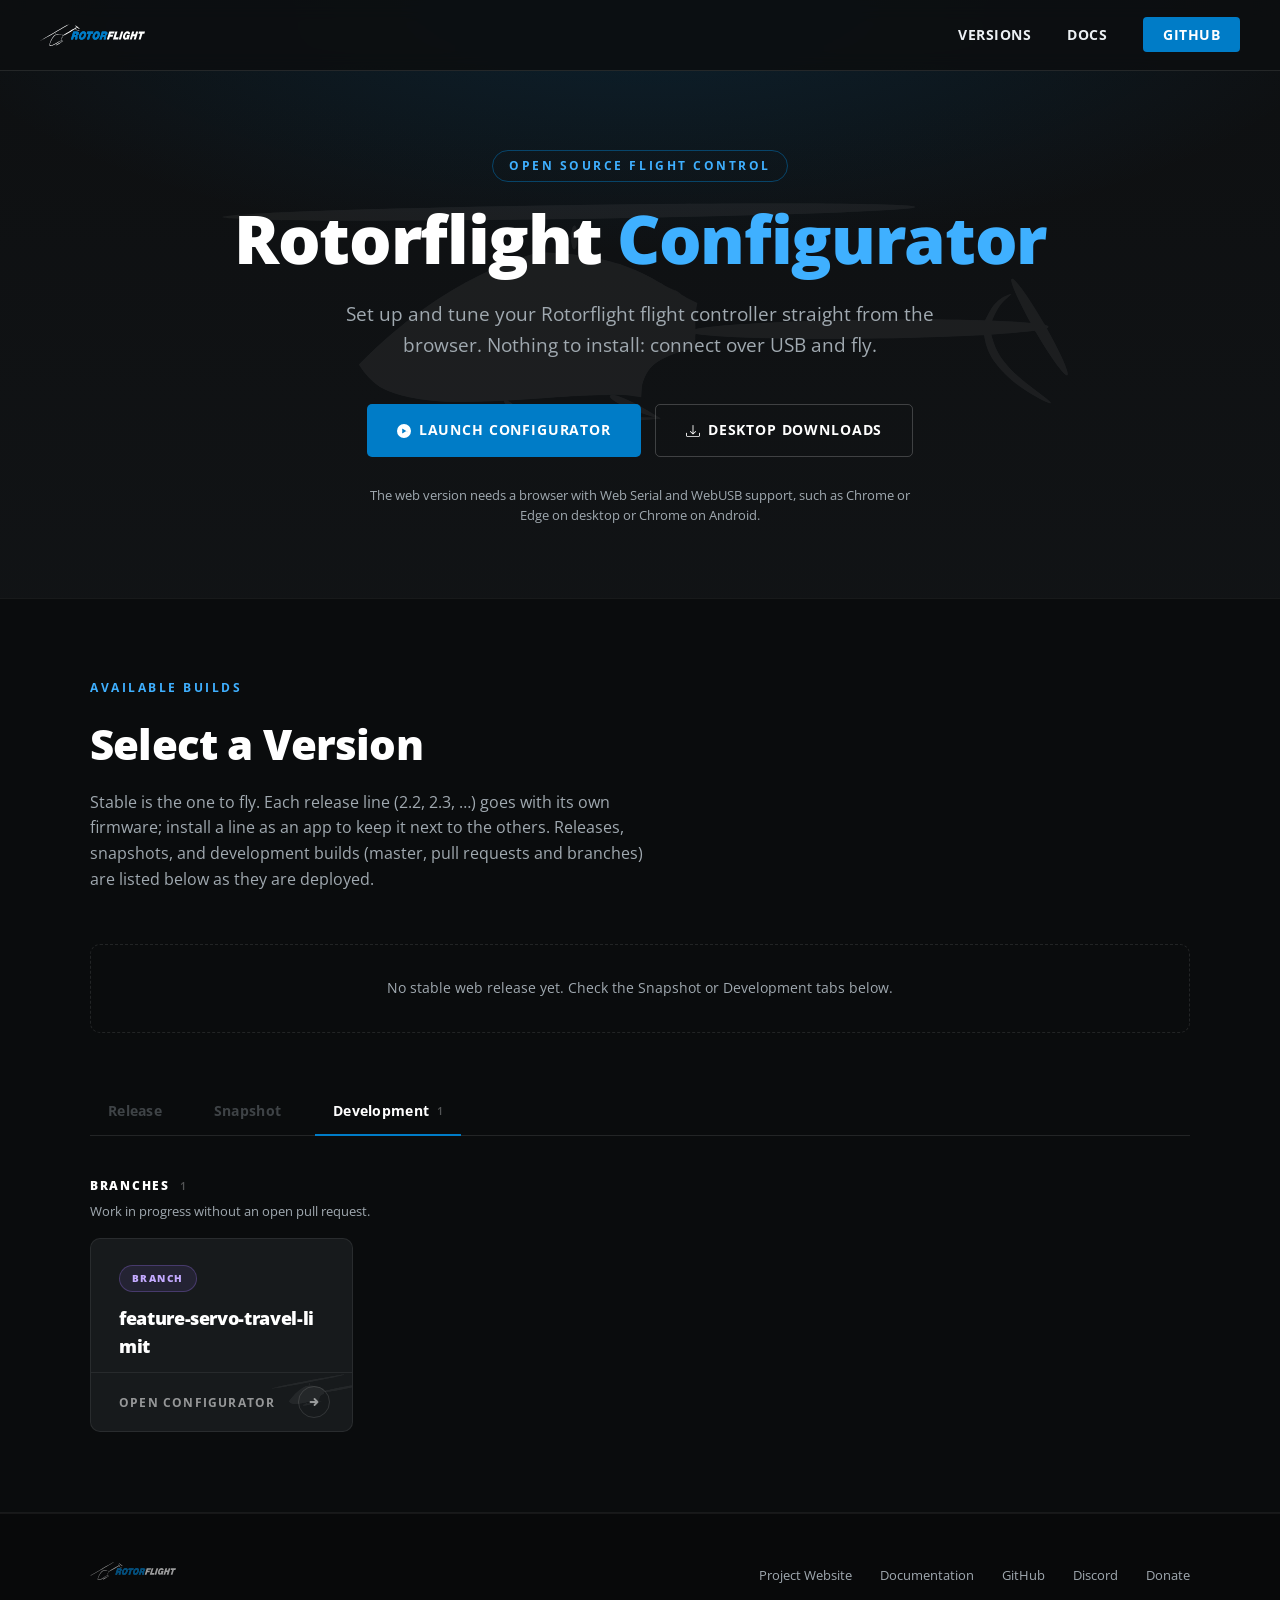
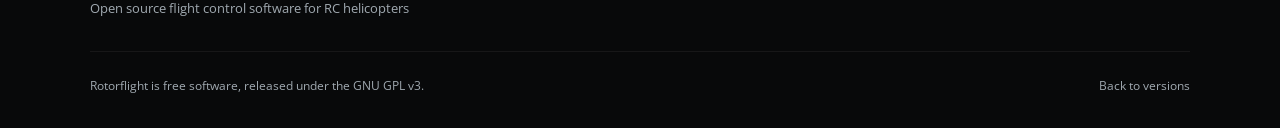
==== commit f6635e07: "cleanup: remove deployment for deleted branch docs/versioned-help-links" ====
--- a/index.html
+++ b/index.html
@@ -362,6 +362,12 @@
       animation: pulse 2.5s infinite;
     }
 
+    .badge-line {
+      background: rgba(var(--blue-rgb), 0.1);
+      color: #7cc8ff;
+      border: 1px solid rgba(var(--blue-rgb), 0.3);
+    }
+
     .badge-release {
       background: rgba(255,255,255,0.06);
       color: #ccd3da;
@@ -709,9 +715,9 @@
     <div class="container">
       <div class="section-label">Available Builds</div>
       <h2 class="section-title">Select a Version</h2>
-      <p class="section-sub">Stable is the one to fly. Releases, snapshots, and development builds (master, pull requests and branches) are listed below as they are deployed.</p>
-
-      <!-- Pinned: Stable -->
+      <p class="section-sub">Stable is the one to fly. Each release line (2.2, 2.3, …) goes with its own firmware; install a line as an app to keep it next to the others. Releases, snapshots, and development builds (master, pull requests and branches) are listed below as they are deployed.</p>
+
+      <!-- Pinned: Stable and the release lines -->
       <div class="pinned-row" id="pinned-row"></div>
 
       <div class="version-tabs" id="version-tabs" role="tablist">
@@ -784,6 +790,7 @@
     //   "entries": [
     //     { "type": "stable",   "name": "Latest Stable", "path": "./latest/",          "notes": "Recommended for all users" },
     //     { "type": "master",   "name": "master",        "path": "./master/",          "notes": "Latest development build" },
+    //     { "type": "line",     "name": "2.3",           "path": "./v2.3/",            "notes": "Follows every 2.3.x release. ..." },
     //     { "type": "release",  "name": "0.0.9",         "path": "./release/0.0.9/" },
     //     { "type": "snapshot", "name": "0.0.9",         "path": "./snapshot/0.0.9/" },
     //     { "type": "branch",   "name": "feature-xyz",   "path": "./feature-xyz/",
@@ -795,7 +802,7 @@
     // Optional per-entry fields: "tag", "date", "notes", and for branch and
     // PR builds "branch", "number", "title", "url" and "draft". A branch
     // only has "number" etc. while it has an open PR.
-    // Only "stable" is pinned above the tabs. Master is only "current" for
+    // Only "stable" and the release lines are pinned above the tabs. Master is only "current" for
     // developers, so it sits in the Development tab, which splits into
     // Master, Pull Requests (PR previews, and branches with an open PR) and
     // Branches (no PR yet).
@@ -807,8 +814,8 @@
     const ICON_PR     = `<svg width="12" height="12" viewBox="0 0 16 16" fill="currentColor" opacity=".45" aria-hidden="true"><path d="M1.5 3.25a2.25 2.25 0 1 1 3 2.122v5.256a2.251 2.251 0 1 1-1.5 0V5.372A2.25 2.25 0 0 1 1.5 3.25zm5.677-.177L9.573.677A.25.25 0 0 1 10 .854V2.5h1A2.5 2.5 0 0 1 13.5 5v5.628a2.251 2.251 0 1 1-1.5 0V5a1 1 0 0 0-1-1h-1v1.646a.25.25 0 0 1-.427.177L7.177 3.427a.25.25 0 0 1 0-.354z"/></svg>`;
     const ICON_BRANCH = `<svg width="12" height="12" viewBox="0 0 16 16" fill="currentColor" opacity=".45" aria-hidden="true"><path d="M11.75 2.5a.75.75 0 1 0 0 1.5.75.75 0 0 0 0-1.5zm-2.25.75a2.25 2.25 0 1 1 3 2.122V6A2.5 2.5 0 0 1 10 8.5H6a1 1 0 0 0-1 1v1.128a2.251 2.251 0 1 1-1.5 0V5.372a2.25 2.25 0 1 1 1.5 0v1.836A2.493 2.493 0 0 1 6 7h4a1 1 0 0 0 1-1v-.628A2.25 2.25 0 0 1 9.5 3.25zM4.25 12a.75.75 0 1 0 0 1.5.75.75 0 0 0 0-1.5zM3.5 3.25a.75.75 0 1 1 1.5 0 .75.75 0 0 1-1.5 0z"/></svg>`;
 
-    const BADGE_CLASS = { stable: 'badge-stable', master: 'badge-master', release: 'badge-release', snapshot: 'badge-snapshot', branch: 'badge-branch', pr: 'badge-pr' };
-    const BADGE_LABEL = { stable: 'Stable', master: 'Master', release: 'Release', snapshot: 'Snapshot', branch: 'Branch', pr: 'Pull Request' };
+    const BADGE_CLASS = { stable: 'badge-stable', line: 'badge-line', master: 'badge-master', release: 'badge-release', snapshot: 'badge-snapshot', branch: 'badge-branch', pr: 'badge-pr' };
+    const BADGE_LABEL = { stable: 'Stable', line: 'Release line', master: 'Master', release: 'Release', snapshot: 'Snapshot', branch: 'Branch', pr: 'Pull Request' };
 
     // PR titles and branch names come from contributors; never trust them as HTML.
     const esc = (s) => String(s).replace(/[&<>"']/g, (c) => ({ '&': '&amp;', '<': '&lt;', '>': '&gt;', '"': '&quot;', "'": '&#39;' }[c]));
@@ -907,7 +914,7 @@
         }
       } catch { /* use fallback */ }
 
-      const pinned = entries.filter((e) => e.type === 'stable');
+      const pinned = entries.filter((e) => e.type === 'stable' || e.type === 'line');
       pinned.forEach((e) => pinnedRow.appendChild(makeCard(e)));
       if (!pinned.length) {
         pinnedRow.innerHTML = '<div class="versions-empty">No stable web release yet. Check the Snapshot or Development tabs below.</div>';
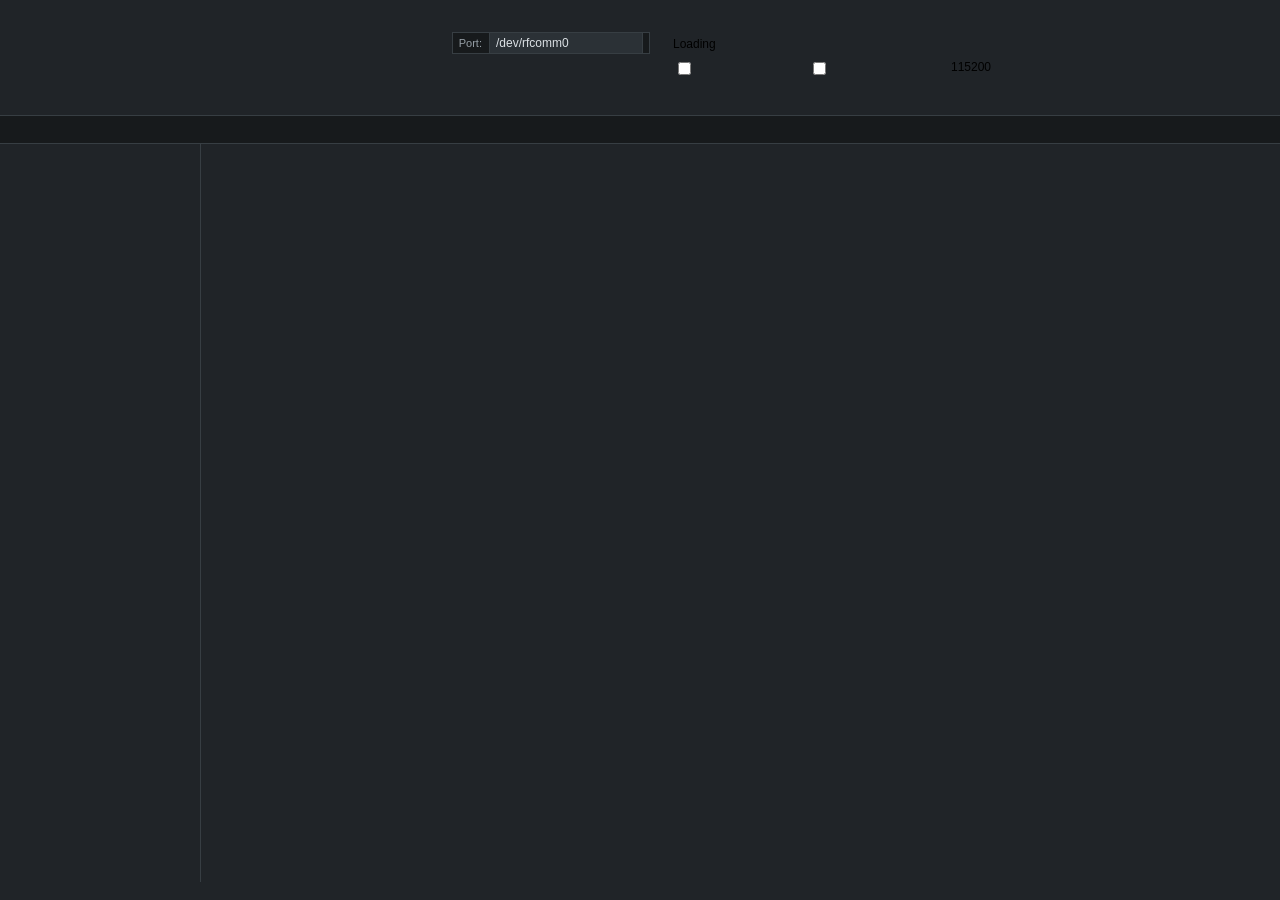
==== commit 1e298080: "Merge remote-tracking branch 'upstream/master'" ====
--- a/index.html
+++ b/index.html
@@ -1,967 +1,350 @@
 <!DOCTYPE html>
-<html lang="en">
+<html translate="no">
 <head>
-  <meta charset="UTF-8">
-  <meta name="viewport" content="width=device-width, initial-scale=1.0">
-  <title>Rotorflight Configurator</title>
-  <meta name="description" content="Rotorflight Configurator — Open source flight control configuration for RC helicopters, in your browser.">
-  <meta name="theme-color" content="#0e1012">
-  <link rel="icon" type="image/png" href="logos/rf_icon.png">
-  <link rel="preconnect" href="https://fonts.googleapis.com">
-  <link rel="preconnect" href="https://fonts.gstatic.com" crossorigin>
-  <link rel="stylesheet" href="https://fonts.googleapis.com/css2?family=Open+Sans:wght@400;600;700;800&display=swap">
-  <style>
-    /* ── Reset & Base ─────────────────────────────────────────── */
-    *, *::before, *::after { box-sizing: border-box; margin: 0; padding: 0; }
-
-    /* Same hues as the configurator's own palette (src/css/app.css):
-       accent hue 203 (Rotorflight blue, #007cc7), neutrals hue 208. */
-    :root {
-      --blue:        #007cc7;
-      --blue-dark:   #005f99;
-      --blue-light:  #3fb0ff;
-      --blue-rgb:    0, 124, 199;
-      --bg:          hsl(208, 12%, 6%);
-      --bg-deep:     hsl(208, 12%, 4.5%);
-      --bg-footer:   hsl(208, 12%, 3.5%);
-      --bg-card:     hsl(208, 10%, 10%);
-      --text:        #ffffff;
-      --text-muted:  hsl(208, 9%, 66%);
-      --font: 'Open Sans', -apple-system, BlinkMacSystemFont, 'Segoe UI', Roboto, Oxygen, Ubuntu, Cantarell, sans-serif;
-    }
-
-    html { scroll-behavior: smooth; }
-
-    body {
-      font-family: var(--font);
-      background: var(--bg);
-      color: var(--text);
-      line-height: 1.6;
-      min-height: 100vh;
-    }
-
-    a { color: inherit; text-decoration: none; }
-
-    /* ── Navigation ───────────────────────────────────────────── */
-    nav {
-      position: fixed;
-      top: 0;
-      left: 0;
-      right: 0;
-      z-index: 100;
-      display: flex;
-      align-items: center;
-      justify-content: space-between;
-      padding: 15px 40px;
-      height: 71px;
-      background: hsla(208, 12%, 6%, 0.92);
-      backdrop-filter: blur(10px);
-      border-bottom: 1px solid rgba(255, 255, 255, 0.1);
-    }
-
-    .nav-logo { display: flex; align-items: center; }
-
-    .nav-logo img {
-      height: 22px;
-      width: auto;
-    }
-
-    .nav-links {
-      display: flex;
-      align-items: center;
-      gap: 36px;
-      list-style: none;
-    }
-
-    .nav-links a {
-      font-size: 0.85rem;
-      font-weight: 700;
-      letter-spacing: 0.5px;
-      text-transform: uppercase;
-      color: rgb(236, 240, 244);
-      transition: color 0.2s;
-    }
-
-    .nav-links a:hover { color: var(--blue-light); }
-
-    .nav-cta {
-      background: var(--blue);
-      color: #fff !important;
-      padding: 8px 20px;
-      border-radius: 4px;
-      transition: background 0.2s !important;
-    }
-
-    .nav-cta:hover { background: var(--blue-dark) !important; }
-
-    /* ── Hero ─────────────────────────────────────────────────── */
-    .hero {
-      position: relative;
-      display: flex;
-      flex-direction: column;
-      align-items: center;
-      justify-content: center;
-      text-align: center;
-      padding: 150px 24px 72px;
-      overflow: hidden;
-    }
-
-    .hero-bg {
-      position: absolute;
-      inset: 0;
-      background:
-        radial-gradient(ellipse 80% 60% at 50% 0%, rgba(var(--blue-rgb), 0.16) 0%, transparent 70%),
-        linear-gradient(180deg, var(--bg) 0%, hsl(208, 12%, 7.5%) 100%);
-      z-index: 0;
-    }
-
-    .hero-heli-bg {
-      position: absolute;
-      inset: 0;
-      display: flex;
-      align-items: center;
-      justify-content: center;
-      /* Sit behind the headline rather than the middle of the whole hero
-         (the nav-clearing top padding pushes the text below centre). */
-      padding-top: 70px;
-      opacity: 0.05;
-      pointer-events: none;
-      z-index: 0;
-    }
-    /* The heli only fills part of its SVG canvas, so it needs a large box. */
-    .hero-heli-bg img {
-      width: 80%;
-      max-width: 900px;
-      filter: brightness(0) invert(1);
-    }
-
-    /* Background layers are excluded here: a bare `.hero > *` has the same
-       specificity as `.hero-bg`, so it would win and pull them into the flow. */
-    .hero > :not(.hero-bg):not(.hero-heli-bg) { position: relative; z-index: 1; }
-
-    .hero-eyebrow {
-      font-size: 0.72rem;
-      font-weight: 700;
-      letter-spacing: 0.22em;
-      text-transform: uppercase;
-      color: var(--blue-light);
-      margin-bottom: 20px;
-      padding: 6px 16px;
-      border: 1px solid rgba(var(--blue-rgb), 0.45);
-      border-radius: 100px;
-      display: inline-block;
-    }
-
-    .hero h1 {
-      font-size: clamp(2.4rem, 6vw, 4.2rem);
-      font-weight: 800;
-      letter-spacing: -0.02em;
-      line-height: 1.08;
-      margin-bottom: 24px;
-    }
-
-    .hero h1 em {
-      font-style: normal;
-      color: var(--blue-light);
-    }
-
-    .hero-sub {
-      font-size: clamp(1rem, 2.5vw, 1.2rem);
-      color: var(--text-muted);
-      max-width: 600px;
-      margin-bottom: 44px;
-    }
-
-    .hero-actions {
-      display: flex;
-      gap: 14px;
-      flex-wrap: wrap;
-      justify-content: center;
-    }
-
-    .hero-note {
-      margin-top: 28px;
-      font-size: 0.8rem;
-      color: var(--text-muted);
-      max-width: 560px;
-    }
-
-    .btn {
-      display: inline-flex;
-      align-items: center;
-      gap: 8px;
-      padding: 14px 30px;
-      border-radius: 5px;
-      font-family: inherit;
-      font-size: 0.88rem;
-      font-weight: 700;
-      letter-spacing: 0.06em;
-      text-transform: uppercase;
-      cursor: pointer;
-      transition: transform 0.2s, opacity 0.2s, background 0.2s;
-      border: none;
-    }
-
-    .btn:hover { transform: translateY(-2px); }
-
-    .btn-primary {
-      background: var(--blue);
-      color: #fff;
-    }
-
-    .btn-primary:hover { background: var(--blue-dark); }
-
-    .btn-ghost {
-      background: transparent;
-      color: var(--text);
-      border: 1px solid rgba(255,255,255,0.2);
-    }
-
-    .btn-ghost:hover { border-color: rgba(255,255,255,0.5); background: rgba(255,255,255,0.04); }
-
-    /* ── Section Layout ───────────────────────────────────────── */
-    section { padding: 80px 24px; }
-
-    .container {
-      max-width: 1100px;
-      margin: 0 auto;
-    }
-
-    .section-label {
-      font-size: 0.72rem;
-      font-weight: 700;
-      letter-spacing: 0.22em;
-      text-transform: uppercase;
-      color: var(--blue-light);
-      margin-bottom: 14px;
-    }
-
-    .section-title {
-      font-size: clamp(1.6rem, 4vw, 2.6rem);
-      font-weight: 800;
-      letter-spacing: -0.02em;
-      margin-bottom: 12px;
-    }
-
-    .section-sub {
-      color: var(--text-muted);
-      max-width: 560px;
-      margin-bottom: 52px;
-    }
-
-    /* ── Version Cards ────────────────────────────────────────── */
-    #versions {
-      background: var(--bg-deep);
-      border-top: 1px solid rgba(255,255,255,0.06);
-      border-bottom: 1px solid rgba(255,255,255,0.06);
-    }
-
-    /* Pinned top row: Stable only */
-    .pinned-row {
-      display: grid;
-      grid-template-columns: repeat(auto-fill, minmax(340px, 1fr));
-      gap: 20px;
-      margin-bottom: 56px;
-    }
-
-    .versions-grid {
-      display: grid;
-      grid-template-columns: repeat(auto-fill, minmax(260px, 1fr));
-      gap: 16px;
-    }
-
-    .versions-empty {
-      grid-column: 1 / -1;
-      padding: 32px;
-      text-align: center;
-      color: var(--text-muted);
-      font-size: 0.88rem;
-      border: 1px dashed rgba(255,255,255,0.1);
-      border-radius: 10px;
-    }
-
-    /* Card base */
-    .version-card {
-      background: var(--bg-card);
-      border: 1px solid rgba(255,255,255,0.08);
-      border-radius: 10px;
-      padding: 26px 28px;
-      display: flex;
-      flex-direction: column;
-      gap: 12px;
-      transition: border-color 0.25s, transform 0.25s, box-shadow 0.25s;
-      position: relative;
-      overflow: hidden;
-    }
-
-    .version-card:hover {
-      border-color: rgba(var(--blue-rgb), 0.55);
-      transform: translateY(-3px);
-      box-shadow: 0 16px 48px rgba(0,0,0,0.45);
-    }
-
-    /* Pinned card variant — larger */
-    .pinned-row .version-card {
-      padding: 32px 34px;
-      gap: 16px;
-    }
-
-    .version-card.featured {
-      border-color: rgba(var(--blue-rgb), 0.4);
-      background: linear-gradient(140deg, hsl(203, 60%, 11%) 0%, var(--bg-card) 55%);
-    }
-
-    .version-card.featured::before {
-      content: '';
-      position: absolute;
-      top: 0; left: 0; right: 0;
-      height: 2px;
-      background: linear-gradient(90deg, var(--blue), var(--blue-light), var(--blue));
-    }
-
-    /* Badges */
-    .version-badge {
-      display: inline-flex;
-      align-items: center;
-      gap: 6px;
-      font-size: 0.65rem;
-      font-weight: 800;
-      letter-spacing: 0.14em;
-      text-transform: uppercase;
-      padding: 4px 12px;
-      border-radius: 100px;
-      align-self: flex-start;
-    }
-
-    .badge-stable {
-      background: rgba(var(--blue-rgb), 0.2);
-      color: #7cc8ff;
-      border: 1px solid rgba(var(--blue-rgb), 0.5);
-    }
-    .badge-stable::before {
-      content: '';
-      width: 6px; height: 6px;
-      border-radius: 50%;
-      background: var(--blue-light);
-      box-shadow: 0 0 6px var(--blue-light);
-      animation: pulse 2s infinite;
-    }
-
-    /* Master is the dev tip: green so it can't be mistaken for Stable. */
-    .badge-master {
-      background: rgba(72, 199, 142, 0.12);
-      color: #7ee2b0;
-      border: 1px solid rgba(72, 199, 142, 0.3);
-    }
-    .badge-master::before {
-      content: '';
-      width: 6px; height: 6px;
-      border-radius: 50%;
-      background: #7ee2b0;
-      box-shadow: 0 0 6px rgba(72, 199, 142, 0.6);
-      animation: pulse 2.5s infinite;
-    }
-
-    .badge-line {
-      background: rgba(var(--blue-rgb), 0.1);
-      color: #7cc8ff;
-      border: 1px solid rgba(var(--blue-rgb), 0.3);
-    }
-
-    .badge-release {
-      background: rgba(255,255,255,0.06);
-      color: #ccd3da;
-      border: 1px solid rgba(255,255,255,0.14);
-    }
-
-    .badge-snapshot {
-      background: rgba(255, 170, 0, 0.12);
-      color: #ffb84d;
-      border: 1px solid rgba(255, 170, 0, 0.3);
-    }
-
-    .badge-branch, .badge-pr {
-      background: rgba(160, 119, 255, 0.1);
-      color: #c4aaff;
-      border: 1px solid rgba(160, 119, 255, 0.28);
-    }
-
-    .badge-draft {
-      background: rgba(255,255,255,0.04);
-      color: var(--text-muted);
-      border: 1px dashed rgba(255,255,255,0.2);
-    }
-
-    .badge-row {
-      display: flex;
-      flex-wrap: wrap;
-      gap: 6px;
-    }
-
-    /* ── Development tab sub-groups ───────────────────────────── */
-    .dev-group + .dev-group { margin-top: 40px; }
-
-    .dev-group-title {
-      display: flex;
-      align-items: baseline;
-      gap: 10px;
-      font-size: 0.78rem;
-      font-weight: 800;
-      letter-spacing: 0.14em;
-      text-transform: uppercase;
-      color: var(--text);
-      margin-bottom: 6px;
-    }
-
-    .dev-group-sub {
-      font-size: 0.82rem;
-      color: var(--text-muted);
-      margin-bottom: 16px;
-    }
-
-    /* ── Version tabs ─────────────────────────────────────────── */
-    .version-tabs {
-      display: flex;
-      gap: 8px;
-      margin-bottom: 28px;
-      border-bottom: 1px solid rgba(255,255,255,0.1);
-      flex-wrap: wrap;
-    }
-
-    .version-tab {
-      appearance: none;
-      background: none;
-      border: none;
-      color: var(--text-muted);
-      font: inherit;
-      font-weight: 700;
-      font-size: 0.85rem;
-      letter-spacing: 0.02em;
-      padding: 10px 18px 12px;
-      cursor: pointer;
-      display: flex;
-      align-items: center;
-      gap: 8px;
-      border-bottom: 2px solid transparent;
-      transform: translateY(1px);
-      transition: color 0.15s, border-color 0.15s;
-    }
-
-    .version-tab:hover { color: var(--text); }
-
-    .version-tab.active {
-      color: var(--text);
-      border-bottom-color: var(--blue);
-    }
-
-    .category-count {
-      font-size: 0.7rem;
-      font-weight: 600;
-      color: rgba(255,255,255,0.3);
-    }
-
-    .version-tab:disabled {
-      opacity: 0.35;
-      cursor: default;
-    }
-
-    .version-tab:disabled:hover { color: var(--text-muted); }
-
-    .tab-panel { display: none; }
-    .tab-panel.active { display: block; }
-
-    @keyframes pulse {
-      0%, 100% { opacity: 1; }
-      50% { opacity: 0.35; }
-    }
-
-    .version-name {
-      font-size: 1.45rem;
-      font-weight: 800;
-      letter-spacing: -0.02em;
-      word-break: break-all;
-    }
-    .versions-grid .version-name { font-size: 1.1rem; }
-    /* PR titles: wrap between words rather than mid-word. */
-    .versions-grid .version-name.is-title {
-      word-break: normal;
-      overflow-wrap: anywhere;
-      line-height: 1.3;
-    }
-
-    .version-meta {
-      font-size: 0.8rem;
-      color: var(--text-muted);
-      display: flex;
-      flex-direction: column;
-      gap: 5px;
-    }
-    .version-meta span {
-      display: flex;
-      align-items: center;
-      gap: 7px;
-    }
-    .version-meta a {
-      color: inherit;
-      text-decoration: none;
-    }
-    .version-meta a:hover {
-      color: var(--text);
-      text-decoration: underline;
-    }
-    .version-meta .is-branch {
-      font-family: ui-monospace, SFMono-Regular, Menlo, Consolas, monospace;
-      word-break: break-all;
-    }
-
-    /* ── Card launch bar ──────────────────────────────────────── */
-    .card-launch {
-      display: flex;
-      align-items: center;
-      justify-content: space-between;
-      /* bleed to card edges */
-      margin: auto -28px -26px;
-      padding: 13px 22px 13px 28px;
-      border-top: 1px solid rgba(255,255,255,0.07);
-      color: rgba(255,255,255,0.55);
-      font-size: 0.75rem;
-      font-weight: 700;
-      letter-spacing: 0.1em;
-      text-transform: uppercase;
-      border-radius: 0 0 10px 10px;
-      transition: background 0.22s, color 0.22s, border-color 0.22s;
-      flex-shrink: 0;
-    }
-    .pinned-row .card-launch { margin: auto -34px -32px; padding-left: 34px; }
-    .card-launch:hover {
-      background: rgba(255,255,255,0.05);
-      color: rgba(255,255,255,0.92);
-    }
-    .card-launch-icon {
-      width: 32px;
-      height: 32px;
-      border-radius: 50%;
-      border: 1px solid rgba(255,255,255,0.12);
-      display: flex;
-      align-items: center;
-      justify-content: center;
-      flex-shrink: 0;
-      transition: border-color 0.22s, background 0.22s, transform 0.22s;
-    }
-    .card-launch:hover .card-launch-icon {
-      border-color: rgba(255,255,255,0.35);
-      transform: translateX(3px);
-    }
-    /* Featured variant */
-    .version-card.featured .card-launch {
-      border-top-color: rgba(var(--blue-rgb), 0.3);
-      color: #8fcfff;
-    }
-    .version-card.featured .card-launch:hover {
-      background: rgba(var(--blue-rgb), 0.14);
-      color: #fff;
-    }
-    .version-card.featured .card-launch .card-launch-icon {
-      border-color: rgba(var(--blue-rgb), 0.45);
-    }
-    .version-card.featured .card-launch:hover .card-launch-icon {
-      background: rgba(var(--blue-rgb), 0.25);
-      border-color: rgba(var(--blue-rgb), 0.7);
-    }
-
-    /* Card icon decoration */
-    .version-card-icon {
-      position: absolute;
-      bottom: -10px;
-      right: -14px;
-      width: 96px;
-      height: 96px;
-      opacity: 0.06;
-      pointer-events: none;
-      filter: brightness(0) invert(1);
-      transform: rotate(-10deg);
-      transition: opacity 0.3s, transform 0.3s;
-    }
-    .version-card:hover .version-card-icon {
-      opacity: 0.1;
-      transform: rotate(-8deg) scale(1.05);
-    }
-    .version-card.featured .version-card-icon { opacity: 0.09; }
-    .version-card.featured:hover .version-card-icon { opacity: 0.14; }
-
-    /* ── Footer ───────────────────────────────────────────────── */
-    footer {
-      background: var(--bg-footer);
-      border-top: 1px solid rgba(255,255,255,0.06);
-      padding: 48px 24px 32px;
-    }
-
-    .footer-inner {
-      max-width: 1100px;
-      margin: 0 auto;
-      display: flex;
-      flex-direction: column;
-      gap: 32px;
-    }
-
-    .footer-top {
-      display: flex;
-      justify-content: space-between;
-      align-items: flex-start;
-      flex-wrap: wrap;
-      gap: 24px;
-    }
-
-    .footer-logo img {
-      height: 18px;
-      width: auto;
-      opacity: 0.6;
-      transition: opacity 0.2s;
-    }
-    .footer-logo:hover img { opacity: 0.95; }
-
-    .footer-tagline {
-      font-size: 0.82rem;
-      color: var(--text-muted);
-      margin-top: 10px;
-    }
-
-    .footer-links {
-      display: flex;
-      gap: 28px;
-      list-style: none;
-      flex-wrap: wrap;
-    }
-
-    .footer-links a {
-      font-size: 0.82rem;
-      color: var(--text-muted);
-      transition: color 0.2s;
-    }
-
-    .footer-links a:hover { color: var(--text); }
-
-    .footer-bottom {
-      padding-top: 24px;
-      border-top: 1px solid rgba(255,255,255,0.06);
-      display: flex;
-      justify-content: space-between;
-      align-items: center;
-      flex-wrap: wrap;
-      gap: 12px;
-      font-size: 0.78rem;
-      color: var(--text-muted);
-    }
-
-    /* ── Responsive ───────────────────────────────────────────── */
-    @media (max-width: 768px) {
-      nav { padding: 15px 16px; }
-      .nav-links { gap: 16px; }
-      .nav-links li:not(:last-child) { display: none; }
-      .hero { padding: 110px 16px 60px; }
-      .hero-heli-bg { padding-top: 60px; }
-      .hero-heli-bg img { width: 130%; max-width: none; }
-      section { padding: 60px 16px; }
-      .pinned-row, .versions-grid { grid-template-columns: 1fr; }
-      .footer-top { flex-direction: column; }
-    }
-
-    @media (prefers-reduced-motion: reduce) {
-      html { scroll-behavior: auto; }
-      *, *::before, *::after { animation: none !important; transition: none !important; }
-    }
-  </style>
+    <meta http-equiv="Content-Type" content="text/html; charset=utf-8"/>
+    <meta name="viewport" content="width=device-width, initial-scale=1, shrink-to-fit=no">
+    <meta name="theme-color" content="#121517">
+    <meta name="mobile-web-app-capable" content="yes">
+    <meta name="apple-mobile-web-app-capable" content="yes">
+    <meta name="apple-mobile-web-app-title" content="Rotorflight">
+    <meta name="author" content="cTn"/>
+    <link rel="manifest" href="./manifest.webmanifest">
+    <link rel="icon" type="image/png" sizes="192x192" href="/images/favicon/favicon-192.png"/>
+    <link rel="icon" type="image/png" sizes="512x512" href="/images/favicon/favicon-512.png"/>
+    <link rel="apple-touch-icon" href="/images/favicon/apple-touch-icon.png"/>
+    <link type="text/css" rel="stylesheet" href="/node_modules/jbox/dist/jBox.min.css"/>
+    <link type="text/css" rel="stylesheet" href="/libraries/flightindicators.css"/>
+    <link type="text/css" rel="stylesheet" href="/src/css/main.css" media="all"/>
+    <link type="text/css" rel="stylesheet" href="/src/css/tabs/static_tab.css" media="all"/>
+    <link type="text/css" rel="stylesheet" href="/opensans_webfontkit/fonts.css" media="all"/>
+    <link type="text/css" rel="stylesheet" href="/src/css/dropdown-lists/css/style_lists.css" media="all"/>
+    <link type="text/css" rel="stylesheet" href="/node_modules/switchery-latest/dist/switchery.min.css" media="all"/>
+    <link type="text/css" rel="stylesheet" href="/src/css/switchery_custom.css" media="all"/>
+    <link type="text/css" rel="stylesheet" href="/fontawesome/css/all.min.css" media="all"/>
+    <link type="text/css" rel="stylesheet" href="/src/css/select2_custom.css" media="all"/>
+    <link type="text/css" rel="stylesheet" href="/node_modules/select2/dist/css/select2.min.css" media="all"/>
+
+    <link type="text/css" rel="stylesheet" href="/src/css/dark-theme.css" media="all" />
+
+    <script type="module" src="/src/js/main.svelte.js"></script>
+    <script type="text/javascript" src="/node_modules/lru_map/lru.js"></script>
+    <script type="text/javascript" src="/node_modules/jquery/dist/jquery.min.js"></script>
+    <script type="text/javascript" src="/node_modules/jbox/dist/jBox.min.js"></script>
+    <script type="text/javascript" src="/node_modules/jquery-ui-npm/jquery-ui.min.js"></script>
+    <script type="text/javascript" src="/libraries/jquery.flightindicators.js"></script>
+    <script type="text/javascript" src="/node_modules/switchery-latest/dist/switchery.min.js"></script>
+    <script type="text/javascript" src="/libraries/jquery.ba-throttle-debounce.min.js"></script>
+    <script type="text/javascript" src="/node_modules/jquery-textcomplete/dist/jquery.textcomplete.min.js"></script>
+    <script type="text/javascript" src="/node_modules/jquery-touchswipe/jquery.touchSwipe.min.js"></script>
+    <script type="text/javascript" src="/node_modules/select2/dist/js/select2.min.js"></script>
+
+    <title></title>
 </head>
+
 <body>
-
-  <!-- ── Navigation ──────────────────────────────────────────── -->
-  <nav>
-    <a href="#" class="nav-logo">
-      <img src="logos/rf_logo.svg" alt="Rotorflight">
-    </a>
-    <ul class="nav-links">
-      <li><a href="#versions">Versions</a></li>
-      <li><a href="https://www.rotorflight.org/docs" target="_blank" rel="noopener">Docs</a></li>
-      <li><a href="https://github.com/rotorflight/rotorflight-configurator" target="_blank" rel="noopener" class="nav-cta">GitHub</a></li>
+<div id="main-wrapper">
+    <div id="background"></div>
+    <div id="side_menu_swipe"></div>
+    <div class="headerbar">
+        <div id="menu_btn">
+            <em class="fas fa-bars"></em>
+        </div>
+        <div id="logo-desktop"></div>
+        <div id="port-picker">
+            <div id="port-override-option">
+                <label for="port-override">
+                    <span i18n="portOverrideText">Port:</span>
+                    <input id="port-override" type="text" value="/dev/rfcomm0"/>
+                </label>
+            </div>
+            <div id="firmware-virtual-option">
+                <div class="dropdown dropdown-dark">
+                    <select id="firmware-version-dropdown" class="dropdown-select" i18n_title="virtualMSPVersion"></select>
+                </div>
+            </div>
+            <div id="portsinput">
+                <div class="dropdown dropdown-dark">
+                    <select class="dropdown-select" id="port" i18n_title="firmwareFlasherManualPort">
+                        <option value="loading" i18n="serialPortLoading">Loading</option>
+                        <!-- port list gets generated here -->
+                    </select>
+                </div>
+                <div id="auto-connect-and-baud">
+                    <div id="auto-connect-switch">
+                        <label>
+                            <input class="auto_connect togglesmall" type="checkbox"/>
+                            <span class="auto_connect" i18n="autoConnect"></span>
+                        </label>
+                    </div>
+                    <div id="baudselect">
+                        <div class="dropdown dropdown-dark">
+                            <select class="dropdown-select" id="baud" i18n_title="firmwareFlasherBaudRate">
+                                <option value="1000000">1000000</option>
+                                <option value="500000">500000</option>
+                                <option value="250000">250000</option>
+                                <option value="115200" selected="selected">115200</option>
+                                <option value="57600">57600</option>
+                                <option value="38400">38400</option>
+                                <option value="28800">28800</option>
+                                <option value="19200">19200</option>
+                                <option value="14400">14400</option>
+                                <option value="9600">9600</option>
+                                <option value="4800">4800</option>
+                                <option value="2400">2400</option>
+                                <option value="1200">1200</option>
+                            </select>
+                        </div>
+                    </div>
+                    <div id="show-all-ports-switch">
+                        <label>
+                            <input class="show_all_ports togglesmall" type="checkbox"/>
+                            <span class="show_all_ports" i18n="showAllPorts"></span>
+                        </label>
+                    </div>
+                </div>
+            </div>
+        </div>
+        <div class="header-wrapper">
+            <div id="quad-status_wrapper">
+                <div class="battery-icon">
+                    <div class="quad-status-contents">
+                        <div class="battery-status"></div>
+                    </div>
+                </div>
+                <div id="battery-legend"></div>
+                <div class="bottomStatusIcons">
+                    <div class="armedicon cf_tip" i18n_title="mainHelpArmed"></div>
+                    <div class="failsafeicon cf_tip" i18n_title="mainHelpFailsafe"></div>
+                    <div class="linkicon cf_tip" i18n_title="mainHelpLink"></div>
+                </div>
+            </div>
+            <div id="sensor-status" class="sensor_state mode-connected">
+                <ul>
+                    <li class="gyro" i18n_title="sensorStatusGyro">
+                        <div class="gyroicon" i18n="sensorStatusGyroShort"></div>
+                    </li>
+                    <li class="accel" i18n_title="sensorStatusAccel">
+                        <div class="accicon" i18n="sensorStatusAccelShort"></div>
+                    </li>
+                    <li class="mag" i18n_title="sensorStatusMag">
+                        <div class="magicon" i18n="sensorStatusMagShort"></div>
+                    </li>
+                    <li class="baro" i18n_title="sensorStatusBaro">
+                        <div class="baroicon" i18n="sensorStatusBaroShort"></div>
+                    </li>
+                    <li class="gps" i18n_title="sensorStatusGPS">
+                        <div class="gpsicon" i18n="sensorStatusGPSShort"></div>
+                    </li>
+                </ul>
+            </div>
+            <div id="dataflash_wrapper_global">
+                <div class="noflash_global" align="center" i18n="sensorDataFlashNotFound"></div>
+                <ul class="dataflash-contents_global">
+                    <li class="dataflash-free_global">
+                        <div class="legend" i18n="sensorDataFlashFreeSpace"></div>
+                    </li>
+                </ul>
+                <div id="expert-mode">
+                    <label>
+                        <input name="expertModeCheckbox" class="togglesmall" type="checkbox"/>
+                        <span i18n="expertMode"></span>
+                    </label>
+                </div>
+            </div>
+        </div>
+        <div id="header_btns">
+            <div class="open_firmware_flasher" id="flashbutton">
+                <div class="firmware_b">
+                    <a class="flash disabled" href="#"></a>
+                </div>
+                <div class="flash_state" i18n="flashTab"></div>
+            </div>
+            <div class="connect_controls" id="connectbutton">
+                <div class="connect_b">
+                    <a class="connect disabled" href="#"></a>
+                </div>
+                <div class="connect_state" i18n="connect"></div>
+            </div>
+        </div>
+        <div id="reveal_btn">
+            <em class="fas fa-ellipsis-v"></em>
+        </div>
+    </div>
+    <div id="log">
+        <div class="logswitch">
+            <a href="#" id="showlog" i18n="logActionShow"></a>
+        </div>
+        <div id="scrollicon"></div>
+        <div class="wrapper"></div>
+    </div>
+    <div id="tab-content-container">
+        <div class="tab_container">
+            <div id="logo-mobile"></div>
+            <div id="tabs">
+                <ul class="mode-disconnected">
+                    <li class="tab_landing" id="tab_landing"><a href="#" i18n="tabLanding" class="tabicon ic_welcome" i18n_title="tabLanding"></a></li>
+                    <li class="tab_help" id="tab_help"><a href="#" i18n="tabHelp" class="tabicon ic_help" i18n_title="tabHelp"></a></li>
+                    <li class="tab_options" id="tab_options"><a href="#" i18n="tabOptions" class="tabicon ic_config" i18n_title="tabOptions"></a></li>
+                    <li class="tab_privacy_policy"><a href="#" class="tabicon ic_help" i18n="tabPrivacyPolicy"></a></li>
+                    <li class="tab_firmware_flasher" id="tabFirmware"><a href="#" i18n="tabFirmwareFlasher" class="tabicon ic_flasher" i18n_title="tabFirmwareFlasher"></a></li>
+                </ul>
+                <ul class="mode-connected">
+                    <li class="tab-group-header" i18n="tabGroupSetup"></li>
+                    <li class="tab_status"><a href="#" i18n="tabStatus" class="tabicon ic_status" i18n_title="tabStatus"></a></li>
+                    <li class="tab_setup"><a href="#" i18n="tabSetup" class="tabicon ic_setup" i18n_title="tabSetup"></a></li>
+                    <li class="tab_configuration"><a href="#" i18n="tabConfiguration" class="tabicon ic_config" i18n_title="tabConfiguration"></a></li>
+                    <li class="tab_presets"><a href="#" i18n="tabPresets" class="tabicon ic_wizzard" i18n_title="tabPresets"></a></li>
+                    <li class="tab_power"><a href="#" i18n="tabPower" class="tabicon ic_power" i18n_title="tabPower"></a></li>
+                    <li class="tab_receiver"><a href="#" i18n="tabReceiver" class="tabicon ic_rx" i18n_title="tabReceiver"></a></li>
+                    <li class="tab_failsafe"><a href="#" i18n="tabFailsafe" class="tabicon ic_failsafe" i18n_title="tabFailsafe"></a></li>
+
+                    <li class="tab-group-header" i18n="tabGroupOutputs"></li>
+                    <li class="tab_mixer"><a href="#" i18n="tabMixer" class="tabicon ic_adjust" i18n_title="tabMixer"></a></li>
+                    <li class="tab_servos"><a href="#" i18n="tabServos" class="tabicon ic_servo" i18n_title="tabServos"></a></li>
+                    <li class="tab_motors"><a href="#" i18n="tabMotors" class="tabicon ic_motor" i18n_title="tabMotors"></a></li>
+                    <li class="tab_governor"><a href="#" i18n="tabGovernor" class="tabicon ic_governor" i18n_title="tabGovernor"></a></li>
+
+                    <li class="tab-group-header" i18n="tabGroupFlightTuning"></li>
+                    <li class="tab_profiles"><a href="#" i18n="tabProfiles" class="tabicon ic_pid" i18n_title="tabProfiles"></a></li>
+                    <li class="tab_rates"><a href="#" i18n="tabRates" class="tabicon ic_rates" i18n_title="tabRates"></a></li>
+                    <li class="tab_gyro"><a href="#" i18n="tabGyro" class="tabicon ic_gyro" i18n_title="tabGyro"></a></li>
+
+                    <li class="tab-group-header" i18n="tabGroupModes"></li>
+                    <li class="tab_auxiliary"><a href="#" i18n="tabAuxiliary" class="tabicon ic_modes" i18n_title="tabAuxiliary"></a></li>
+                    <li class="tab_adjustments"><a href="#" i18n="tabAdjustments" class="tabicon ic_adjust" i18n_title="tabAdjustments"></a></li>
+
+                    <li class="tab-group-header" i18n="tabGroupPeripherals"></li>
+                    <li class="tab_gps"><a href="#" i18n="tabGPS" class="tabicon ic_gps" i18n_title="tabGPS"></a></li>
+                    <li class="tab_led_strip"><a href="#" i18n="tabLedStrip" class="tabicon ic_led" i18n_title="tabLedStrip"></a></li>
+                    <li class="tab_remap_fc"><a href="#" i18n="tabRemapFC" class="tabicon ic_remap_fc" i18n_title="tabRemapFC"></a></li>
+                    <li class="tab_beepers"><a href="#" i18n="tabBeepers" class="tabicon ic_beepers" i18n_title="tabBeepers"></a></li>
+                    <li class="tab_sensors"><a href="#" i18n="tabRawSensorData" class="tabicon ic_sensors" i18n_title="tabRawSensorData"></a></li>
+                    <li class="tab_crsf_sensors"><a href="#" i18n="tabCrsfSensors" class="tabicon ic_sensors" i18n_title="tabCrsfSensors"></a></li>
+                    <li class="tab_fbus_sensors"><a href="#" i18n="tabFbusSensors" class="tabicon ic_sensors" i18n_title="tabFbusSensors"></a></li>
+                    <li class="tab_xact_servo"><a href="#" i18n="tabXactServoProgramming" class="tabicon ic_servo" i18n_title="tabXactServoProgramming"></a></li>
+                    <li class="tab_esc_programming"><a href="#" i18n="tabEscProgramming" class="tabicon ic_motor" i18n_title="tabEscProgramming"></a></li>
+
+                    <li class="tab-group-header" i18n="tabGroupDiagnostics"></li>
+                    <li class="tab_blackbox"><a href="#" i18n="tabBlackbox" class="tabicon ic_data" i18n_title="tabBlackbox"></a></li>
+                    <!-- spare icons
+                    <li class=""><a href="#"class="tabicon ic_mission">Mission (spare icon)</a></li>
+                    <li class=""><a href="#"class="tabicon ic_advanced">Advanced (spare icon)</a></li>
+                    <li class=""><a href="#"class="tabicon ic_wizzard">Wizzard (spare icon)</a></li>
+                    <li class=""><a href="#"class="tabicon ic_transponder">Transponder (spare icon)</a></li>
+                    -->
+                </ul>
+                <ul class="mode-connected mode-connected-cli">
+                    <li class="tab_cli">
+                        <a href="#" i18n="tabCLI" class="tabicon ic_cli" i18n_title="tabCLI"></a>
+                    </li>
+                </ul>
+            </div>
+            <div class="clear-both"></div>
+        </div>
+        <div id="content"></div>
+    </div>
+    <div id="status-bar"></div>
+    <div id="cache">
+        <div class="data-loading">
+            <p>Waiting for data ...</p>
+        </div>
+    </div>
+</div>
+
+<div id="zoom-box" style="display: none;">
+    <span i18n="zoomBoxText"></span>
+    <span id="zoom-percent"></span>
+</div>
+
+    <dialog class="dialogConfiguratorUpdate">
+        <h3 i18n="noticeTitle"></h3>
+        <div class="content">
+            <div class="dialogConfiguratorUpdate-content" style="margin-top: 10px"></div>
+        </div>
+        <div class="buttons">
+            <a href="#" class="dialogConfiguratorUpdate-websitebtn regular-button" i18n="configuratorUpdateWebsite"></a>
+            <a href="#" class="dialogConfiguratorUpdate-closebtn regular-button" i18n="close"></a>
+        </div>
+    </dialog>
+
+    <dialog class="dialogConnectWarning">
+        <h3 i18n="warningTitle"></h3>
+        <div class="content">
+            <div class="dialogConnectWarning-content" style="margin-top: 10px"></div>
+        </div>
+        <div class="buttons">
+            <a href="#" class="dialogConnectWarning-closebtn regular-button" i18n="close"></a>
+        </div>
+    </dialog>
+
+    <dialog id="dialogResetToCustomDefaults">
+        <h3 i18n="noticeTitle"></h3>
+        <div class="content">
+            <div id="dialogResetToCustomDefaults-content" i18n="resetToCustomDefaultsDialog"></div>
+        </div>
+        <div>
+            <span class="buttons">
+                <a href="#" id="dialogResetToCustomDefaults-acceptbtn" class="regular-button" i18n="resetToCustomDefaultsAccept"></a>
+            </span>
+            <span class="buttons">
+                <a href="#" id="dialogResetToCustomDefaults-cancelbtn" class="regular-button" i18n="cancel"></a>
+            </span>
+        </div>
+    </dialog>
+
+    <dialog id="dialogReportProblems">
+        <h3 i18n="warningTitle"></h3>
+        <div class="content">
+            <div id="dialogReportProblems-header" i18n="reportProblemsDialogHeader"></div>
+            <ul id="dialogReportProblems-list">
+                <!-- List elements added dynamically -->
+            </ul>
+            <div id="dialogReportProblems-footer" i18n="reportProblemsDialogFooter"></div>
+        </div>
+        <div>
+            <span class="buttons">
+                <a href="#" id="dialogReportProblems-closebtn" class="regular-button" i18n="close"></a>
+            </span>
+        </div>
+    </dialog>
+
+    <dialog class="dialogDynFiltersChange">
+        <h3 i18n="dialogDynFiltersChangeTitle"></h3>
+        <div class="content">
+            <div i18n="dialogDynFiltersChangeNote" style="margin-top: 10px"></div>
+
+        </div>
+        <div class="buttons">
+            <a href="#" class="dialogDynFiltersChange-confirmbtn regular-button" i18n="dialogDynFiltersConfirm"></a>
+        </div>
+    </dialog>
+
+    <ul class="hidden"> <!-- Sonar says so -->
+        <li id="dialogReportProblems-listItemTemplate" class="dialogReportProblems-listItem"></li>
     </ul>
-  </nav>
-
-  <!-- ── Hero ────────────────────────────────────────────────── -->
-  <header class="hero">
-    <div class="hero-bg"></div>
-
-    <div class="hero-heli-bg">
-      <img src="logos/rf_heli.svg" alt="">
-    </div>
-
-    <span class="hero-eyebrow">Open Source Flight Control</span>
-    <h1>Rotorflight <em>Configurator</em></h1>
-    <p class="hero-sub">Set up and tune your Rotorflight flight controller straight from the browser. Nothing to install: connect over USB and fly.</p>
-    <div class="hero-actions">
-      <a href="#versions" class="btn btn-primary">
-        <svg width="14" height="14" viewBox="0 0 16 16" fill="currentColor" aria-hidden="true"><path d="M8 0a8 8 0 1 0 0 16A8 8 0 0 0 8 0zm3.5 7.5-5 3a.5.5 0 0 1-.5-.866V6.366a.5.5 0 0 1 .5-.866l5 3a.5.5 0 0 1 0 .866z"/></svg>
-        Launch Configurator
-      </a>
-      <a href="https://github.com/rotorflight/rotorflight-configurator/releases" target="_blank" rel="noopener" class="btn btn-ghost">
-        <svg width="14" height="14" viewBox="0 0 16 16" fill="currentColor" aria-hidden="true"><path d="M.5 9.9a.5.5 0 0 1 .5.5v2.5a1 1 0 0 0 1 1h12a1 1 0 0 0 1-1v-2.5a.5.5 0 0 1 1 0v2.5a2 2 0 0 1-2 2H2a2 2 0 0 1-2-2v-2.5a.5.5 0 0 1 .5-.5z"/><path d="M7.646 11.854a.5.5 0 0 0 .708 0l3-3a.5.5 0 0 0-.708-.708L8.5 10.293V1.5a.5.5 0 0 0-1 0v8.793L5.354 8.146a.5.5 0 1 0-.708.708l3 3z"/></svg>
-        Desktop Downloads
-      </a>
-    </div>
-    <p class="hero-note">The web version needs a browser with Web Serial and WebUSB support, such as Chrome or Edge on desktop or Chrome on Android.</p>
-  </header>
-
-  <!-- ── Versions ─────────────────────────────────────────────── -->
-  <section id="versions">
-    <div class="container">
-      <div class="section-label">Available Builds</div>
-      <h2 class="section-title">Select a Version</h2>
-      <p class="section-sub">Stable is the one to fly. Each release line (2.2, 2.3, …) goes with its own firmware; install a line as an app to keep it next to the others. Releases, snapshots, and development builds (master, pull requests and branches) are listed below as they are deployed.</p>
-
-      <!-- Pinned: Stable and the release lines -->
-      <div class="pinned-row" id="pinned-row"></div>
-
-      <div class="version-tabs" id="version-tabs" role="tablist">
-        <button class="version-tab" id="tab-release" data-panel="panel-release" role="tab">
-          Release <span class="category-count" id="release-count"></span>
-        </button>
-        <button class="version-tab" id="tab-snapshot" data-panel="panel-snapshot" role="tab">
-          Snapshot <span class="category-count" id="snapshot-count"></span>
-        </button>
-        <button class="version-tab" id="tab-development" data-panel="panel-development" role="tab">
-          Development <span class="category-count" id="development-count"></span>
-        </button>
-      </div>
-
-      <div class="tab-panel" id="panel-release" role="tabpanel">
-        <div class="versions-grid" id="release-grid"></div>
-      </div>
-      <div class="tab-panel" id="panel-snapshot" role="tabpanel">
-        <div class="versions-grid" id="snapshot-grid"></div>
-      </div>
-      <div class="tab-panel" id="panel-development" role="tabpanel">
-        <div class="dev-group" id="dev-master" hidden>
-          <div class="dev-group-title">Master <span class="category-count"></span></div>
-          <p class="dev-group-sub">The latest merged development code.</p>
-          <div class="versions-grid"></div>
-        </div>
-        <div class="dev-group" id="dev-pr" hidden>
-          <div class="dev-group-title">Pull Requests <span class="category-count"></span></div>
-          <p class="dev-group-sub">Changes under review, not yet merged into master.</p>
-          <div class="versions-grid"></div>
-        </div>
-        <div class="dev-group" id="dev-branch" hidden>
-          <div class="dev-group-title">Branches <span class="category-count"></span></div>
-          <p class="dev-group-sub">Work in progress without an open pull request.</p>
-          <div class="versions-grid"></div>
-        </div>
-      </div>
-
-    </div>
-  </section>
-
-  <!-- ── Footer ───────────────────────────────────────────────── -->
-  <footer>
-    <div class="footer-inner">
-      <div class="footer-top">
-        <div>
-          <a href="https://www.rotorflight.org/" target="_blank" rel="noopener" class="footer-logo">
-            <img src="logos/rf_logo.svg" alt="Rotorflight">
-          </a>
-          <p class="footer-tagline">Open source flight control software for RC helicopters</p>
-        </div>
-        <ul class="footer-links">
-          <li><a href="https://www.rotorflight.org/" target="_blank" rel="noopener">Project Website</a></li>
-          <li><a href="https://www.rotorflight.org/docs" target="_blank" rel="noopener">Documentation</a></li>
-          <li><a href="https://github.com/rotorflight" target="_blank" rel="noopener">GitHub</a></li>
-          <li><a href="https://discord.gg/FyfMF4RwSA" target="_blank" rel="noopener">Discord</a></li>
-          <li><a href="https://www.rotorflight.org/donate" target="_blank" rel="noopener">Donate</a></li>
-        </ul>
-      </div>
-      <div class="footer-bottom">
-        <span>Rotorflight is free software, released under the GNU GPL v3.</span>
-        <a href="#versions">Back to versions</a>
-      </div>
-    </div>
-  </footer>
-
-  <script>
-    // ── versions.json schema (written by .github/scripts/generate_versions.py) ──
-    // {
-    //   "entries": [
-    //     { "type": "stable",   "name": "Latest Stable", "path": "./latest/",          "notes": "Recommended for all users" },
-    //     { "type": "master",   "name": "master",        "path": "./master/",          "notes": "Latest development build" },
-    //     { "type": "line",     "name": "2.3",           "path": "./v2.3/",            "notes": "Follows every 2.3.x release. ..." },
-    //     { "type": "release",  "name": "0.0.9",         "path": "./release/0.0.9/" },
-    //     { "type": "snapshot", "name": "0.0.9",         "path": "./snapshot/0.0.9/" },
-    //     { "type": "branch",   "name": "feature-xyz",   "path": "./feature-xyz/",
-    //       "branch": "feature/xyz", "date": "...", "number": 42, "title": "...", "url": "...", "draft": false },
-    //     { "type": "pr",       "name": "42",            "path": "./pr/42/",
-    //       "branch": "feature/xyz", "date": "...", "number": 42, "title": "...", "url": "...", "draft": false }
-    //   ]
-    // }
-    // Optional per-entry fields: "tag", "date", "notes", and for branch and
-    // PR builds "branch", "number", "title", "url" and "draft". A branch
-    // only has "number" etc. while it has an open PR.
-    // Only "stable" and the release lines are pinned above the tabs. Master is only "current" for
-    // developers, so it sits in the Development tab, which splits into
-    // Master, Pull Requests (PR previews, and branches with an open PR) and
-    // Branches (no PR yet).
-    // ─────────────────────────────────────────────────────────────
-
-    const ICON_CLOCK  = `<svg width="12" height="12" viewBox="0 0 16 16" fill="currentColor" opacity=".45" aria-hidden="true"><path d="M8 3.5a.5.5 0 0 0-1 0V9a.5.5 0 0 0 .252.434l3.5 2a.5.5 0 0 0 .496-.868L8 8.71V3.5z"/><path d="M8 16A8 8 0 1 0 8 0a8 8 0 0 0 0 16zm7-8A7 7 0 1 1 1 8a7 7 0 0 1 14 0z"/></svg>`;
-    const ICON_CAL    = `<svg width="12" height="12" viewBox="0 0 16 16" fill="currentColor" opacity=".45" aria-hidden="true"><path d="M3.5 0a.5.5 0 0 1 .5.5V1h8V.5a.5.5 0 0 1 1 0V1h1a2 2 0 0 1 2 2v11a2 2 0 0 1-2 2H2a2 2 0 0 1-2-2V3a2 2 0 0 1 2-2h1V.5a.5.5 0 0 1 .5-.5zM1 4v10a1 1 0 0 0 1 1h12a1 1 0 0 0 1-1V4H1z"/></svg>`;
-    const ICON_TAG    = `<svg width="12" height="12" viewBox="0 0 16 16" fill="currentColor" opacity=".45" aria-hidden="true"><path d="M2 1a1 1 0 0 0-1 1v4.586a1 1 0 0 0 .293.707l7 7a1 1 0 0 0 1.414 0l4.586-4.586a1 1 0 0 0 0-1.414l-7-7A1 1 0 0 0 6.586 1H2zm4 3.5a1.5 1.5 0 1 1-3 0 1.5 1.5 0 0 1 3 0z"/></svg>`;
-    const ICON_PR     = `<svg width="12" height="12" viewBox="0 0 16 16" fill="currentColor" opacity=".45" aria-hidden="true"><path d="M1.5 3.25a2.25 2.25 0 1 1 3 2.122v5.256a2.251 2.251 0 1 1-1.5 0V5.372A2.25 2.25 0 0 1 1.5 3.25zm5.677-.177L9.573.677A.25.25 0 0 1 10 .854V2.5h1A2.5 2.5 0 0 1 13.5 5v5.628a2.251 2.251 0 1 1-1.5 0V5a1 1 0 0 0-1-1h-1v1.646a.25.25 0 0 1-.427.177L7.177 3.427a.25.25 0 0 1 0-.354z"/></svg>`;
-    const ICON_BRANCH = `<svg width="12" height="12" viewBox="0 0 16 16" fill="currentColor" opacity=".45" aria-hidden="true"><path d="M11.75 2.5a.75.75 0 1 0 0 1.5.75.75 0 0 0 0-1.5zm-2.25.75a2.25 2.25 0 1 1 3 2.122V6A2.5 2.5 0 0 1 10 8.5H6a1 1 0 0 0-1 1v1.128a2.251 2.251 0 1 1-1.5 0V5.372a2.25 2.25 0 1 1 1.5 0v1.836A2.493 2.493 0 0 1 6 7h4a1 1 0 0 0 1-1v-.628A2.25 2.25 0 0 1 9.5 3.25zM4.25 12a.75.75 0 1 0 0 1.5.75.75 0 0 0 0-1.5zM3.5 3.25a.75.75 0 1 1 1.5 0 .75.75 0 0 1-1.5 0z"/></svg>`;
-
-    const BADGE_CLASS = { stable: 'badge-stable', line: 'badge-line', master: 'badge-master', release: 'badge-release', snapshot: 'badge-snapshot', branch: 'badge-branch', pr: 'badge-pr' };
-    const BADGE_LABEL = { stable: 'Stable', line: 'Release line', master: 'Master', release: 'Release', snapshot: 'Snapshot', branch: 'Branch', pr: 'Pull Request' };
-
-    // PR titles and branch names come from contributors; never trust them as HTML.
-    const esc = (s) => String(s).replace(/[&<>"']/g, (c) => ({ '&': '&amp;', '<': '&lt;', '>': '&gt;', '"': '&quot;', "'": '&#39;' }[c]));
-
-    const isPr = (e) => e.type === 'pr' || (e.type === 'branch' && Number.isInteger(e.number));
-    const prNumber = (e) => Number.isInteger(e.number) ? e.number : Number(e.name);
-
-    function fmtDate(d) {
-      if (!d) return '';
-      const date = new Date(d);
-      return isNaN(date) ? '' : date.toLocaleDateString('en-US', { year: 'numeric', month: 'short', day: 'numeric' });
-    }
-
-    function makeCard(entry) {
-      const { type, name, path, tag, date, notes, branch, title, url, draft } = entry;
-      const card = document.createElement('div');
-      const featured = type === 'stable';
-      card.className = 'version-card' + (featured ? ' featured' : '');
-
-      let badges, heading, meta = '';
-      if (isPr(entry)) {
-        badges = `<span class="version-badge badge-pr">PR #${esc(prNumber(entry))}</span>`
-          + (draft ? '<span class="version-badge badge-draft">Draft</span>' : '');
-        heading = title
-          ? `<div class="version-name is-title">${esc(title)}</div>`
-          : `<div class="version-name">${esc(branch || name)}</div>`;
-        if (branch) meta += `<span>${ICON_BRANCH} <span class="is-branch">${esc(branch)}</span></span>`;
-        if (typeof url === 'string' && url.startsWith('https://github.com/')) {
-          meta += `<span>${ICON_PR} <a href="${esc(url)}" target="_blank" rel="noopener">View pull request on GitHub</a></span>`;
-        }
-      } else {
-        badges = `<span class="version-badge ${BADGE_CLASS[type] || 'badge-release'}">${esc(BADGE_LABEL[type] || type)}</span>`;
-        heading = `<div class="version-name">${esc(type === 'branch' && branch ? branch : name)}</div>`;
-      }
-      if (tag)   meta += `<span>${ICON_TAG} ${esc(tag)}</span>`;
-      if (fmtDate(date)) meta += `<span>${ICON_CAL} Deployed ${esc(fmtDate(date))}</span>`;
-      if (notes) meta += `<span>${ICON_CLOCK} ${esc(notes)}</span>`;
-
-      card.innerHTML = `
-        <img class="version-card-icon" src="logos/rf_heli.svg" alt="" aria-hidden="true">
-        <div class="badge-row">${badges}</div>
-        ${heading}
-        ${meta ? `<div class="version-meta">${meta}</div>` : ''}
-        <a href="${esc(path)}" class="card-launch">
-          Open Configurator
-          <span class="card-launch-icon">
-            <svg width="12" height="12" viewBox="0 0 12 12" fill="none" stroke="currentColor" stroke-width="1.8" stroke-linecap="round" stroke-linejoin="round" aria-hidden="true">
-              <path d="M2.5 6h7M6.5 3l3 3-3 3"/>
-            </svg>
-          </span>
-        </a>
-      `;
-      return card;
-    }
-
-    // Splits the development builds into Master / Pull Requests / Branches.
-    // A labelled PR from one of this repo's branches has both a PR preview
-    // and a branch deploy; it gets one card, opening the preview.
-    function groupDevelopment(entries) {
-      const master = entries.filter((e) => e.type === 'master');
-      const prs = new Map();
-      for (const e of entries.filter(isPr)) {
-        const key = prNumber(e);
-        const seen = prs.get(key);
-        if (!seen || (seen.type !== 'pr' && e.type === 'pr')) prs.set(key, e);
-      }
-      const pullRequests = [...prs.values()].sort((a, b) => prNumber(b) - prNumber(a));
-      const branches = entries.filter((e) => e.type === 'branch' && !isPr(e));
-      return { master, pr: pullRequests, branch: branches };
-    }
-
-    (async () => {
-      const pinnedRow = document.getElementById('pinned-row');
-      const tabsRow   = document.getElementById('version-tabs');
-
-      const byId = (id) => document.getElementById(id);
-      const TABS = {
-        release:     { types: ['release'],                tab: byId('tab-release'),     panel: byId('panel-release'),     grid: byId('release-grid'),     count: byId('release-count') },
-        snapshot:    { types: ['snapshot'],               tab: byId('tab-snapshot'),    panel: byId('panel-snapshot'),    grid: byId('snapshot-grid'),    count: byId('snapshot-count') },
-        development: { types: ['master', 'branch', 'pr'], tab: byId('tab-development'), panel: byId('panel-development'), count: byId('development-count') },
-      };
-
-      // Fallback when versions.json is missing or unreadable.
-      let entries = [
-        { type: 'stable', name: 'Latest Stable', path: './latest/', notes: 'Recommended for all users' },
-        { type: 'master', name: 'master',        path: './master/', notes: 'Latest development build' },
-      ];
-
-      try {
-        const res = await fetch('./versions.json', { cache: 'no-store' });
-        if (res.ok) {
-          const data = await res.json();
-          if (Array.isArray(data.entries) && data.entries.length > 0) {
-            entries = data.entries;
-          }
-        }
-      } catch { /* use fallback */ }
-
-      const pinned = entries.filter((e) => e.type === 'stable' || e.type === 'line');
-      pinned.forEach((e) => pinnedRow.appendChild(makeCard(e)));
-      if (!pinned.length) {
-        pinnedRow.innerHTML = '<div class="versions-empty">No stable web release yet. Check the Snapshot or Development tabs below.</div>';
-      }
-
-      let firstAvailable = null;
-      for (const [key, group] of Object.entries(TABS)) {
-        let total;
-        if (key === 'development') {
-          const groups = groupDevelopment(entries);
-          total = 0;
-          for (const [sub, items] of Object.entries(groups)) {
-            const section = byId(`dev-${sub}`);
-            items.forEach((e) => section.querySelector('.versions-grid').appendChild(makeCard(e)));
-            section.querySelector('.category-count').textContent = items.length || '';
-            section.hidden = !items.length;
-            total += items.length;
-          }
-        } else {
-          const items = entries.filter((e) => group.types.includes(e.type));
-          items.forEach((e) => group.grid.appendChild(makeCard(e)));
-          total = items.length;
-        }
-        group.count.textContent = total || '';
-        group.tab.disabled = !total;
-        if (total && !firstAvailable) firstAvailable = key;
-      }
-
-      if (!firstAvailable) {
-        tabsRow.style.display = 'none';
-        return;
-      }
-
-      const activate = (key) => {
-        for (const [k, group] of Object.entries(TABS)) {
-          const isActive = k === key;
-          group.tab.classList.toggle('active', isActive);
-          group.tab.setAttribute('aria-selected', String(isActive));
-          group.panel.classList.toggle('active', isActive);
-        }
-      };
-      for (const [key, group] of Object.entries(TABS)) {
-        group.tab.addEventListener('click', () => { if (!group.tab.disabled) activate(key); });
-      }
-      activate(firstAvailable);
-    })();
-  </script>
-
+
+    <dialog class="dialogError">
+        <h3 i18n="errorTitle"></h3>
+        <div class="content">
+            <div class="dialogError-content" style="margin-top: 10px"></div>
+        </div>
+        <div class="buttons">
+            <a href="#" class="dialogError-closebtn regular-button" i18n="close"></a>
+        </div>
+    </dialog>
+
+    <dialog class="dialogTabExit">
+        <h3 i18n="dialogTabExitTitle"></h3>
+        <div class="content">
+            <div i18n="dialogTabExitNote"></div>
+        </div>
+        <div class="buttons">
+            <a href="#" class="tabExitSaveBtn regular-button" i18n="dialogTabExitSave"></a>
+            <a href="#" class="tabExitRevertBtn regular-button" i18n="dialogTabExitRevert"></a>
+            <a href="#" class="tabExitCancelBtn regular-button" i18n="dialogTabExitCancel"></a>
+        </div>
+    </dialog>
+
+    <!-- CORDOVA_INCLUDE cordova.js -->
 </body>
 </html>
--- a/src/css/main.css
+++ b/src/css/main.css
@@ -0,0 +1,2907 @@
+@font-face {
+	font-family: 'JetBrains Mono';
+	src: url('/fonts/JetBrainsMono/JetBrainsMono-Regular.woff2') format('woff2');
+	font-weight: 400;
+	font-style: normal;
+	font-display: swap;
+}
+
+@font-face {
+	font-family: 'JetBrains Mono';
+	src: url('/fonts/JetBrainsMono/JetBrainsMono-Bold.woff2') format('woff2');
+	font-weight: 700;
+	font-style: normal;
+	font-display: swap;
+}
+
+@font-face {
+	font-family: 'JetBrains Mono';
+	src: url('/fonts/JetBrainsMono/JetBrainsMono-Italic.woff2') format('woff2');
+	font-weight: 400;
+	font-style: italic;
+	font-display: swap;
+}
+
+@font-face {
+	font-family: 'JetBrains Mono';
+	src: url('/fonts/JetBrainsMono/JetBrainsMono-BoldItalic.woff2') format('woff2');
+	font-weight: 700;
+	font-style: italic;
+	font-display: swap;
+}
+
+:root {
+    /* Legacy variable names. A large amount of per-tab CSS still reads
+       these, so rather than renaming every call site they are now aliases
+       onto the theme-aware design tokens in app.css. That keeps the old
+       and new stylesheets in step and, more importantly, makes the legacy
+       CSS follow a theme switch on its own instead of needing a parallel
+       set of hard-coded overrides in dark-theme.css. */
+    --accent: var(--color-accent-500);
+    --darkAccent: var(--color-accent-400);
+    --subtleAccent: var(--color-neutral-400);
+    --superSubtleAccent: var(--color-neutral-300);
+    --quietText: var(--color-header-fg);
+    --quietHeader: var(--color-header-bg);
+    --defaultText: var(--color-text);
+    --subtleText: var(--color-text-muted);
+    --mutedText: var(--color-text-muted);
+    --linkText: var(--color-accent-500);
+    --error: var(--color-danger);
+    --attention: var(--color-signal-text);
+    --boxBackground: var(--color-surface);
+    --alternativeBackground: var(--color-surface-sunken);
+    --sideBackground: var(--color-surface);
+    --ledAccent: var(--color-neutral-400);
+    --ledBackground: var(--color-neutral-200);
+    --gimbalBackground: var(--color-neutral-200);
+    --gimbalCrosshair: var(--color-neutral-400);
+    --switcherysecond: var(--color-neutral-400);
+    --button-border: var(--color-border);
+    --button-background: var(--color-btn-bg);
+    --hoverButton-border: var(--color-border);
+    --hoverButton-background: var(--color-btn-bg-hover);
+    --pushedButton-fontColor: var(--color-btn-fg);
+    --pushedButton-border: var(--color-border);
+    --pushedButton-background: var(--color-btn-bg-active);
+    /* Only dark-theme.css used to define this, which left it undefined
+       (and so silently transparent) in the light theme. */
+    --backgroundColor: var(--color-surface);
+
+    /* App chrome: the header bar and the side nav rail. Deliberately dark
+       in BOTH themes - the nav icons and the logo are white artwork, and
+       a dark rail framing a light workspace is what gives the window its
+       shape. Only the depth shifts between themes. */
+    --chrome-bg: hsl(208, 11%, 14%);
+    --chrome-bg-raised: hsl(208, 11%, 19%);
+    --chrome-bg-sunken: hsl(208, 11%, 10%);
+    --chrome-fg: hsl(208, 14%, 88%);
+    --chrome-fg-muted: hsl(208, 8%, 62%);
+    --chrome-border: hsl(208, 10%, 24%);
+    --chrome-hover: rgba(255, 255, 255, 0.07);
+    /* The brand blue #007cc7 with white on the graphite chrome, in both
+       themes - the Rotorflight app icon. */
+    --chrome-accent: hsl(203, 100%, 39%);
+    --chrome-accent-hover: hsl(203, 100%, 33%);
+    --chrome-accent-fg: #fff;
+
+    --font-ui: 'Open Sans', -apple-system, BlinkMacSystemFont, 'Segoe UI', Roboto, sans-serif;
+    --font-mono: 'JetBrains Mono', ui-monospace, SFMono-Regular, Menlo, monospace;
+}
+
+:root[data-theme="dark"] {
+    --chrome-bg: hsl(208, 11%, 9%);
+    --chrome-bg-raised: hsl(208, 11%, 14%);
+    --chrome-bg-sunken: hsl(208, 11%, 6%);
+    --chrome-border: hsl(208, 10%, 19%);
+}
+
+* {
+    margin: 0;
+    padding: 0;
+    border: 0;
+    list-style: none;
+    outline: none;
+    user-select: none;
+    -webkit-user-drag: none;
+    -webkit-app-region: no-drag;
+}
+
+*[draggable="true"] {
+    -webkit-user-drag: element;
+}
+
+html, body {
+    height: 100%;
+}
+
+body {
+    font-family: var(--font-ui);
+    font-size: 12px;
+    color: var(--color-text);
+    /* The shell backdrop, not a page background: the header bar and any
+       part of the window not covered by #content show through here. */
+    background-color: var(--chrome-bg);
+    -webkit-font-smoothing: antialiased;
+    -moz-osx-font-smoothing: grayscale;
+    margin: 0;
+    padding: 0;
+    overflow: hidden;
+}
+
+button,
+input,
+select,
+textarea {
+    font: inherit;
+}
+
+input,
+select,
+textarea {
+    font-weight: 400;
+}
+
+/* Global form-control baseline.
+ *
+ * _global.scss styles inputs and selects too, but Svelte only emits those
+ * rules into components that have a <style> block of their own - and it
+ * scopes them to that component. <Select> has no styles at all, so every
+ * dropdown rendered through it (plus every <select> in the legacy tab
+ * markup) fell through to the browser default. These rules are the
+ * unscoped counterpart, so a control looks the same wherever it is
+ * declared. Per-tab rules still win on specificity, so the sizing that
+ * individual tabs set for themselves is untouched.
+ */
+input:not([type="checkbox"]):not([type="radio"]):not([type="range"]),
+select,
+textarea {
+    color: var(--color-text);
+    background-color: var(--color-input-bg);
+    border: 1px solid var(--color-border-soft);
+    border-radius: var(--radius-sm);
+    transition: border-color var(--animation-speed),
+                box-shadow var(--animation-speed);
+}
+
+input:not([type="checkbox"]):not([type="radio"]):not([type="range"]):focus,
+select:focus,
+textarea:focus {
+    outline: none;
+    border-color: var(--color-border-accent);
+    box-shadow: 0 0 0 3px var(--color-focus-ring);
+}
+
+input:disabled,
+select:disabled,
+textarea:disabled {
+    color: var(--color-text-disabled);
+    background-color: var(--color-input-bg-disabled);
+}
+
+select {
+    padding: 2px 26px 2px 8px;
+    cursor: pointer;
+    /* Native select chrome is the most dated-looking control in the app,
+       so the arrow is drawn instead. A data: URI cannot inherit
+       currentColor, hence the fixed mid-grey - it stays legible on both
+       themes' input fills. */
+    -webkit-appearance: none;
+    appearance: none;
+    background-image: url("data:image/svg+xml;charset=utf-8,%3Csvg xmlns='http://www.w3.org/2000/svg' width='12' height='12' viewBox='0 0 12 12'%3E%3Cpath d='M2.5 4.5L6 8l3.5-3.5' fill='none' stroke='%238a8f98' stroke-width='1.6' stroke-linecap='round' stroke-linejoin='round'/%3E%3C/svg%3E");
+    background-repeat: no-repeat;
+    background-position: right 8px center;
+    background-size: 12px 12px;
+}
+
+select:disabled {
+    cursor: not-allowed;
+}
+
+/* The header dropdowns paint their own chrome-coloured surface and draw
+   their own chevron on the wrapper (style_lists.css); keep this baseline
+   out of their way. */
+.dropdown-select {
+    background-image: none;
+}
+
+::backdrop {
+    background-image: none;
+    background-color: rgba(8, 10, 14, 0.55);
+    backdrop-filter: blur(3px);
+}
+
+a {
+    text-decoration: none;
+    color: var(--linkText);
+    font-weight: 600;
+    transition: color var(--animation-speed);
+}
+
+a:hover {
+    text-decoration: none;
+    color: var(--color-accent-400);
+}
+
+a.disabled {
+    pointer-events: none;
+    cursor: default;
+    color: var(--color-text-disabled);
+}
+
+.background_paper {
+    background-size: 100%;
+    background-image: url(/images/paper.png);
+    background-position: center;
+}
+
+/* Help-Icon  */
+.helpicon {
+    float: right;
+    height: 14px;
+    width: 14px;
+    margin-top: 3px;
+    margin-right: 5px;
+    display: block;
+    opacity: 0.35;
+    background-image: url(/images/icons/cf_icon_info_grey.svg);
+    background-size: contain;
+    background-position: center;
+    transition: opacity var(--animation-speed);
+}
+
+.helpicon:hover {
+    opacity: 1;
+    background-image: url(/images/icons/cf_icon_info_orange.svg);
+}
+
+.gui_box_titlebar .helpicon {
+    margin-top: 7px;
+    margin-right: 7px;
+}
+
+.cf_doc_version_bt a {
+    padding: 1px 10px;
+    margin-top: -45px;
+    background-color: var(--color-btn-bg);
+    border-radius: var(--radius-pill);
+    border: 1px solid transparent;
+    color: var(--color-btn-fg);
+    float: right;
+    font-weight: 700;
+    font-size: 10px;
+    line-height: 18px;
+    text-transform: uppercase;
+    letter-spacing: 0.04em;
+    transition: background-color var(--animation-speed), color var(--animation-speed);
+    display: block;
+}
+
+.cf_doc_version_bt a:hover {
+    background-color: var(--hoverButton-background);
+    border-color: var(--hoverButton-border);
+}
+
+.cf_doc_version_bt a:active {
+    background-color: var(--pushedButton-background);
+    border-color: var(--pushedButton-border);
+}
+
+/* documentation button end  */
+input[type="number"]::-webkit-inner-spin-button {
+    opacity: 1; /* required for chromium 33+ beta */
+    margin-left: 5px;
+}
+
+.clear-both {
+    clear: both;
+}
+
+.left {
+    float: left;
+}
+
+.right {
+    float: right;
+}
+
+.full-width {
+    width: 100%;
+}
+
+.full-height {
+    height: 100%;
+}
+
+.margin-top {
+    margin-top: 20px;
+}
+
+.margin-bottom {
+    margin-bottom: 20px;
+}
+
+.margin-top5 {
+    margin-top: 5px;
+}
+
+.message-positive {
+    color: var(--accent) !important;
+}
+
+.message-negative {
+    color: var(--error) !important;
+    font-weight: bold !important;
+}
+
+.message-negative-italic {
+    color: var(--error) !important;
+    font-weight: bold !important;
+    font-style: italic;
+}
+
+.attention {
+    background-color: var(--attention) !important;
+}
+
+/** Zoom info box **/
+#zoom-box {
+    margin: 1px;
+    padding: 10px 25px;
+    width: 100px;
+    border: 1px solid var(--button-border);
+    border-radius: 3px;
+    color: #000;
+    background-color: #fff;
+    font-weight: normal;
+    font-size: 15px;
+    text-align: center;
+    position: absolute;
+    left: 45%;
+    top: 0;
+    z-index: 1000;
+}
+
+
+/** Main wrapper **/
+#main-wrapper {
+    padding: 0;
+    height: 100%;
+}
+
+
+/** Background **/
+#background {
+    background: rgba(0, 0, 0, 0.5);
+    position: fixed;
+    z-index: 1500;
+    top: 0;
+    left: 0;
+    right: 0;
+    bottom: 0;
+    display: none;
+}
+
+#side_menu_swipe {
+    display: none;
+    position: fixed;
+    top: 0;
+    left: 0;
+    width: 15px;
+    height: 100%;
+    z-index: 1999;
+}
+@media all and (max-width: 575px) {
+    #side_menu_swipe {
+        display: block;
+    }
+}
+
+
+/** Header **/
+.headerbar {
+    height: 115px;
+    background-color: var(--chrome-bg);
+    border-bottom: 1px solid var(--chrome-border);
+    display: flex;
+    align-items: center;
+    padding: 0 20px;
+    position: relative;
+    z-index: 10;
+}
+
+#menu_btn, #reveal_btn {
+    display: none;
+    width: 32px;
+    height: 32px;
+    font-size: 18px;
+    color: var(--chrome-fg);
+    line-height: 32px;
+    text-align: center;
+    border-radius: var(--radius-sm);
+    cursor: pointer;
+    transition: background-color var(--animation-speed), color var(--animation-speed);
+}
+
+#menu_btn:hover, #reveal_btn:hover {
+    background-color: var(--chrome-hover);
+    color: #fff;
+}
+
+#menu_btn {
+    margin-right: 15px;
+}
+
+#reveal_btn {
+    margin-left: 15px;
+}
+
+#port-picker {
+    display: flex;
+    align-items: center;
+    margin-left: auto;
+}
+
+#portsinput {
+    width: 360px;
+    margin-right: 15px;
+}
+
+#portsinput .dropdown {
+    margin-bottom: 5px;
+}
+
+#auto-connect-and-baud {
+    float: right;
+}
+
+#auto-connect-switch, #show-all-ports-switch{
+    width: 110px;
+    float: left;
+    margin-top: 4px;
+    margin-left: 5px;
+    margin-right: 20px;
+}
+
+#baudselect {
+    width: 80px;
+    float: right;
+    margin-right: 2px;
+}
+
+#port-picker .auto_connect, #port-picker .show_all_ports, .gray {
+    color: var(--chrome-fg-muted);
+    font-size: 11px;
+}
+
+#firmware-virtual-option {
+    height: 76px;
+    width: 180px;
+    margin-right: 15px;
+    margin-top: 16px;
+    display: none;
+}
+
+#port-override-option {
+    height: 76px;
+    margin-top: 24px;
+    margin-right: 15px;
+}
+
+#port-override-option label {
+    background-color: var(--chrome-bg-sunken);
+    border: 1px solid var(--chrome-border);
+    border-radius: var(--radius-sm);
+    padding: 4px 6px;
+    color: var(--chrome-fg-muted);
+    font-size: 11px;
+}
+
+#port-override {
+    background-color: var(--chrome-bg-raised);
+    border: 1px solid var(--chrome-border);
+    color: var(--chrome-fg);
+    width: 140px;
+    margin-left: 4px;
+    padding: 1px 6px;
+    border-radius: var(--radius-xs);
+    height: 18px;
+    font-size: 12px;
+}
+
+#header_btns {
+    display: flex;
+    align-items: center;
+}
+
+.open_firmware_flasher {
+    margin-left: 20px;
+}
+
+.open_firmware_flasher, .connect_controls {
+    position: relative;
+    width: 80px;
+    text-align: center;
+    height: 84px;
+}
+
+.firmware_b, .connect_b {
+    width: 52px;
+    height: 52px;
+    margin: 0 14px;
+}
+
+@media all and (min-width: 1125px) {
+    .open_firmware_flasher, .connect_controls {
+        width: 100px;
+    }
+
+    .firmware_b, .connect_b {
+        margin: 0 24px;
+    }
+}
+
+.firmware_b a.flash, .connect_b a.connect {
+    background-color: var(--chrome-bg-raised);
+    border: 1px solid var(--chrome-border);
+    background-repeat: no-repeat;
+    height: 50px;
+    width: 50px;
+    border-radius: 100px;
+    float: left;
+    transition: background-color var(--animation-speed),
+                border-color var(--animation-speed),
+                box-shadow var(--animation-speed),
+                transform var(--animation-speed);
+}
+
+.firmware_b a.flash {
+    background-image: url(/images/icons/cf_icon_flasher_white.svg);
+    background-size: 30px;
+    background-position: center 10px;
+}
+
+.connect_b a.connect {
+    background-image: url(/images/icons/cf_icon_usb2_white.svg);
+    background-size: 44px;
+    background-position: center 6px;
+}
+
+.firmware_b a.flash.disabled, .connect_b a.connect.disabled {
+    border-color: transparent;
+    background-color: transparent;
+    opacity: 0.4;
+    cursor: default;
+    pointer-events: none;
+}
+
+.firmware_b a.flash:hover, .connect_b a.connect:hover {
+    background-color: var(--chrome-accent);
+    border-color: var(--chrome-accent);
+    box-shadow: 0 0 0 4px rgba(0, 124, 199, 0.28);
+}
+
+.firmware_b a.flash:active, .connect_b a.connect:active {
+    background-color: var(--chrome-accent-hover);
+    border-color: var(--chrome-accent-hover);
+    transform: scale(0.96);
+}
+
+.firmware_b a.flash.active {
+    background-image: url(/images/icons/cf_icon_flasher_white.svg);
+}
+
+.connect_b a.connect.active {
+    background-image: url(/images/icons/cf_icon_usb1_white.svg);
+}
+
+.flash_state, .connect_state {
+    color: var(--chrome-fg);
+    font-size: 11px;
+    font-weight: 600;
+    letter-spacing: 0.02em;
+    padding: 8px 12px 0;
+}
+
+.header-wrapper {
+    display: flex;
+    /* Wrap instead of squeezing the three status boxes below their real
+       content width. Without this, on a window narrower than desktop but
+       still well above the 575px "phone" breakpoint below (where
+       .header-wrapper is hidden behind the reveal toggle entirely), plain
+       flex shrinking could compress #sensor-status narrower than the
+       165px its five floated sensor icons need - and since #sensor-status
+       has a fixed height (not min-height), the icons that no longer fit
+       on one row spill out below the box instead of growing it, visibly
+       overlapping the page content underneath the header. flex-wrap here
+       plus flex-shrink:0 below (so a squeezed box wraps to its own line
+       instead of compressing) fixes that without touching the 575px
+       phone layout at all - on any window wide enough for these to fit
+       on one line (the common case), this changes nothing. */
+    flex-wrap: wrap;
+}
+
+#quad-status_wrapper,
+#sensor-status,
+#dataflash_wrapper_global {
+    flex-shrink: 0;
+}
+
+#sensor-status {
+    margin-right: 10px;
+    line-height: 2px;
+    height: 67px;
+    border-radius: var(--radius-md);
+    border: 1px solid var(--chrome-border);
+    background-color: var(--chrome-bg-raised);
+    overflow: hidden;
+}
+
+@media all and (min-width: 1125px) {
+    #sensor-status {
+        margin-right: 20px;
+    }
+}
+
+#sensor-status li {
+    float: left;
+    height: 67px;
+    width: 33px;
+    line-height: 18px;
+    text-align: center;
+    border: 0;
+    /* A single hairline between cells instead of the old four-sided
+       bevel - the group already has its own outer border and radius. */
+    border-left: 1px solid var(--chrome-border);
+    background-color: transparent;
+    padding-left: 5px;
+    padding-right: 5px;
+}
+
+.gyroicon, .accicon, .magicon, .gpsicon, .baroicon {
+    background-repeat: no-repeat;
+    height: 30px;
+    margin-top: 3px;
+    width: 100%;
+    padding-top: 40px;
+    color: hsl(208, 8%, 42%);
+    font-size: 10px;
+    font-weight: 600;
+    letter-spacing: 0.04em;
+    text-align: center;
+    transition: color var(--animation-speed);
+}
+
+.gyroicon.active, .accicon.active, .magicon.active, .gpsicon.active, .baroicon.active {
+    color: var(--chrome-fg);
+}
+
+#sensor-status div {
+    white-space: nowrap;
+    overflow: hidden;
+}
+
+.gyroicon {
+    background-image: url(/images/icons/sensor_gyro_off.png);
+    background-size: 43px;
+    background-position: top;
+}
+
+.gyroicon.active {
+    background-image: url(/images/icons/sensor_gyro_on.png);
+}
+
+.accicon {
+    background-image: url(/images/icons/sensor_acc_off.png);
+    background-size: 40px;
+    background-position: -5px 2px;
+}
+
+.accicon.active {
+    background-image: url(/images/icons/sensor_acc_on.png);
+}
+
+.magicon {
+    background-image: url(/images/icons/sensor_mag_off.png);
+    background-size: 42px;
+    background-position: -5px 2px;
+}
+
+.magicon.active {
+    background-image: url(/images/icons/sensor_mag_on.png);
+}
+
+.gpsicon {
+    background-image: url(/images/icons/sensor_sat_off.png);
+    background-size: 42px;
+    background-position: -5px 2px;
+}
+
+.gpsicon.active {
+    background-image: url(/images/icons/sensor_sat_on.png);
+}
+
+.baroicon {
+    background-image: url(/images/icons/sensor_baro_off.png);
+    background-size: 40px;
+    background-position: -5px 2px;
+}
+
+.baroicon.active {
+    background-image: url(/images/icons/sensor_baro_on.png);
+}
+
+
+
+#sensor-status li:first-child {
+    border-left: 0;
+}
+
+#sensor-status .on {
+    background-color: transparent;
+}
+
+/* Dataflash element styling*/
+
+#dataflash_wrapper_global {
+    color: var(--chrome-fg);
+    font-size:10px;
+    width:125px;
+    margin-right: 5px;
+    line-height: 12px;
+    height: 33px;
+    border-radius: var(--radius-md);
+    border: 1px solid var(--chrome-border);
+    background-color: var(--chrome-bg-raised);
+    padding-top:5px;
+    display:none;
+}
+
+@media all and (min-width: 1125px) {
+    #dataflash_wrapper_global {
+        margin-right: 10px;
+    }
+}
+
+.dataflash-contents_global {
+    margin-top: 18px;
+    border: 1px solid var(--chrome-border);
+    background-color: var(--chrome-bg-sunken);
+    display: flex;
+    flex-direction: row;
+    flex-wrap: nowrap;
+    justify-content: flex-start;
+    border-radius: var(--radius-pill);
+    /* No overflow:hidden here. The "Free space" legend is an absolutely
+       positioned child of the <li> inside this bar, sitting at top:-18px
+       (i.e. above the bar), so clipping to the bar hides the label
+       entirely. The fill rounds its own corners instead. */
+    margin-left: 5px;
+    margin-right: 5px;
+}
+
+
+.dataflash-free_global {
+    background-color: var(--chrome-accent);
+    border-radius: var(--radius-pill);
+    transition: width var(--animation-speed-slow);
+}
+
+
+.dataflash-contents_global .notsupported_global {
+    display: none;
+}
+
+.dataflash-contents_global li {
+    height: 5px;
+    position: relative;
+    box-shadow: inset 0 0 5px rgba(0, 0, 0, 0.20);
+    border-radius: 2px;
+
+}
+
+.dataflash-contents_global li div {
+    position: absolute;
+    top: -18px;
+    margin-top: 0;
+    left: 0;
+    right: 0;
+    width:120px;
+    text-align: left;
+    color: var(--chrome-fg-muted);
+}
+
+.dataflash-contents_global progress::-webkit-progress-bar {
+    height: 8px;
+    background-color: #eee;
+}
+
+.dataflash-contents progress::-webkit-progress-value {
+    background-color: #bcf;
+}
+
+.noflash_global {
+    display:none;
+    color: var(--chrome-fg-muted);
+    text-align: center;
+    margin-top:2px;
+}
+
+#expert-mode {
+    margin-top: 25px;
+    width: 90px;
+}
+
+/* Battery element styling*/
+
+#quad-status_wrapper {
+    display:none;
+    color: var(--chrome-fg);
+    font-size: 10px;
+    min-width: 90px;
+    margin-right: 10px;
+    line-height: 12px;
+    height: 67px;
+    border-radius: var(--radius-md);
+    border: 1px solid var(--chrome-border);
+    background-color: var(--chrome-bg-raised);
+    overflow: hidden;
+}
+
+@media all and (min-width: 1125px) {
+    #quad-status_wrapper {
+        margin-right: 20px;
+    }
+}
+
+.quad-status-contents  {
+    display: none;
+    margin-top: 10px;
+    margin-left: 14px;
+    height: 10px;
+    width: 31px;
+}
+
+
+#battery-legend {
+    display: inline;
+    position: relative;
+    top: -2px;
+    margin-top: 0;
+    left: 0;
+    right: 0;
+    width: 40px;
+    text-align: left;
+    color: silver;
+    margin-left: -8px;
+    padding-right: 4px
+}
+
+.quad-status-contents progress::-webkit-progress-bar {
+    height: 12px;
+    background-color: #eee;
+}
+
+.quad-status-contents progress::-webkit-progress-value {
+    background-color: #bcf;
+}
+
+.battery-status {
+    height: 11px;
+}
+
+.battery-status.state-ok {
+    background-color: #59AA29;
+}
+.battery-status.state-warning {
+    background-color: var(--error);
+}
+
+.battery-status.state-empty {
+    animation: error-blinker 1s linear infinite;
+}
+
+@keyframes error-blinker {
+    0% {
+        background-color: transparent;
+    }
+    50% {
+        background-color: var(--error);
+    }
+}
+
+.battery-icon {
+    background-image: url(/images/icons/cf_icon_bat_grey.svg);
+    background-size: contain;
+    background-position: center;
+    display: inline-block;
+    height: 30px;
+    width: 60px;
+    transition: none;
+    margin-top: 4px;
+    margin-left: -4px;
+    background-repeat: no-repeat;
+}
+
+
+.armedicon,
+.failsafeicon,
+.linkicon {
+    margin-left: 8px;
+    margin-right: 8px;
+    margin-top: 6px;
+    height: 18px;
+    width: 18px;
+    opacity: 0.8;
+    background-size: contain;
+    background-position: center;
+    transition: none;
+}
+
+.armedicon {
+    background-image: url(/images/icons/cf_icon_armed_grey.svg);
+}
+.armedicon.active {
+    background-image: url(/images/icons/cf_icon_armed_active.svg);
+}
+
+.failsafeicon {
+    background-image: url(/images/icons/cf_icon_failsafe_grey.svg);
+}
+.failsafeicon.active {
+    background-image: url(/images/icons/cf_icon_failsafe_active.svg);
+}
+
+.linkicon {
+    background-image: url(/images/icons/cf_icon_link_grey.svg);
+}
+.linkicon.active {
+    background-image: url(/images/icons/cf_icon_link_active.svg);
+}
+
+/** Header (phones) **/
+/* 1100px, not 575px - matches the breakpoint the sidebar (.tab_container,
+   see "Tabs (phones)" below) already drops to icon-only at, and is now
+   raised to fully hand off to along with this compact header, rather than
+   leaving an in-between zone where the header has no room to spare but
+   still tries to render its full desktop layout (see the .header-wrapper
+   comment above for the specific overflow that caused). */
+@media all and (max-width: 1100px) , only screen and (max-device-width: 1100px) {
+    .headerbar {
+        height: 56px;
+        background: rgba(0, 0, 0, 0.15);
+        flex-wrap: wrap;
+        align-content: flex-start;
+        padding-top: 12px;
+        box-sizing: border-box;
+        transition: all 0.2s;
+    }
+
+    .headerbar.expand {
+        height: 154px;
+    }
+
+    .headerbar.expand2 {
+        height: 118px;
+    }
+
+    #menu_btn, #reveal_btn {
+        display: block;
+    }
+
+    #menu_btn {
+        order: 1;
+    }
+
+    #header_btns {
+        margin-left: auto;
+        order: 3;
+    }
+
+    .open_firmware_flasher, .connect_controls {
+        width: 31px;
+        height: 31px;
+        margin-left: 15px;
+    }
+
+    .firmware_b, .connect_b {
+        margin: 0;
+        zoom: 0.6;
+    }
+
+    #port-picker, .header-wrapper, .flash_state, .connect_state {
+        display: none !important;
+    }
+
+    #reveal_btn {
+        order: 4;
+    }
+
+    #port-picker {
+        order: 5;
+        justify-content: space-between;
+        margin-top: 15px;
+        transition: all 0.2s;
+    }
+
+    #port-picker.reveal {
+        display: flex !important;
+        width: 100%;
+        margin-left: 0;
+    }
+
+    #port-override-option, #portsinput {
+        flex-grow: 1;
+    }
+
+    #portsinput {
+        margin-right: 0;
+    }
+
+    #port-override {
+        width: calc(100% - 40px);
+    }
+
+    .header-wrapper {
+        order: 5;
+        zoom: 62%;
+        justify-content: space-around;
+    }
+
+    .header-wrapper.reveal {
+        display: flex !important;
+        width: 100%;
+        margin-top: 24px;
+    }
+
+    #dataflash_wrapper_global, #sensor-status, #quad-status_wrapper {
+        margin-right: 0;
+    }
+}
+
+
+
+/** Log **/
+#log {
+    background-color: var(--chrome-bg-sunken);
+    color: var(--chrome-fg-muted);
+    font-family: var(--font-mono);
+    font-size: 11px;
+    line-height: 21px;
+    height: 27px;
+    overflow-y: hidden;
+    border-bottom: 1px solid var(--chrome-border);
+    transition: height var(--animation-speed-slow);
+}
+
+#log.active {
+    overflow-y: auto;
+    height: 111px;
+}
+
+#scrollicon {
+    position: fixed;
+    right: 10px;
+    top: 113px;
+    height: 27px;
+    width: 27px;
+    background-repeat: no-repeat;
+    background-image: url(/images/icons/scroll.svg);
+    opacity: 0.0;
+    transition: all ease 0.2s;
+}
+
+#scrollicon.active {
+    height: 88px;
+    margin-top: 13px;
+    margin-right: 20px;
+    width: 88px;
+    opacity: 0.15;
+}
+
+#log .wrapper {
+    padding: 5px 5px 4px 10px;
+    position: relative;
+    bottom: 0;
+}
+
+#log .wrapper > *, #log .wrapper > * > *{
+    user-select: text;
+}
+
+#log a {
+    font-weight: 600;
+    color: var(--color-accent-500);
+}
+
+#log a:hover {
+    text-decoration: underline;
+}
+
+.logswitch {
+    position: absolute;
+    right: 20px;
+    padding: 2px;
+    z-index: 10;
+}
+
+.logswitch a {
+    color: var(--chrome-fg-muted) !important;
+    font-family: var(--font-ui);
+    transition: color var(--animation-speed);
+}
+
+.logswitch a:hover {
+    color: #ffffff !important;
+    text-decoration: none !important;
+}
+
+/** Log (phones) **/
+@media all and (max-width: 575px) {
+    #log.active {
+        box-shadow: none;
+    }
+    .logswitch {
+        background-color: var(--chrome-bg-sunken);
+    }
+    #scrollicon {
+        display: none;
+    }
+}
+
+
+
+/** Tabs & content container **/
+#tab-content-container {
+    display: flex;
+    height: calc(100% - 162px);
+    align-items: stretch;
+}
+
+#tab-content-container.logopen {
+    height: calc(100% - 247px);
+}
+
+#tab-content-container, .tab_container, #content {
+    transition: all 0.2s;
+}
+
+.tab_container.logopen, #content {
+    overflow-x: hidden;
+    overflow-y: auto;
+}
+
+/** Tabs & content container (phones) **/
+/* Matches the headerbar's own 1100px breakpoint above - this is the
+   compact header's height math (56px collapsed vs. 115px desktop), so it
+   has to switch at the same point the header actually does. */
+@media all and (max-width: 1100px) , only screen and (max-device-width: 1100px) {
+    #tab-content-container {
+        height: calc(100% - 83px);
+    }
+    #tab-content-container.logopen {
+        height: calc(100% - 167px);
+    }
+    #tab-content-container.header_expanded {
+        height: calc(100% - 181px);
+    }
+    #tab-content-container.header_expanded2 {
+        height: calc(100% - 145px);
+    }
+    #tab-content-container.logopen.header_expanded {
+        height: calc(100% - 265px);
+    }
+    #tab-content-container.logopen.header_expanded2 {
+        height: calc(100% - 229px);
+    }
+}
+
+
+/** Tabs **/
+.tab_container {
+    width: 200px;
+    /* Was a 4px accent slab. The nav no longer needs a coloured edge to
+       separate itself now that the rail and the workspace are different
+       surfaces, and the accent reads far better spent on the active tab
+       than on a permanent stripe. #content's width calc below tracks
+       this border, so the two have to change together. */
+    border-right: 1px solid var(--chrome-border);
+    background-color: var(--chrome-bg);
+    overflow: auto;
+}
+
+#logo-desktop {
+    display: block;
+}
+
+#logo-mobile {
+    display: none;
+}
+
+#tabs {
+    font-size: 13px;
+    overflow-x: hidden;
+    padding: 8px;
+}
+
+.header-wrapper .mode-connected {
+    display: none;
+}
+
+#tabs ul.mode-connected {
+    display: none;
+}
+
+#tabs ul.mode-connected-cli {
+    display: none;
+}
+
+#tabs li {
+    border-bottom: 0;
+}
+
+/* Group labels are typographic dividers now, not shaded bands - the
+   uppercase micro-label plus the space above it is enough separation and
+   keeps the rail from looking striped. */
+#tabs li.tab-group-header {
+    margin-top: 14px;
+    padding: 4px 10px;
+    font-size: 10px;
+    font-weight: 700;
+    letter-spacing: 0.08em;
+    text-transform: uppercase;
+    color: var(--chrome-fg-muted);
+    background: none;
+    border-bottom: 0;
+    cursor: default;
+    user-select: none;
+}
+
+#tabs li.tab-group-header:first-child {
+    margin-top: 0;
+}
+
+#tabs li a {
+    position: relative;
+    font-weight: 500;
+    padding-left: 38px;
+    margin: 1px 0;
+    border-radius: var(--radius-sm);
+    background-color: transparent;
+    color: var(--chrome-fg);
+    height: 32px;
+    line-height: 32px;
+    display: block;
+    border-top: 0;
+    transition: background-color var(--animation-speed), color var(--animation-speed);
+    /* following is just for a graceful degradation */
+    text-overflow: ellipsis;
+    white-space: nowrap;
+    overflow: hidden;
+}
+
+#tabs li a:hover {
+    text-decoration: none;
+    background-color: var(--chrome-hover);
+    color: #fff;
+}
+
+#tabs li.active {
+    color: #fff;
+}
+
+#tabs li.active a {
+    background-color: var(--chrome-accent);
+    color: var(--chrome-accent-fg);
+    font-weight: 600;
+    box-shadow: 0 2px 10px -3px var(--chrome-accent);
+}
+
+#tabs li.active a:hover {
+    cursor: default;
+    background-color: var(--chrome-accent);
+}
+
+.tabicon {
+    background-repeat: no-repeat;
+    background-size: 16px;
+    background-position: 12px center;
+}
+
+@media only screen and (max-height: 750px) , only screen and (max-device-height: 750px) {
+    .tab_container {
+        overflow-x: hidden;
+        overflow-y: auto;
+    }
+}
+
+@media only screen and (max-width: 1100px) , only screen and (max-device-width: 1100px) {
+    #tabs li a {
+        font-size: 0;
+    }
+
+    .reveal #tabs li a {
+      font-size: 13px;
+    }
+
+    .tab_container {
+        width: 42px;
+    }
+}
+
+/** Tabs (phones) **/
+/* 1100px - matches the headerbar/tab-content-container breakpoints above:
+   the side nav now goes fully off-canvas (behind the hamburger drawer)
+   at the same point the header drops to compact mode, instead of sitting
+   in an in-between icon-only state that no longer has a compact-enough
+   header alongside it. */
+@media all and (max-width: 1100px) , only screen and (max-device-width: 1100px) {
+    #logo-desktop {
+        display: none;
+    }
+
+    #logo-mobile {
+        display: block;
+    }
+
+    .tab_container {
+        position: fixed;
+        z-index: 2000;
+        top: 0;
+        left: -304px;
+        bottom: 0;
+        width: 300px;
+        transition: all 0.3s;
+    }
+    .tab_container.reveal {
+        left: 0;
+    }
+}
+
+/* Tab-Icons */
+.ic_setup {
+    background-image: url(/images/icons/cf_icon_setup_grey.svg);
+}
+
+.ic_setup:hover {
+    background-image: url(/images/icons/cf_icon_setup_white.svg);
+}
+
+li.active .ic_setup {
+    background-image: url(/images/icons/cf_icon_setup_white.svg);
+}
+
+.ic_ports {
+    background-image: url(/images/icons/cf_icon_ports_grey.svg);
+}
+
+.ic_ports:hover {
+    background-image: url(/images/icons/cf_icon_ports_white.svg);
+}
+
+li.active .ic_ports {
+    background-image: url(/images/icons/cf_icon_ports_white.svg);
+}
+
+.ic_config {
+    background-image: url(/images/icons/cf_icon_config_grey.svg);
+}
+
+.ic_config:hover {
+    background-image: url(/images/icons/cf_icon_config_white.svg);
+}
+
+li.active .ic_config {
+    background-image: url(/images/icons/cf_icon_config_white.svg);
+}
+
+.ic_pid {
+    background-image: url(/images/icons/cf_icon_pid_grey.svg);
+}
+
+.ic_pid:hover {
+    background-image: url(/images/icons/cf_icon_pid_white.svg);
+}
+
+li.active .ic_pid {
+    background-image: url(/images/icons/cf_icon_pid_white.svg);
+}
+
+.ic_rates {
+    background-image: url(/images/icons/cf_icon_advanced_grey.svg);
+}
+
+.ic_rates:hover {
+    background-image: url(/images/icons/cf_icon_advanced_white.svg);
+}
+
+li.active .ic_rates {
+    background-image: url(/images/icons/cf_icon_advanced_white.svg);
+}
+
+.ic_gyro {
+    background-image: url(/images/icons/cf_icon_sensors_grey.svg);
+}
+
+.ic_gyro:hover {
+    background-image: url(/images/icons/cf_icon_sensors_white.svg);
+}
+
+li.active .ic_gyro {
+    background-image: url(/images/icons/cf_icon_sensors_white.svg);
+}
+
+.ic_governor {
+    background-image: url(/images/icons/cf_icon_governor_grey.svg);
+}
+
+.ic_governor:hover {
+    background-image: url(/images/icons/cf_icon_governor_white.svg);
+}
+
+li.active .ic_governor {
+    background-image: url(/images/icons/cf_icon_governor_white.svg);
+}
+
+.ic_rx {
+    background-image: url(/images/icons/cf_icon_rx_grey.svg);
+}
+
+.ic_rx:hover {
+    background-image: url(/images/icons/cf_icon_rx_white.svg);
+}
+
+li.active .ic_rx {
+    background-image: url(/images/icons/cf_icon_rx_white.svg);
+}
+
+.ic_modes {
+    background-image: url(/images/icons/cf_icon_modes_grey.svg);
+}
+
+.ic_modes:hover {
+    background-image: url(/images/icons/cf_icon_modes_white.svg);
+}
+
+li.active .ic_modes {
+    background-image: url(/images/icons/cf_icon_modes_white.svg);
+}
+
+.ic_adjust {
+    background-image: url(/images/icons/cf_icon_adjust_grey.svg);
+}
+
+.ic_adjust:hover {
+    background-image: url(/images/icons/cf_icon_adjust_white.svg);
+}
+
+li.active .ic_adjust {
+    background-image: url(/images/icons/cf_icon_adjust_white.svg);
+}
+
+
+
+
+.ic_servo {
+    background-image: url(/images/icons/cf_icon_servo_grey.svg);
+}
+
+.ic_servo:hover {
+    background-image: url(/images/icons/cf_icon_servo_white.svg);
+}
+
+li.active .ic_servo {
+    background-image: url(/images/icons/cf_icon_servo_white.svg);
+}
+
+.ic_gps {
+    background-image: url(/images/icons/cf_icon_gps_grey.svg);
+}
+
+.ic_gps:hover {
+    background-image: url(/images/icons/cf_icon_gps_white.svg);
+}
+
+li.active .ic_gps {
+    background-image: url(/images/icons/cf_icon_gps_white.svg);
+}
+
+.ic_led {
+    background-image: url(/images/icons/cf_icon_led_grey.svg);
+}
+
+.ic_led:hover {
+    background-image: url(/images/icons/cf_icon_led_white.svg);
+}
+
+li.active .ic_led {
+    background-image: url(/images/icons/cf_icon_led_white.svg);
+}
+
+.ic_status {
+    background-image: url(/images/icons/cf_icon_sensors_grey.svg);
+}
+
+.ic_status:hover {
+    background-image: url(/images/icons/cf_icon_sensors_white.svg);
+}
+
+li.active .ic_status {
+    background-image: url(/images/icons/cf_icon_sensors_white.svg);
+}
+
+.ic_sensors {
+    background-image: url(/images/icons/cf_icon_sensors_grey.svg);
+}
+
+.ic_sensors:hover {
+    background-image: url(/images/icons/cf_icon_sensors_white.svg);
+}
+
+li.active .ic_sensors {
+    background-image: url(/images/icons/cf_icon_sensors_white.svg);
+}
+
+.ic_beepers {
+    background-image: url(/images/icons/cf_icon_transponder_grey.svg);
+}
+
+.ic_beepers:hover {
+    background-image: url(/images/icons/cf_icon_transponder_white.svg);
+}
+
+li.active .ic_beepers {
+    background-image: url(/images/icons/cf_icon_transponder_white.svg);
+}
+
+.ic_log {
+    background-image: url(/images/icons/cf_icon_log_grey.svg);
+}
+
+.ic_log:hover {
+    background-image: url(/images/icons/cf_icon_log_white.svg);
+}
+
+li.active .ic_log {
+    background-image: url(/images/icons/cf_icon_log_white.svg);
+}
+
+.ic_data {
+    background-image: url(/images/icons/cf_icon_data_grey.svg);
+}
+
+.ic_data:hover {
+    background-image: url(/images/icons/cf_icon_data_white.svg);
+}
+
+li.active .ic_data {
+    background-image: url(/images/icons/cf_icon_data_white.svg);
+}
+
+.ic_remap_fc {
+    background-image: url(/images/icons/cf_icon_remap_grey.svg);
+}
+
+.ic_remap_fc:hover {
+    background-image: url(/images/icons/cf_icon_remap_white.svg);
+}
+
+li.active .ic_remap_fc {
+    background-image: url(/images/icons/cf_icon_remap_white.svg);
+}
+
+.ic_cli {
+    background-image: url(/images/icons/cf_icon_cli_grey.svg);
+}
+
+.ic_cli:hover {
+    background-image: url(/images/icons/cf_icon_cli_white.svg);
+}
+
+li.active .ic_cli {
+    background-image: url(/images/icons/cf_icon_cli_white.svg);
+}
+
+.ic_motor {
+    background-image: url(/images/icons/cf_icon_motor_grey.svg);
+}
+
+.ic_motor:hover {
+    background-image: url(/images/icons/cf_icon_motor_white.svg);
+}
+
+li.active .ic_motor {
+    background-image: url(/images/icons/cf_icon_motor_white.svg);
+}
+
+.ic_welcome {
+    background-image: url(/images/icons/cf_icon_welcome_grey.svg);
+}
+
+.ic_welcome:hover {
+    background-image: url(/images/icons/cf_icon_welcome_white.svg);
+}
+
+li.active .ic_welcome {
+    background-image: url(/images/icons/cf_icon_welcome_white.svg);
+}
+
+.ic_help {
+    background-image: url(/images/icons/cf_icon_help_grey.svg);
+}
+
+.ic_help:hover {
+    background-image: url(/images/icons/cf_icon_help_white.svg);
+}
+
+li.active .ic_help {
+    background-image: url(/images/icons/cf_icon_help_white.svg);
+}
+
+.ic_flasher {
+    background-image: url(/images/icons/cf_icon_flasher_grey.svg);
+}
+
+.ic_flasher:hover {
+    background-image: url(/images/icons/cf_icon_flasher_white.svg);
+}
+
+li.active .ic_flasher {
+    background-image: url(/images/icons/cf_icon_flasher_white.svg);
+}
+
+.ic_transponder {
+    background-image: url(/images/icons/cf_icon_transponder_grey.svg);
+    background-position-y: 2px;
+}
+
+.ic_transponder:hover {
+    background-image: url(/images/icons/cf_icon_transponder_white.svg);
+}
+
+li.active .ic_transponder {
+    background-image: url(/images/icons/cf_icon_transponder_white.svg);
+}
+
+.ic_power {
+    background-image: url(/images/icons/cf_icon_power_grey.svg);
+}
+
+.ic_power:hover {
+    background-image: url(/images/icons/cf_icon_power_white.svg);
+}
+
+li.active .ic_power {
+    background-image: url(/images/icons/cf_icon_power_white.svg);
+}
+
+/* SPARE Tab-Icons */
+.ic_failsafe {
+    background-image: url(/images/icons/cf_icon_failsafe_grey.svg);
+}
+
+.ic_failsafe:hover {
+    background-image: url(/images/icons/cf_icon_failsafe_white.svg);
+}
+
+li.active .ic_failsafe {
+    background-image: url(/images/icons/cf_icon_failsafe_white.svg);
+}
+.ic_backup {
+    background-image: url(/images/icons/cf_icon_backup_grey.svg);
+}
+.ic_backup:hover {
+    background-image: url(/images/icons/cf_icon_backup_white.svg);
+}
+
+li.active .ic_backup {
+    background-image: url(/images/icons/cf_icon_backup_white.svg);
+}
+
+.ic_wizzard {
+    background-image: url(/images/icons/cf_icon_wizard_grey.svg);
+}
+.ic_wizzard:hover {
+    background-image: url(/images/icons/cf_icon_wizard_white.svg);
+}
+
+li.active .ic_wizard {
+    background-image: url(/images/icons/cf_icon_wizard_white.svg);
+}
+
+.ic_advanced {
+    background-image: url(/images/icons/cf_icon_advanced_grey.svg);
+}
+.ic_advanced:hover {
+    background-image: url(/images/icons/cf_icon_advanced_white.svg);
+}
+
+li.active .ic_advanced {
+    background-image: url(/images/icons/cf_icon_advanced_white.svg);
+}
+
+.ic_mission {
+    background-image: url(/images/icons/cf_icon_mission_grey.svg);
+}
+.ic_mission:hover {
+    background-image: url(/images/icons/cf_icon_mission_white.svg);
+}
+
+li.active .ic_mission {
+    background-image: url(/images/icons/cf_icon_mission_white.svg);
+}
+
+
+
+/** Content **/
+#content {
+    background-color: var(--color-bg);
+    -webkit-transform: rotateX(0deg); /* DO NOT REMOVE! this fixes the UI freezing bug on MAC OS X */
+    /* 200px rail + its 1px right border. */
+    width: calc(100% - 201px);
+}
+
+@media only screen and (max-width: 1100px) , only screen and (max-device-width: 1100px) {
+    #content {
+        width: calc(100% - 42px);
+    }
+}
+
+/** Content (phones) **/
+/* 1100px - matches the sidebar going fully off-canvas at that width now
+   (see "Tabs (phones)" above): once it's not reserving any width, content
+   should reclaim all of it at the same point, not still leave room for
+   the now-gone icon-only column between 1100px and the old 575px. */
+@media all and (max-width: 1100px) , only screen and (max-device-width: 1100px) {
+    #content {
+        width: 100%;
+    }
+}
+
+
+
+/** Status bar **/
+#status-bar {
+    position: fixed;
+    bottom: 0;
+    width: 100%;
+}
+
+/** Status bar (phones) **/
+@media all and (max-width: 575px) {
+    #status-bar {
+        display: none;
+    }
+}
+
+
+
+#cache {
+    display: none;
+}
+
+.data-loading {
+    width: 100%;
+    height: 100%;
+    background-image: url(/images/loading-spin.svg);
+    background-repeat: no-repeat;
+    background-position: center 45%;
+}
+
+.data-loading p {
+    position: relative;
+    top: calc(45% + 45px);
+    text-align: center;
+    font-weight: bold;
+}
+
+dialog {
+    background-color: var(--color-surface);
+    color: var(--color-text);
+    padding: 20px 22px;
+    height: fit-content;
+    margin: auto auto;
+    position: absolute;
+    width: 50%;
+    border-radius: var(--radius-lg);
+    border: 1px solid var(--color-border-soft);
+    box-shadow: var(--shadow-lg);
+}
+
+dialog h3 {
+    font-size: 15px;
+    font-weight: 600;
+    margin-bottom: 4px;
+}
+
+.dialogTabExit {
+    width: 40em;
+    border-radius: 5px;
+}
+
+.dialogTabExit .content {
+    margin-top: 12px;
+}
+
+.dialogTabExit .buttons {
+    position: static;
+    margin-top: 20px;
+    margin-bottom: 0;
+}
+
+@media all and (max-width: 575px) {
+    .dialogTabExit {
+        width: calc(100% - 2em);
+        border-radius: unset;
+    }
+}
+
+dialog .dialog_toolbar .btn a {
+    /*  common styles for content toolbar buttons */
+    margin-top: 0;
+    margin-bottom: 0;
+    margin-right: 20px;
+    background-color: var(--button-background);
+    border-radius: 1px;
+    border: 1px solid var(--button-border);
+    color: #000;
+    float: left;
+    font-weight: bold;
+    font-size: 12px;
+    text-shadow: 0 1px rgba(255, 255, 255, 0.25);
+    display: block;
+    cursor: pointer;
+    transition: all ease 0.1s;
+    padding: 0 9px;
+    line-height: 28px;
+}
+
+dialog .dialog_toolbar .btn a:hover {
+    background-color: var(--hoverButton-background);
+    border-color: var(--hoverButton-border);
+}
+
+dialog .dialog_toolbar .btn a:active {
+    background-color: var(--pushedButton-background);
+    border-color: var(--pushedButton-border);
+}
+
+dialog .dialog_toolbar .btn a.disabled {
+    cursor: default;
+    color: #fff;
+    background-color: #AFAFAF;
+    border: 1px solid #AFAFAF;
+    pointer-events: none;
+    text-shadow: none;
+    opacity: 0.5;
+}
+
+@media all and (max-width: 575px) {
+    dialog {
+        position: fixed;
+        width: calc(100% - 2em) !important;
+        max-height: calc(100% - 56px - 2em);
+        top: 56px;
+        border-radius: unset;
+        border: none;
+        overflow: auto;
+    }
+}
+/* Border of the Tab */
+
+/* Note */
+.note {
+    /* A tinted callout with a coloured leading edge reads as an aside at
+       a glance; the old solid-yellow panel read as a warning even for
+       purely informational copy. */
+    background-color: var(--color-surface-sunken);
+    border: 1px solid var(--color-border-soft);
+    border-left: 3px solid var(--color-yellow-500);
+    color: var(--color-text-soft);
+    margin-bottom: 12px;
+    margin-top: 0;
+    border-radius: var(--radius-sm);
+    font-size: 11px;
+    font-weight: normal;
+    line-height: 17px;
+    padding: 8px 10px;
+}
+
+code {
+    font-family: var(--font-mono);
+    font-size: 0.92em;
+    color: var(--color-text);
+    background-color: var(--color-surface-sunken);
+    border: 1px solid var(--color-border-soft);
+    padding: 1px 5px;
+    margin: 0 2px;
+    border-radius: var(--radius-xs);
+}
+
+span.value {
+    display: inline-block;
+    line-height: 14px;
+    font-size: 11px;
+    font-variant-numeric: tabular-nums;
+    text-align: right;
+    box-sizing: border-box;
+    color: var(--color-text-soft);
+    background-color: var(--color-surface-sunken);
+    border: 1px solid var(--color-border-soft);
+    border-radius: var(--radius-xs);
+    padding: 1px 5px;
+    margin: 2px 1px;
+}
+
+/* Tab Title */
+.tab_title {
+    border-bottom: 1px solid var(--color-border-soft);
+    color: var(--color-text);
+    font-size: 20px;
+    line-height: 24px;
+    height: 30px;
+    font-weight: 600;
+    letter-spacing: -0.01em;
+    margin-bottom: 15px;
+}
+
+.tab_wrapper {
+    padding: 20px 15px 15px 15px;
+}
+
+.content_wrapper {
+    padding: 20px 20px 20px 19px;
+    position: relative;
+}
+
+.content_toolbar {
+    /*  content toolbar panel */
+    width: 100%;
+    height: 30px;
+    background-color: var(--color-surface);
+    box-shadow: 0 -2px 10px -4px var(--color-shadow);
+    padding: 10px 0;
+    overflow: hidden;
+    border-top: 1px solid var(--color-border-soft);
+}
+
+html[data-theme="dark"] .content_toolbar button,
+.content_toolbar button,
+.content_toolbar .btn a {
+    /*  common styles for content toolbar buttons */
+    margin-top: 0;
+    margin-bottom: 0;
+    margin-right: 20px;
+    background-color: var(--button-background);
+    border-radius: 1px;
+    border: 1px solid var(--button-border);
+    color: #000;
+    float: right;
+    font-weight: bold;
+    font-size: 12px;
+    text-shadow: 0 1px rgba(255, 255, 255, 0.25);
+    display: block;
+    cursor: pointer;
+    transition: all ease 0.1s;
+    padding: 0 9px;
+    line-height: 28px;
+    user-select: none;
+}
+
+html[data-theme="dark"] .content_toolbar button:disabled,
+.content_toolbar button:disabled {
+    color: #444;
+    background-color: #999;
+    pointer-events: none;
+}
+
+html[data-theme="dark"] .content_toolbar button:hover,
+.content_toolbar button,
+.content_toolbar .btn a:hover {
+    background-color: var(--hoverButton-background);
+    border-color: var(--hoverButton-border);
+}
+
+html[data-theme="dark"] .content_toolbar button:active,
+.content_toolbar button:active,
+.content_toolbar .btn a:active {
+    background-color: var(--pushedButton-background);
+    border-color: var(--pushedButton-border);
+}
+
+.content_toolbar .btn a.disabled {
+    cursor: default;
+    color: #fff;
+    background-color: #AFAFAF;
+    border: 1px solid #AFAFAF;
+    pointer-events: none;
+    text-shadow: none;
+    opacity: 0.5;
+}
+
+.toolbar_hidden .content_wrapper {
+    height: calc(100% - 40px) !important;
+}
+
+.toolbar_hidden .content_toolbar {
+    display: none !important;
+}
+
+.toolbar_scroll_bottom .content_wrapper {
+    /*  content wrapper in view with toolbar in scroll bottom
+      leave 50px space for the toolbar
+      */
+    height: 100%;
+    margin: 0 0 -50px;
+}
+
+.toolbar_fixed_bottom .content_wrapper {
+    /*  content wrapper in view with toolbar fixed over bottom edge
+      leave 50px space for the toolbar
+      */
+    height: calc(100% - 90px);
+    overflow-y: auto;
+    position: initial;
+}
+
+.toolbar_fixed_bottom .content_toolbar {
+    display: flex;
+    flex-wrap: wrap;
+    position: absolute;
+    bottom: 0;
+    left: 0;
+    z-index: 2000; /* for fancy toggle buttons */
+}
+
+.toolbar_fixed_bottom .content_toolbar div:first-child {
+    margin-left: auto;
+}
+
+.toolbar_fixed_bottom .content_toolbar.xs-compressed {
+    flex-direction: row-reverse;
+}
+
+.toolbar_fixed_bottom .content_toolbar.xs-compressed div:first-child {
+    margin-left: 0;
+}
+
+.toolbar_fixed_bottom .content_toolbar.xs-compressed div:last-child {
+    margin-left: auto;
+}
+
+.toolbar_expand_btn {
+    display: none;
+    position: absolute;
+    bottom: 15px;
+    left: 15px;
+    width: 20px;
+    height: 20px;
+    font-size: 20px;
+    line-height: 20px;
+    text-align: center;
+    z-index: 2000;
+}
+
+@media all and (max-width: 575px) {
+    .toolbar_fixed_bottom .content_toolbar.xs-compressed {
+        padding-left: 60px;
+        box-sizing: border-box;
+        height: 50px;
+    }
+    .toolbar_fixed_bottom .content_toolbar.xs-compressed.expanded {
+        padding-left: 15px;
+        padding-bottom: 0;
+        height: auto;
+    }
+    .toolbar_fixed_bottom .content_toolbar.xs-compressed div {
+        margin-bottom: 10px;
+    }
+    .toolbar_expand_btn {
+        display: block;
+    }
+}
+
+/** Hack to change the "display: none" by a "visibility:hidden", to apply
+    the margin-left: auto needed by the first element to align to the right the buttons */
+.toolbar_fixed_bottom .content_toolbar div[style='display: none;']:first-child {
+    visibility: hidden;
+    display: block !important;
+}
+
+/* Colums  START> */
+.cf_column {
+    min-height: 20px;
+    margin-bottom: 0;
+}
+
+.full {
+    float: left;
+    width: 100%;
+}
+
+.half {
+    float: left;
+    width: 50%;
+}
+
+.third {
+    width: 33%;
+}
+
+.third_left {
+    float: left;
+    width: 33%;
+}
+
+.third_center {
+    display: inline-block;
+    width: 34%;
+}
+
+.third_right {
+    float: right;
+    width: 33%;
+}
+
+.fourth {
+    float: left;
+    width: 25%;
+}
+
+.threefourth_right {
+    float: right;
+    width: 75%;
+}
+
+.threefourth_left {
+    float: left;
+    width: 75%;
+}
+
+.twothird {
+    float: left;
+    width: 67%;
+}
+
+/* Columns  END> */
+
+/* Spacers */
+.spacer {
+    padding-left: 7px;
+    padding-right: 7px;
+    width: calc(100% - 14px);
+    float: left;
+}
+
+.spacer_left {
+    padding-left: 15px;
+    float: left;
+    width: calc(100% - 15px);
+}
+
+.spacer_right {
+    padding-right: 15px;
+    width: calc(100% - 15px);
+    float: left;
+}
+
+/* Standard GUI BOX */
+.gui_box {
+    border: 1px solid var(--color-border-soft);
+    border-radius: var(--radius-md);
+    background-color: var(--color-surface);
+    box-shadow: var(--shadow-sm);
+    overflow: hidden;
+    float: left;
+    width: calc(100% - 2px);
+    margin-bottom: 12px;
+}
+
+.gui_warning {
+    background: var(--color-surface);
+}
+
+.gui_note {
+    background: var(--color-surface);
+}
+
+.gui_warning .gui_box_titlebar,
+.gui_note .gui_box_titlebar {
+    background-color: var(--color-accent-500);
+    background-image: none;
+    border-bottom-color: transparent;
+    color: #fff;
+}
+
+
+.grey {
+    background-color: var(--color-surface-sunken);
+}
+
+.gui_box_titlebar {
+    background-color: var(--color-header-bg);
+    color: var(--color-header-fg);
+    border-bottom: 1px solid var(--color-border-soft);
+    border-radius: 0;
+    font-size: 13px;
+    width: 100%;
+    height: 27px;
+    padding-bottom: 0;
+    float: left;
+    margin-bottom: 7px;
+    font-weight: 600;
+}
+
+.gui_box_bottombar {
+    background-color: var(--color-surface-sunken);
+    border-top: 1px solid var(--color-border-soft);
+    border-radius: 0;
+    font-size: 13px;
+    width: 100%;
+    height: 27px;
+    padding-top: 0;
+    float: left;
+    font-weight: 600;
+}
+
+.spacer_box {
+    padding: 10px;
+    margin-bottom: 3px;
+}
+
+.spacer_box_title {
+    padding-left: 10px;
+    padding-right: 10px;
+    padding-top: 4px;
+    margin-bottom: 0;
+    float: left;
+}
+
+/* Fixed area at the Bottom */
+.fixed_band {
+    position: relative;
+    height: 50px;
+    background-color: var(--color-surface);
+    border-top: 1px solid var(--color-border-soft);
+    width: calc(100% + 40px);
+    margin-left: -20px;
+    bottom: 0;
+    margin-bottom: 0;
+}
+
+.fixed_band .save_btn a {
+    margin-top: 9px;
+    margin-bottom: 0;
+    margin-right: 20px;
+    background-color: var(--button-background);
+    border-radius: 1px;
+    border: 1px solid var(--button-border);
+    color: #000;
+    float: right;
+    font-weight: bold;
+    font-size: 12px;
+    text-shadow: 0 1px rgba(0, 0, 0, 0.25);
+    display: block;
+    cursor: pointer;
+    transition: all ease 0.1s;
+    padding: 0 9px;
+    line-height: 28px;
+}
+
+.fixed_band .save_btn a:hover {
+    background-color: var(--hoverButton-background);
+    border-color: var(--hoverButton-border);
+}
+
+.fixed_band .save_btn a:active {
+    background-color: var(--pushedbutton-background);
+    border-color: var(--pushedButton-border);
+}
+
+/* Different buttons */
+.default_btn {
+    width: 100%;
+    position: relative;
+    margin-bottom: 10px;
+    margin-top: 0;
+    float: left;
+}
+
+.default_btn a {
+    padding: 7px 0;
+    text-align: center;
+    background-color: var(--color-btn-bg);
+    border: 1px solid transparent;
+    border-radius: var(--radius-sm);
+    color: var(--color-btn-fg);
+    font-weight: 600;
+    font-size: 12px;
+    line-height: 14px;
+    transition: background-color var(--animation-speed),
+                color var(--animation-speed),
+                box-shadow var(--animation-speed);
+    text-decoration:none;
+    cursor: pointer;
+    display: block;
+}
+
+.default_btn a.disabled {
+    background-color: var(--color-btn-bg-disabled);
+    border-color: transparent;
+    color: var(--color-btn-fg-disabled);
+    cursor: not-allowed;
+}
+
+.default_btn a:hover {
+    background-color: var(--color-btn-bg-hover);
+    color: var(--color-btn-fg);
+    text-decoration:none;
+}
+
+.default_btn a:active {
+    background-color: var(--color-btn-bg-active);
+}
+
+.default_btn a:focus-visible {
+    outline: none;
+    box-shadow: 0 0 0 3px var(--color-focus-ring);
+}
+
+.default_btn_pushed a,
+.default_btn_pushed a:hover,
+.default_btn_pushed a:active {
+    background-color: var(--color-accent-500);
+    border-color: transparent;
+    color: var(--color-accent-fg);
+}
+
+.regular-button {
+    -webkit-user-drag: none;
+    margin-top: 8px;
+    margin-bottom: 8px;
+    margin-right: 10px;
+    background-color: var(--color-btn-bg);
+    border-radius: var(--radius-sm);
+    border: 1px solid transparent;
+    color: var(--color-btn-fg);
+    font-weight: 600;
+    font-size: 12px;
+    display: inline-block;
+    cursor: pointer;
+    transition: background-color var(--animation-speed),
+                color var(--animation-speed),
+                box-shadow var(--animation-speed);
+    padding: 0 14px;
+    line-height: 28px;
+    user-select: none;
+}
+
+.regular-button:hover {
+    background-color: var(--color-btn-bg-hover);
+    color: var(--color-btn-fg);
+}
+
+.regular-button:active {
+    background-color: var(--color-btn-bg-active);
+    color: var(--color-btn-fg);
+}
+
+.regular-button:focus-visible {
+    outline: none;
+    box-shadow: 0 0 0 3px var(--color-focus-ring);
+}
+
+/* Opt-in accent variant so a dialog or toolbar can mark its one real
+   call to action; everything else stays neutral. */
+.regular-button.primary {
+    background-color: var(--color-accent-500);
+    color: var(--color-accent-fg);
+}
+
+.regular-button.primary:hover {
+    background-color: var(--color-accent-hover);
+    color: var(--color-accent-fg);
+}
+
+.regular-button.disabled {
+    cursor: default;
+    color: var(--color-btn-fg-disabled);
+    background-color: var(--color-btn-bg-disabled);
+    border-color: transparent;
+    pointer-events: none;
+}
+
+.small {
+    width: auto;
+    position: relative;
+    margin-bottom: 7px;
+    margin-top: 0;
+    margin-right: 5px;
+    float: left;
+}
+
+.small a {
+    padding: 4px 8px 5px;
+    text-align: center;
+    background-color: var(--color-btn-bg);
+    border-radius: var(--radius-xs);
+    border: 1px solid transparent;
+    color: var(--color-btn-fg);
+    font-weight: 600;
+    font-size: 11px;
+    line-height: 12px;
+    display: block;
+    transition: background-color var(--animation-speed), color var(--animation-speed);
+}
+
+.small a:hover {
+    background-color: var(--color-accent-500);
+    color: var(--color-accent-fg);
+    border-color: transparent;
+}
+
+.small a:active {
+    background-color: var(--color-accent-400);
+    color: var(--color-accent-fg);
+}
+
+.green a {
+    background-color: var(--color-accent-500);
+    color: var(--color-accent-fg);
+    border: 1px solid transparent;
+    transition: background-color var(--animation-speed);
+}
+
+.green a:hover {
+    background-color: var(--color-accent-hover);
+    border-color: transparent;
+    color: var(--color-accent-fg);
+}
+
+/* Table styling */
+.cf_table {
+    margin-bottom: 5px;
+    margin-top: -5px;
+    font-size: 11px;
+    width: 100%;
+    float: left;
+}
+
+.cf_table td {
+    border: 0;
+    padding-top: 2px;
+    padding-bottom: 5px;
+}
+
+.cf_table tr:not(:last-child) td {
+    border-bottom: dotted 1px var(--superSubtleAccent);
+}
+
+.cf_table td:last-child {
+    text-align: right;
+}
+
+.noboarder td {
+    border: none;
+}
+
+.noborder {
+    border: none;
+}
+
+.border-collapse {
+    border-collapse: collapse;
+}
+
+.gps_false {
+    background-color: #FF0004;
+    padding: 1px 7px 2px 7px;
+    border-radius: 3px;
+    color: #FFFFFF;
+    font-size: 11px;
+    margin-left: 3px;
+}
+
+.gps_true {
+    background-color: var(--accent);
+    padding: 1px 7px 2px 7px;
+    border-radius: 3px;
+    color: #FFFFFF;
+    font-size: 11px;
+    margin-left: 3px;
+}
+
+/* fixing padding for all Tabs*/
+.tab-adjustments,
+.tab-auxiliary,
+.tab-beepers,
+.tab-blackbox,
+.tab-cli,
+.tab-configuration,
+.tab-failsafe,
+.tab-firmware_flasher,
+.tab-gps,
+.tab-help,
+.tab-landing,
+.tab-led-strip,
+.tab-logging,
+.tab-mixer,
+.tab-motors,
+.tab-power,
+.tab-profiles,
+.tab-rates,
+.tab-receiver,
+.tab-sensors,
+.tab-servos,
+.tab-setup,
+.tab-status {
+    height: 100%;
+    position: relative;
+}
+
+/* fixing logging tab*/
+.properties {
+    width: 800px;
+}
+
+.properties dl {
+    width: 200px;
+}
+
+.properties dd {
+    width: 400px;
+    height: auto;
+}
+
+/* GPS Fix styling*/
+.fixtrue {
+    background-color: #56ac1d;
+    padding: 2px 5px;
+    border-radius: 3px;
+    color: #fff;
+    font-size: 10px;
+}
+
+.fixfalse {
+    background-color: #e60000;
+    padding: 2px 5px;
+    border-radius: 3px;
+    color: #fff;
+    font-size: 10px;
+}
+
+.cf_tooltiptext {
+    display:none;
+}
+
+.bottomStatusIcons {
+    display: flex;
+    justify-content: space-between;
+    background-color: var(--chrome-bg-sunken);
+    border-top: 1px solid var(--chrome-border);
+    height: 31px;
+    margin-top: 2px;
+}
+
+button {
+    padding: 0 14px;
+    line-height: 28px;
+    border-radius: var(--radius-sm);
+    background-color: var(--color-btn-bg);
+    color: var(--color-btn-fg);
+    border: 1px solid transparent;
+    font-weight: 600;
+    font-size: 12px;
+    cursor: pointer;
+    transition: background-color var(--animation-speed),
+                color var(--animation-speed),
+                box-shadow var(--animation-speed);
+}
+
+button:focus-visible {
+    outline: none;
+    box-shadow: 0 0 0 3px var(--color-focus-ring);
+}
+
+button.active {
+    background-color: var(--color-accent-500);
+    border-color: transparent;
+    color: var(--color-accent-fg);
+}
+
+.jBox-Tooltip {
+    max-width: 180px;
+}
+
+.jBox-Widetip {
+    max-width: 300px;
+}
+
+@media only screen and (max-width: 1100px) , only screen and (max-device-width: 1100px) {
+
+.content_wrapper {
+    padding: 15px 15px 15px 14px;
+}
+
+.tab_title {
+    font-size: 16px;
+    line-height: 18px;
+    font-weight: 300;
+    margin-bottom: 10px;
+    height: 22px;
+}
+
+.cf_doc_version_bt a {
+    padding: 1px 5px 1px 5px;
+    margin-top: -35px;
+    font-size: 9px;
+    line-height: 15px;
+}
+
+.default_btn {
+    margin-bottom: 10px;
+}
+
+    .gui_box_titlebar {
+    font-size: 12px;
+    height: 24px;
+    padding-bottom: 0;
+    margin-bottom: 5px;
+    float: left;
+}
+
+.spacer_box_title {
+    padding-left: 10px;
+    padding-right: 10px;
+    padding-top: 3px;
+    margin-bottom: 0;
+    float: left;
+}
+
+input {
+    font-size: 11px !important;
+}
+
+.gps_false {
+    padding: 0 3px 0 3px;
+    font-size: 10px;
+}
+
+.gps_true {
+    padding: 0 3px 0 3px;
+    font-size: 10px;
+}
+
+.content_toolbar .btn a {
+    margin-right: 15px;
+}
+
+.toolbar_fixed_bottom .content_wrapper {
+    /*  content wrapper in view with toolbar fixed over bottom edge
+    leave 50px space for the toolbar
+    */
+    height: calc(100% - 81px);
+    overflow-y: auto;
+    position: initial;
+}
+
+}
+
+.hidden {
+    display: none !important;
+}
+
+.darkgrey_box {
+    background-color: var(--color-surface-alt);
+    color: var(--color-text-alt);
+}
+
+.topBorderLine {
+    border-top: 1px solid var(--color-border-soft);
+    padding-top: 5px;
+}
+
+.jBox-container {
+    background: var(--color-surface-float);
+    border: 1px solid var(--color-border-soft);
+    border-radius: var(--radius-md);
+    box-shadow: var(--shadow-md);
+    font-size: 11px;
+    line-height: 15px;
+    color: var(--color-text);
+}
+.jBox-content {
+    padding: 7px 9px;
+}
+.jBox-Modal .jBox-content {
+    padding: 10px 15px;
+}
+.jBox-pointer-top,
+.jBox-pointer-bottom {
+    width: 22px;
+    height: 10px;
+ }
+.jBox-pointer-left,
+.jBox-pointer-right {
+    width: 10px;
+    height: 20px;
+}
+.jBox-pointer:after {
+    width: 10px;
+    height: 9px;
+    border:1px solid var(--accent);
+}
+
+#dialogResetToCustomDefaults-content {
+    margin-top: 10px;
+    margin-bottom: 10px;
+}
+
+#dialogReportProblems-header {
+    margin-top: 10px;
+    margin-bottom: 5px;
+}
+
+.dialogReportProblems-listItem {
+    list-style: circle;
+    margin-left: 20px;
+    margin-bottom: 5px;
+}
+
+#dialogReportProblems-footer {
+    margin-bottom: 10px;
+}
+
+
+/** Responsive grid **/
+@media all and (max-width: 575px) {
+    .sm, .md, .lg, .xl {
+        display: none !important;
+    }
+}
+@media all and (min-width: 576px) and (max-width: 767px) {
+    .xs, .md, .lg, .xl {
+        display: none !important;
+    }
+}
+@media all and (min-width: 768px) and (max-width: 991px) {
+    .xs, .sm, .lg, .xl {
+        display: none !important;
+    }
+}
+@media all and (min-width: 992px) and (max-width: 1139px) {
+    .xs, .sm, .md, .xl {
+        display: none !important;
+    }
+}
+@media all and (min-width: 1140px) {
+    .xs, .sm, .md, .lg {
+        display: none !important;
+    }
+}
+@media all and (min-width: 576px) {
+    .sm-max {
+        display: none !important;
+    }
+}
+@media all and (min-width: 768px) {
+    .md-max {
+        display: none !important;
+    }
+}
+@media all and (min-width: 992px) {
+    .lg-max {
+        display: none !important;
+    }
+}
+@media all and (max-width: 1139px) {
+    .lg-min {
+        display: none !important;
+    }
+}
+@media all and (max-width: 991px) {
+    .md-min {
+        display: none !important;
+    }
+}
+@media all and (max-width: 767px) {
+    .sm-min {
+        display: none !important;
+    }
+}
+.grid-row {
+    width: 100%;
+    display: flex;
+    flex-wrap: wrap;
+    justify-content: space-between;
+    box-sizing: border-box;
+}
+.grid-col {
+    margin-left: 7px;
+    margin-right: 7px;
+}
+.grid-col.col1 {
+    width: calc(8.33% - 14px);
+}
+.grid-col.col2 {
+    width: calc(16.67% - 14px);
+}
+.grid-col.col3 {
+    width: calc(25% - 14px);
+}
+.grid-col.col4 {
+    width: calc(33.33% - 14px);
+}
+.grid-col.col5 {
+    width: calc(41.67% - 14px);
+}
+.grid-col.col6 {
+    width: calc(50% - 14px);
+}
+.grid-col.col7 {
+    width: calc(58.33% - 14px);
+}
+.grid-col.col8 {
+    width: calc(66.67% - 14px);
+}
+.grid-col.col9 {
+    width: calc(75% - 14px);
+}
+.grid-col.col10 {
+    width: calc(83.33% - 14px);
+}
+.grid-col.col11 {
+    width: calc(91.67% - 14px);
+}
+.grid-col.col12 {
+    width: calc(100% - 14px);
+}
+.grid-col:first-child {
+    margin-left: 0;
+}
+.grid-col:last-child {
+    margin-right: 0;
+}
+.grid-col.col1:first-child, .grid-col.col1:last-child {
+    width: calc(8.33% - 7px);
+}
+.grid-col.col2:first-child, .grid-col.col2:last-child {
+    width: calc(16.67% - 7px);
+}
+.grid-col.col3:first-child, .grid-col.col3:last-child {
+    width: calc(25% - 7px);
+}
+.grid-col.col4:first-child, .grid-col.col4:last-child {
+    width: calc(33.33% - 7px);
+}
+.grid-col.col5:first-child, .grid-col.col5:last-child {
+    width: calc(41.67% - 7px);
+}
+.grid-col.col6:first-child, .grid-col.col6:last-child {
+    width: calc(50% - 7px);
+}
+.grid-col.col7:first-child, .grid-col.col7:last-child {
+    width: calc(58.33% - 7px);
+}
+.grid-col.col8:first-child, .grid-col.col8:last-child {
+    width: calc(66.67% - 7px);
+}
+.grid-col.col9:first-child, .grid-col.col9:last-child {
+    width: calc(75% - 7px);
+}
+.grid-col.col10:first-child, .grid-col.col10:last-child {
+    width: calc(83.33% - 7px);
+}
+.grid-col.col11:first-child, .grid-col.col11:last-child {
+    width: calc(91.67% - 7px);
+}
+.grid-col.col12:first-child, .grid-col.col12:last-child {
+    width: calc(100% - 7px);
+}
+@media all and (max-width: 575px) {
+    .grid-col.col1, .grid-col.col2, .grid-col.col3, .grid-col.col4, .grid-col.col5, .grid-col.col6, .grid-col.col7, .grid-col.col8, .grid-col.col9, .grid-col.col10, .grid-col.col11, .grid-col.col12 {
+        width: 100% !important;
+        margin-left: 0 !important;
+        margin-right: 0 !important;
+    }
+}
